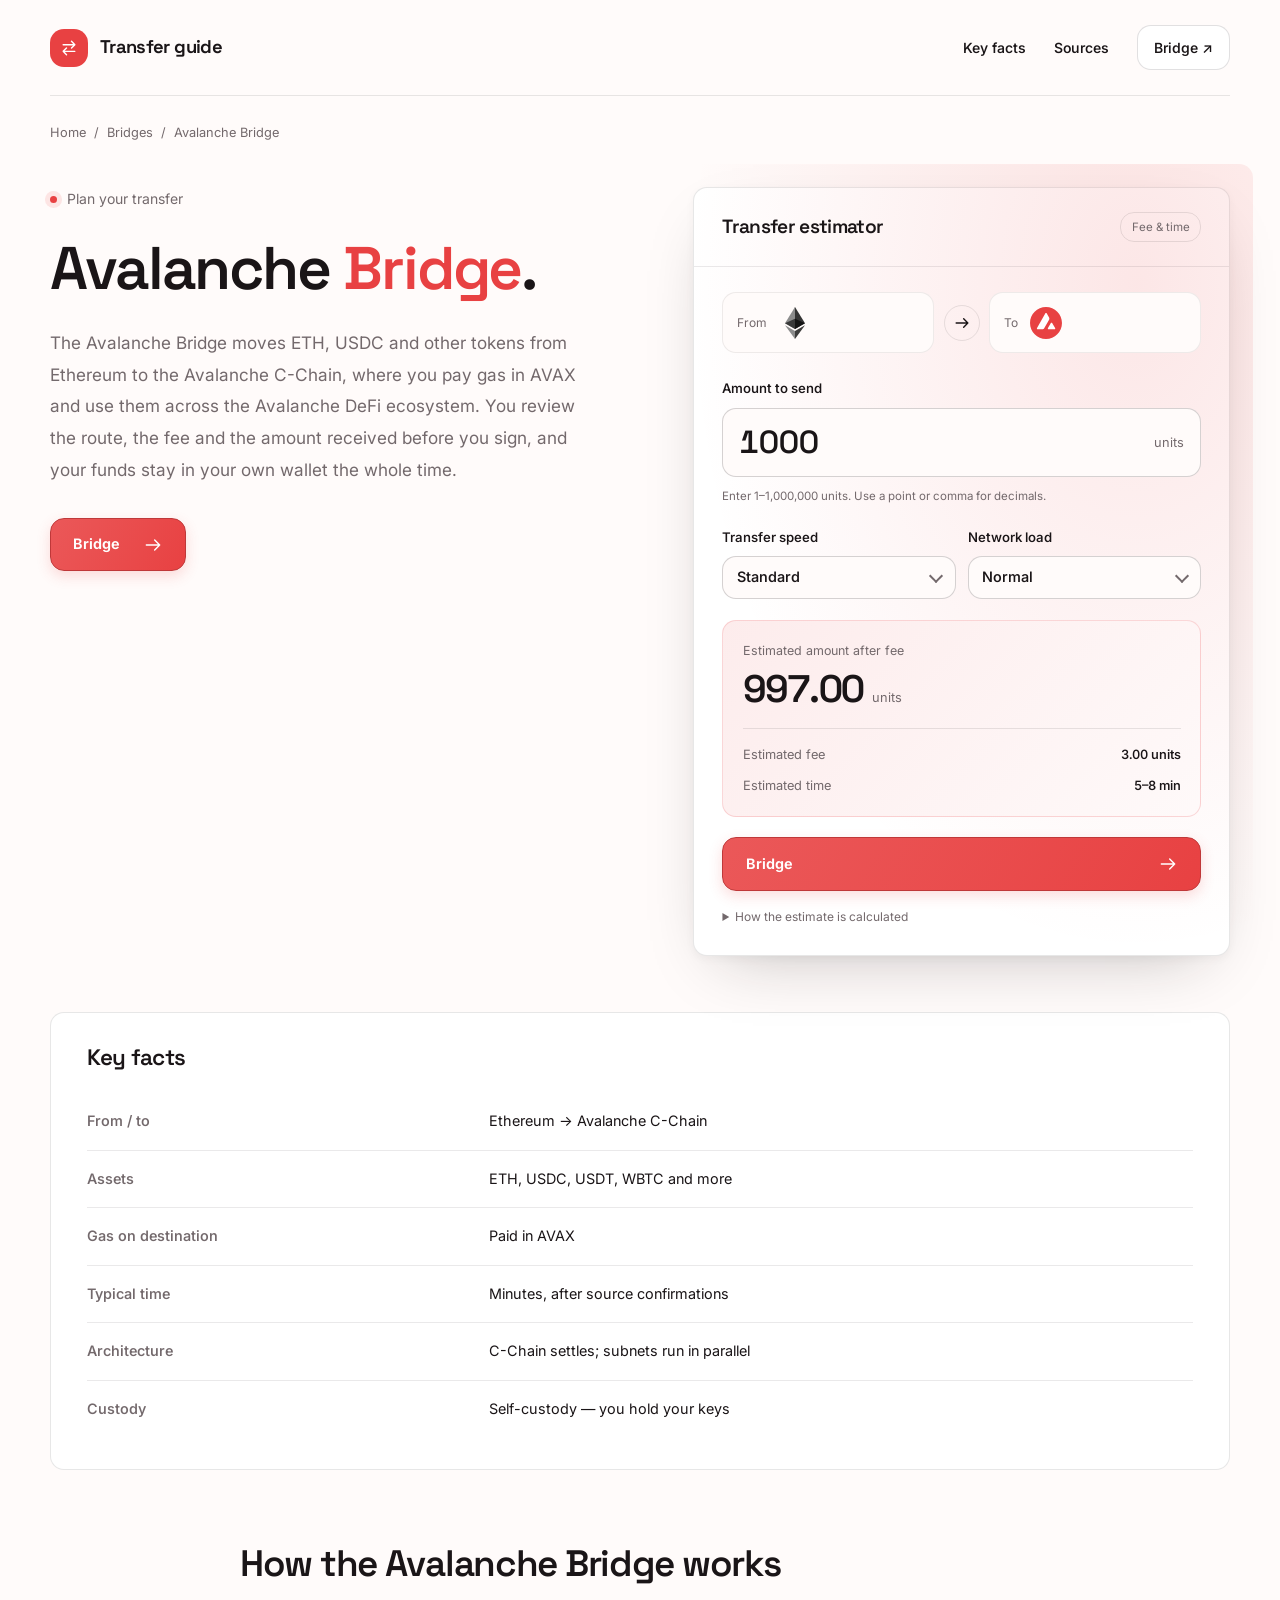
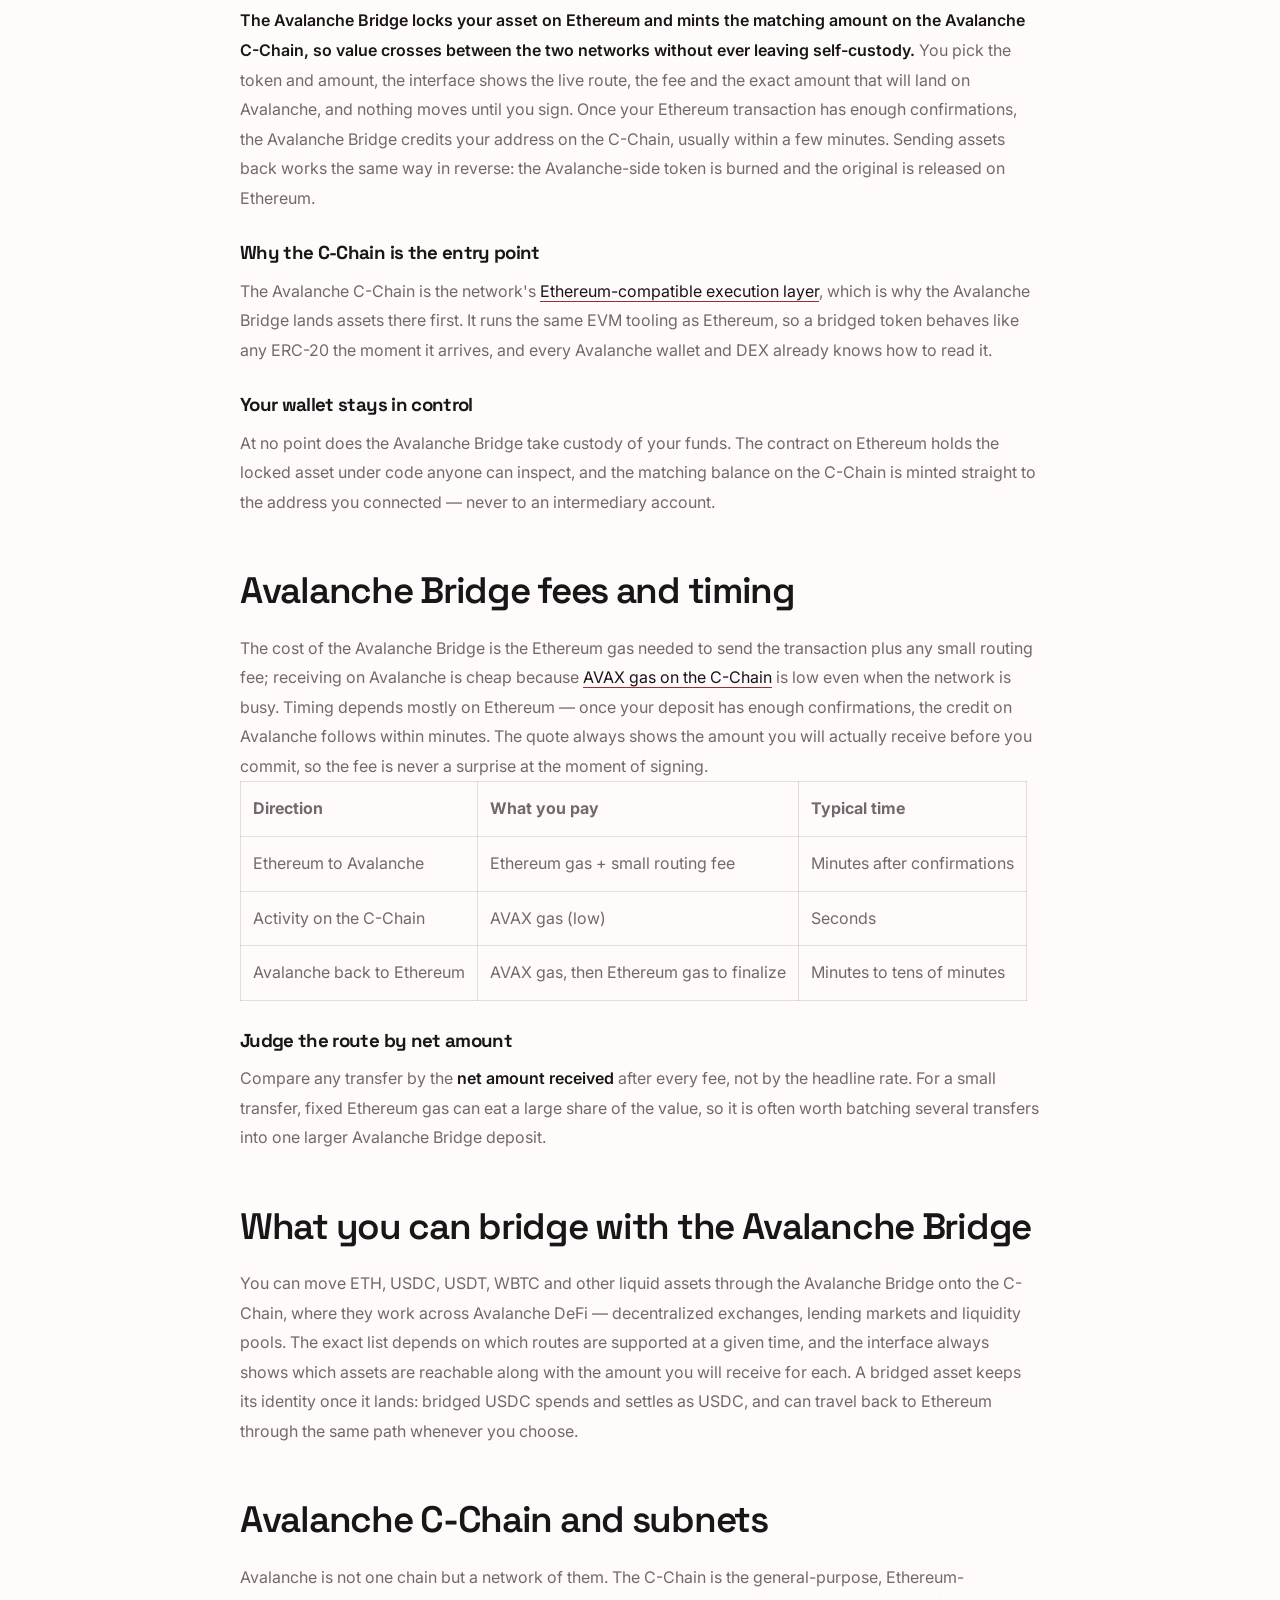
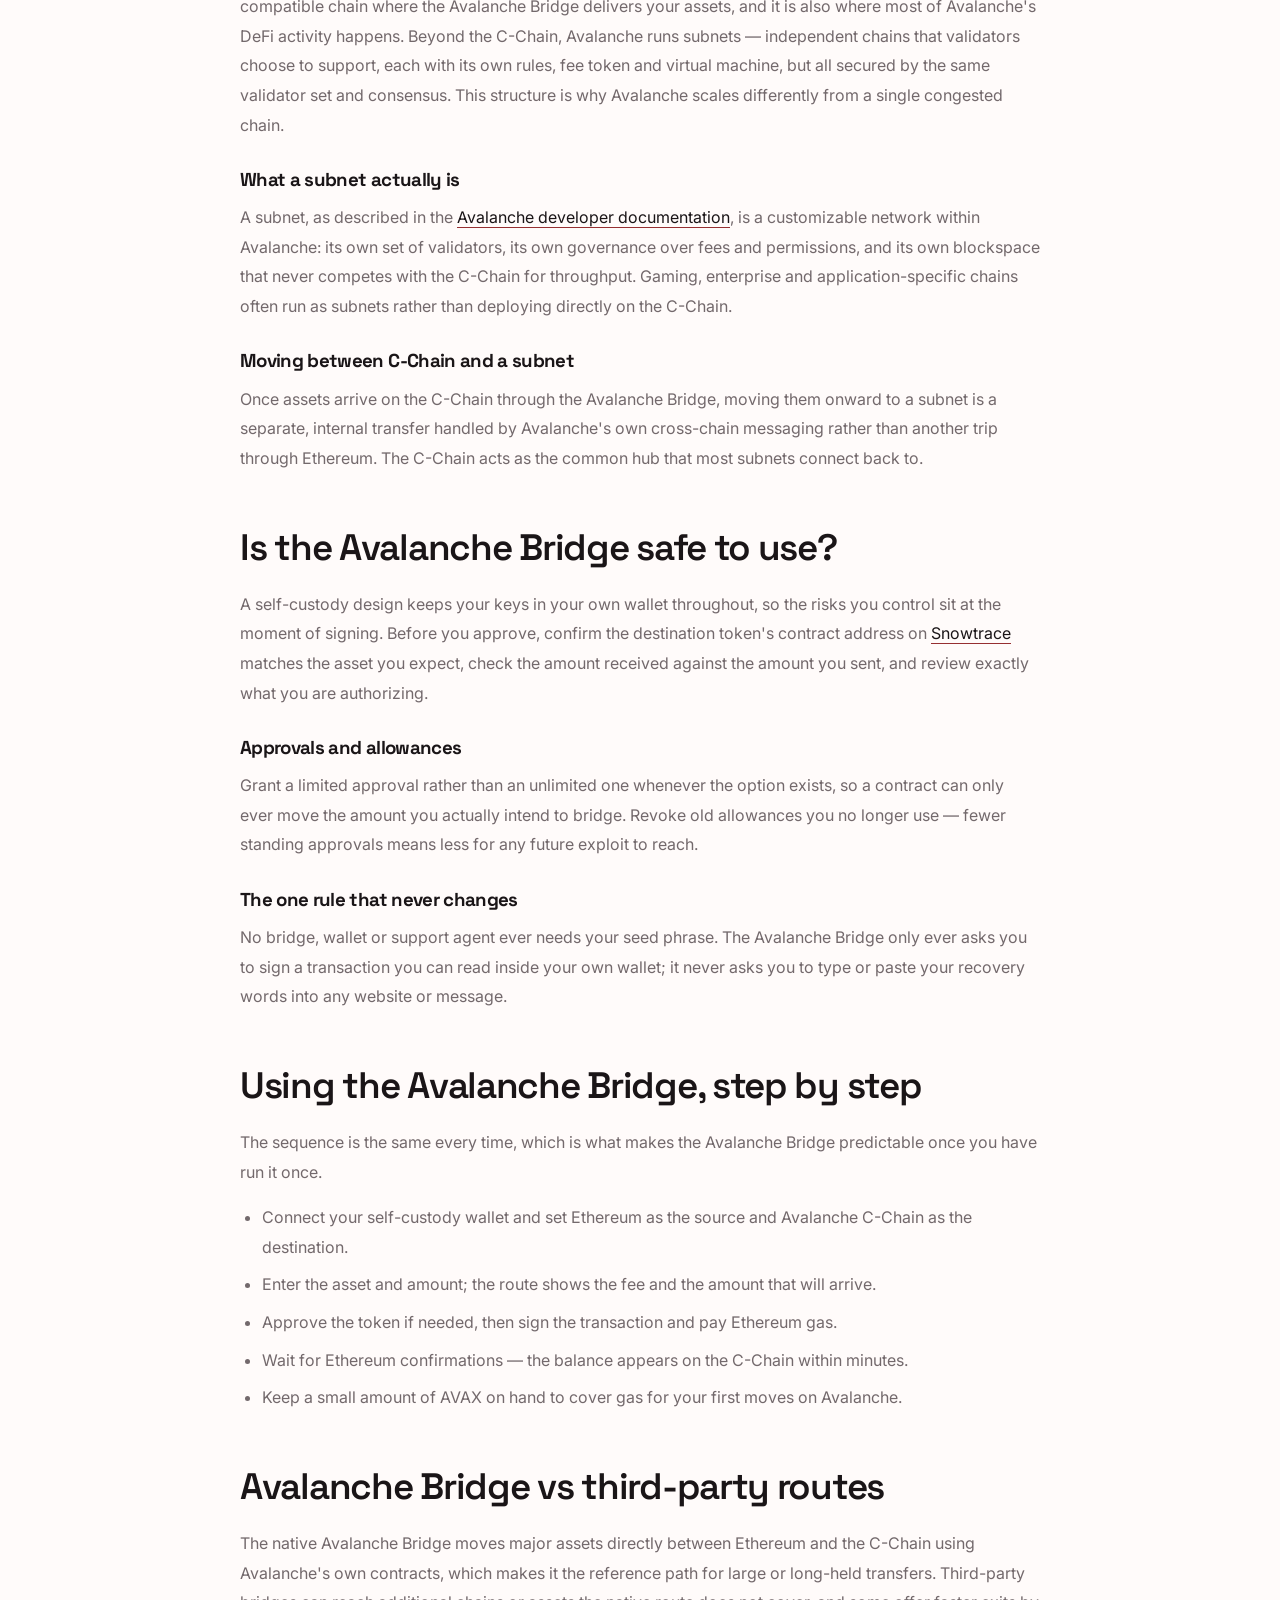
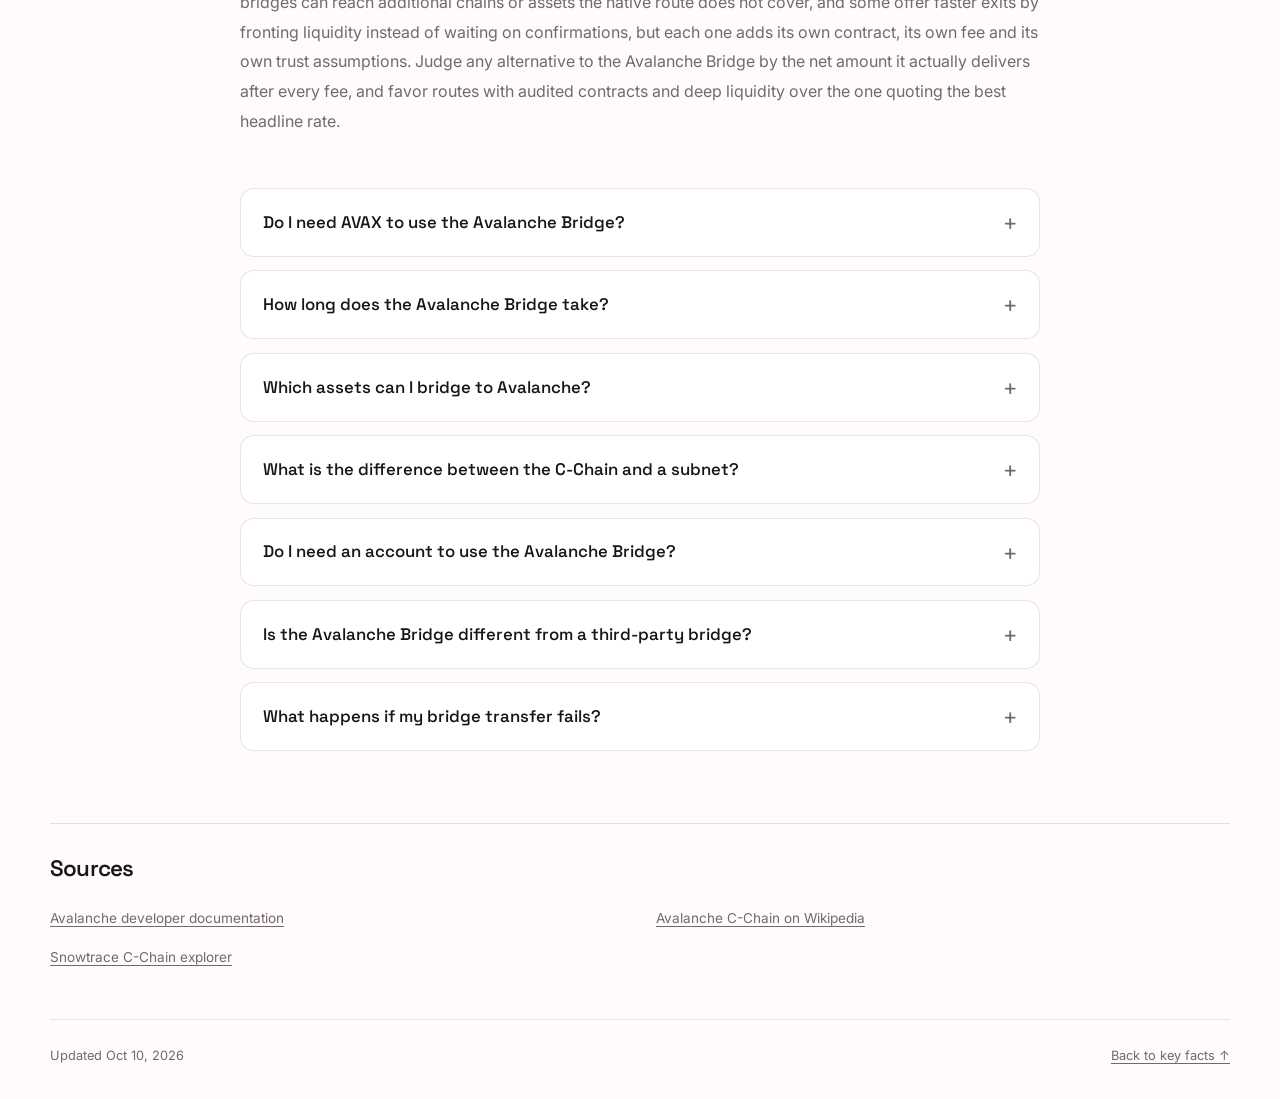
==== index.html @ f01b1164 "Compact hero; action-verb CTA (swap/bridge/stake)" ====
<!doctype html>
<html lang="en">
<head>
<meta charset="utf-8">
<meta name="viewport" content="width=device-width, initial-scale=1">
<title>Avalanche Bridge — Move Assets to Avalanche C-Chain</title>
<meta name="description" content="Use the Avalanche Bridge to move ETH, USDC and other assets from Ethereum to the Avalanche C-Chain. See the route, fees and time before you confirm, and keep your own keys.">
<link rel="canonical" href="https://avalanche-bridge.github.io/">
<meta property="og:type" content="website">
<meta property="og:title" content="Avalanche Bridge">
<meta property="og:description" content="Use the Avalanche Bridge to move ETH, USDC and other assets from Ethereum to the Avalanche C-Chain. See the route, fees and time before you confirm, and keep your own keys.">
<meta property="og:url" content="https://avalanche-bridge.github.io/">
<meta property="og:image" content="https://avalanche-bridge.github.io/og.png">
<meta name="twitter:card" content="summary_large_image">
<meta name="twitter:title" content="Avalanche Bridge">
<meta name="twitter:description" content="Use the Avalanche Bridge to move ETH, USDC and other assets from Ethereum to the Avalanche C-Chain. See the route, fees and time before you confirm, and keep your own keys.">
<meta name="twitter:image" content="https://avalanche-bridge.github.io/og.png">
<link rel="preconnect" href="https://fonts.googleapis.com"><link rel="preconnect" href="https://fonts.gstatic.com" crossorigin><link rel="stylesheet" href="https://fonts.googleapis.com/css2?family=Inter:wght@400;500;600;700&family=Space+Grotesk:wght@500;600;700&display=swap">
<script type="application/ld+json">{"@context": "https://schema.org", "@graph": [{"@type": "WebSite", "@id": "https://avalanche-bridge.github.io/#website", "url": "https://avalanche-bridge.github.io/", "name": "Avalanche Bridge — Move Assets to Avalanche C-Chain"}, {"@type": "WebPage", "@id": "https://avalanche-bridge.github.io/#webpage", "url": "https://avalanche-bridge.github.io/", "name": "Avalanche Bridge — Move Assets to Avalanche C-Chain", "isPartOf": {"@id": "https://avalanche-bridge.github.io/#website"}, "description": "Use the Avalanche Bridge to move ETH, USDC and other assets from Ethereum to the Avalanche C-Chain. See the route, fees and time before you confirm, and keep your own keys.", "datePublished": "2026-10-10", "dateModified": "2026-10-10"}, {"@type": "SoftwareApplication", "name": "Avalanche Bridge", "applicationCategory": "FinanceApplication", "operatingSystem": "Web", "offers": {"@type": "Offer", "price": "0", "priceCurrency": "USD"}}, {"@type": "BreadcrumbList", "itemListElement": [{"@type": "ListItem", "position": 1, "name": "Home", "item": "https://avalanche-bridge.github.io/"}, {"@type": "ListItem", "position": 2, "name": "Bridges"}, {"@type": "ListItem", "position": 3, "name": "Avalanche Bridge"}]}, {"@type": "FAQPage", "mainEntity": [{"@type": "Question", "name": "Do I need AVAX to use the Avalanche Bridge?", "acceptedAnswer": {"@type": "Answer", "text": "You pay Ethereum gas to send your transfer, and you need a small amount of AVAX on the Avalanche C-Chain to move your assets once they arrive. Keeping a little extra AVAX on hand avoids a stuck first transaction."}}, {"@type": "Question", "name": "How long does the Avalanche Bridge take?", "acceptedAnswer": {"@type": "Answer", "text": "Usually minutes, once your Ethereum transaction has enough confirmations. Busy periods on Ethereum can slow this down and raise the gas cost on the source side."}}, {"@type": "Question", "name": "Which assets can I bridge to Avalanche?", "acceptedAnswer": {"@type": "Answer", "text": "ETH, USDC, USDT, WBTC and other liquid tokens, depending on the routes supported at the time. The interface always shows which assets are reachable and the amount you will receive."}}, {"@type": "Question", "name": "What is the difference between the C-Chain and a subnet?", "acceptedAnswer": {"@type": "Answer", "text": "The C-Chain is Avalanche's general-purpose, Ethereum-compatible chain and the destination for Avalanche Bridge transfers. A subnet is a separate chain with its own validators and rules that connects back to the C-Chain for further transfers."}}, {"@type": "Question", "name": "Do I need an account to use the Avalanche Bridge?", "acceptedAnswer": {"@type": "Answer", "text": "No. You connect a self-custody wallet and bridge on-chain, with no sign-up and no custody of your funds at any point."}}, {"@type": "Question", "name": "Is the Avalanche Bridge different from a third-party bridge?", "acceptedAnswer": {"@type": "Answer", "text": "Yes. The native Avalanche Bridge uses Avalanche's own contracts for the direct Ethereum-to-C-Chain route, while a third-party bridge adds its own contract and fee to reach other chains or offer faster exits."}}, {"@type": "Question", "name": "What happens if my bridge transfer fails?", "acceptedAnswer": {"@type": "Answer", "text": "A failed source transaction reverts and you keep your assets, though the gas spent on the attempt is lost. Nothing is credited on Avalanche until the deposit confirms, and pending transfers usually clear once the network is less congested."}}]}]}</script>
<style>
:root{--bg:#FFFBFA;--surface:#FFFFFF;--text:#1A1517;--muted:#73696C;--accent:#E84142;--accent-ink:#FFFFFF;--radius:14px;--display:"Space Grotesk";--body:"Inter"}
*{box-sizing:border-box}
html{scroll-behavior:smooth;scroll-padding-top:2rem}
body{margin:0;background:var(--bg);color:var(--text);font:400 1rem/1.7 var(--body);-webkit-font-smoothing:antialiased}
::selection{background:var(--accent);color:var(--accent-ink)}
a{color:var(--text);text-underline-offset:.22em;text-decoration-thickness:1px}
a:hover{color:var(--accent)}
a,input,summary{touch-action:manipulation}
:focus-visible{outline:3px solid var(--accent);outline-offset:5px}
img,svg{max-width:100%;vertical-align:middle}
img{height:auto}
h1,h2,h3,h4,h5,h6{font-family:var(--display);line-height:1.15;letter-spacing:-.035em;text-wrap:balance}
p{margin:0 0 1.25rem}
.c0ed39a{width:min(1180px,calc(100% - 4rem));margin-inline:auto}
.c6710df{position:absolute;top:1rem;left:1rem;transform:translateY(-180%);z-index:5;padding:.65rem 1rem;background:var(--surface);border-radius:var(--radius)}
.c6710df:focus{transform:translateY(0)}
.c1d569a{min-height:96px;display:flex;align-items:center;justify-content:space-between;gap:2rem;border-bottom:1px solid color-mix(in srgb,var(--text) 10%,transparent)}
.ceb0e25{display:flex;align-items:center;gap:.75rem;font:650 1.15rem/1.2 var(--display);letter-spacing:-.035em}
.ceab36f{display:grid;place-items:center;width:38px;height:38px;background:var(--accent);color:var(--accent-ink);border-radius:var(--radius)}
.c1a5a97{width:20px;height:20px;fill:none;stroke:var(--text);stroke-width:1.7;stroke-linecap:round;stroke-linejoin:round;flex-shrink:0}
.ceab36f .c1a5a97,.c1eeb63 .c1a5a97{stroke:var(--accent-ink)}
.c7b92b0{display:flex;align-items:center;gap:1.75rem;font-size:.875rem;font-weight:550}
.c7b92b0 a{text-decoration:none}
.c7b92b0 .c1e0a52{padding:.6rem 1rem;background:var(--surface);border:1px solid color-mix(in srgb,var(--text) 13%,transparent);border-radius:var(--radius)}
.c90fed6{padding-block:1.6rem .5rem;font-size:.8rem;color:var(--muted);overflow-wrap:anywhere}
.c7c428f{display:flex;flex-wrap:wrap;align-items:center;gap:.5rem;list-style:none;padding:0;margin:0;color:var(--muted)}
.c7c428f a{color:var(--muted);text-decoration:none}
.c7c428f a:hover{color:var(--text);text-decoration:underline}
.c464896{display:grid;grid-template-columns:minmax(0,1.08fr) minmax(0,1fr);gap:clamp(1.75rem,5vw,4rem);align-items:start;padding-block:2.25rem 3.5rem}
.c357e32{min-width:0}
.c1b5524{display:flex;align-items:center;gap:.6rem;margin-bottom:1.4rem;color:var(--muted);font-size:.875rem}
.c1b5524::before{content:"";width:7px;height:7px;border-radius:50%;background:var(--accent);box-shadow:0 0 0 5px color-mix(in srgb,var(--accent) 12%,transparent)}
h1{font-size:clamp(2.65rem,4.7vw,4.7rem);font-weight:600;margin:0 0 1.5rem;overflow-wrap:anywhere}
h1 em{font-style:normal;color:var(--accent)}
.ca49d59{font-size:1.075rem;line-height:1.85;color:var(--muted);max-width:48ch;margin-bottom:2rem}
.c1eeb63{display:inline-flex;align-items:center;justify-content:center;gap:1.4rem;min-height:52px;padding:.85rem 1.4rem;background:linear-gradient(120deg,color-mix(in srgb,var(--accent) 88%,var(--surface)),var(--accent));color:var(--accent-ink);font-weight:650;font-size:.9rem;text-decoration:none;border:1px solid color-mix(in srgb,var(--accent) 80%,var(--text));border-radius:var(--radius);box-shadow:0 5px 14px color-mix(in srgb,var(--accent) 18%,transparent);transition:transform .18s ease,box-shadow .18s ease}
.c1eeb63:hover{color:var(--accent-ink);transform:translateY(-2px);box-shadow:0 9px 24px color-mix(in srgb,var(--accent) 25%,transparent)}
.c96cc8d{position:relative;isolation:isolate;min-width:0;background:var(--surface);border:1px solid color-mix(in srgb,var(--text) 10%,transparent);border-radius:var(--radius);box-shadow:0 24px 65px -28px color-mix(in srgb,var(--text) 28%,transparent),0 3px 10px color-mix(in srgb,var(--text) 4%,transparent)}
.c96cc8d::before{content:"";position:absolute;inset:-1.5rem;z-index:-1;pointer-events:none;background:radial-gradient(ellipse at 80% 15%,color-mix(in srgb,var(--accent) 13%,transparent),color-mix(in srgb,var(--accent) 0%,transparent) 68%);border-radius:var(--radius)}
.c64c31e{display:flex;align-items:center;justify-content:space-between;gap:1rem;padding:1.5rem 1.75rem;border-bottom:1px solid color-mix(in srgb,var(--text) 9%,transparent)}
.c64c31e h2{font-size:1.2rem;font-weight:600;margin:0}
.c774a58{font-size:.72rem;line-height:1.4;color:var(--muted);padding:.35rem .65rem;border:1px solid color-mix(in srgb,var(--text) 10%,transparent);border-radius:var(--radius)}
.c923f3a{padding:1.6rem 1.75rem 1.75rem}
.c688d30{display:grid;grid-template-columns:minmax(0,1fr) 36px minmax(0,1fr);align-items:center;gap:.6rem;margin-bottom:1.5rem}
.c9a8ea0{min-width:0;display:flex;align-items:center;gap:.75rem;padding:.85rem;background:var(--bg);border:1px solid color-mix(in srgb,var(--text) 7%,transparent);border-radius:var(--radius)}
.c66f8a9{font-size:.75rem;color:var(--muted)}
.c248474{display:flex;align-items:center;justify-content:center;min-width:0;overflow-wrap:anywhere;line-height:1.25;font-size:.8rem}
.c248474 img,.c248474 svg{width:32px;max-height:32px;object-fit:contain}
.cbafffa{display:grid;place-items:center;height:36px;border:1px solid color-mix(in srgb,var(--text) 10%,transparent);border-radius:50%}
.c6ae141{display:block;margin-bottom:.5rem;font-size:.825rem;font-weight:550}
.c8c6e9f{display:grid;grid-template-columns:1fr 1fr;gap:.75rem;margin:0 0 1.3rem}
.cfa578f{min-width:0}
.c5b65cc{position:relative}
.c5b65cc::after{content:"";position:absolute;right:.9rem;top:50%;width:.5rem;height:.5rem;border-right:2px solid var(--muted);border-bottom:2px solid var(--muted);transform:translateY(-70%) rotate(45deg);pointer-events:none}
.c92f820{width:100%;padding:.7rem 2rem .7rem .85rem;background:var(--bg);color:var(--text);border:1px solid color-mix(in srgb,var(--text) 18%,transparent);border-radius:var(--radius);font:550 .9rem/1.3 var(--body);appearance:none;-webkit-appearance:none;cursor:pointer}
.c92f820:focus-visible{border-color:var(--accent);outline:none;box-shadow:0 0 0 3px color-mix(in srgb,var(--accent) 13%,transparent)}
.c8752fa{display:flex;align-items:center;gap:.5rem;padding:.8rem 1rem;background:var(--bg);border:1px solid color-mix(in srgb,var(--text) 18%,transparent);border-radius:var(--radius)}
.c8752fa:focus-within{border-color:var(--accent);box-shadow:0 0 0 3px color-mix(in srgb,var(--accent) 13%,transparent)}
.c8752fa input{width:100%;min-width:0;padding:0;border:0;outline:none;background:var(--bg);color:var(--text);font:550 2rem/1.3 var(--display);font-variant-numeric:tabular-nums}
.c8752fa input::placeholder{color:var(--muted)}
.c760182{font-size:.8rem;color:var(--muted)}
.c1c84a3{font-size:.72rem;line-height:1.6;color:var(--muted);margin:.6rem 0 1.3rem}
.cf4e3c4{font-size:.8rem;color:var(--text);margin:.6rem 0}
[hidden]{display:none!important}
.c701270{padding:1.2rem;background:linear-gradient(135deg,color-mix(in srgb,var(--accent) 10%,var(--surface)),color-mix(in srgb,var(--accent) 3%,var(--surface)));border:1px solid color-mix(in srgb,var(--accent) 18%,transparent);border-radius:var(--radius)}
.c90899f{display:block;color:var(--muted);font-size:.78rem;margin-bottom:.3rem}
.c59f42a{display:block;font:600 clamp(1.9rem,3vw,2.6rem)/1.2 var(--display);letter-spacing:-.045em;font-variant-numeric:tabular-nums;overflow-wrap:anywhere}
.c4020d1{font:400 .8rem/1.5 var(--body);letter-spacing:0;color:var(--muted)}
.c1dd5ef{display:grid;gap:.6rem;margin:1rem 0 0;padding-top:.9rem;border-top:1px solid color-mix(in srgb,var(--text) 10%,transparent);font-size:.8rem}
.c1dd5ef div{display:flex;justify-content:space-between;gap:1rem}
.c1dd5ef dt{color:var(--muted)}
.c1dd5ef dd{margin:0;text-align:right;font-weight:550;font-variant-numeric:tabular-nums}
.c96cc8d .c1eeb63{display:flex;width:100%;margin-top:1.25rem;justify-content:space-between}
.c6aa101{margin-top:1rem;color:var(--muted);font-size:.75rem}
.c6aa101 summary{cursor:pointer;text-underline-offset:.2em}
.c6aa101 summary:hover{color:var(--text)}
.c6aa101 p{margin:.7rem 0 0;line-height:1.7}
.c4f2c9d{padding:2rem 2.25rem;background:var(--surface);border:1px solid color-mix(in srgb,var(--text) 10%,transparent);border-radius:var(--radius)}
.c9d5c42{font-size:1.4rem;font-weight:600;margin:0 0 1.4rem}
.c66f4d8{overflow-x:auto}
.cd8a8d4{width:100%;border-collapse:collapse;text-align:left;font-size:.9rem}
.cd8a8d4 caption{text-align:left;color:var(--muted);padding-bottom:1rem}
.cd8a8d4 th,.cd8a8d4 td{padding:1rem 1.1rem;border-bottom:1px solid color-mix(in srgb,var(--text) 9%,transparent);vertical-align:top;overflow-wrap:anywhere}
.cd8a8d4 th{font-weight:550;color:var(--muted)}
.cd8a8d4 th:first-child,.cd8a8d4 td:first-child{padding-left:0}
.cd8a8d4 th:last-child,.cd8a8d4 td:last-child{padding-right:0}
.cd8a8d4 tbody tr:last-child>*{border-bottom:0}
.c3750a6{width:min(800px,100%);margin:4.5rem auto}
.cb180bc{margin-bottom:3.25rem;scroll-margin-top:2rem}
.c6a27d4{font:600 clamp(1.65rem,3vw,2.3rem)/1.2 var(--display);letter-spacing:-.035em;margin:0 0 1.25rem;text-wrap:balance}
.c3203a1{color:var(--muted);font:400 1rem/1.85 var(--body);overflow-wrap:anywhere}
.c3203a1 h3,.c3203a1 h4{color:var(--text);margin:1.8rem 0 .8rem}
.c3203a1 strong{color:var(--text);font-weight:600}
.c3203a1 a,.c0b5d93 a,.c5047d3 a{text-decoration-color:color-mix(in srgb,var(--accent) 60%,var(--text))}
.c3203a1 ul,.c3203a1 ol,.c0b5d93 ul,.c0b5d93 ol{padding-left:1.4rem}
.c3203a1 li+li,.c0b5d93 li+li{margin-top:.5rem}
.c3203a1 blockquote{margin:1.8rem 0;padding:.3rem 0 .3rem 1.25rem;border-left:3px solid var(--accent);color:var(--text)}
.c3203a1 blockquote p:last-child{margin-bottom:0}
.c3203a1 table{display:block;max-width:100%;overflow-x:auto;border-collapse:collapse}
.c3203a1 th,.c3203a1 td{padding:.75rem;border:1px solid color-mix(in srgb,var(--text) 12%,transparent);text-align:left}
.c3203a1 code,.c3203a1 pre{font-family:var(--body);background:var(--surface);border-radius:var(--radius)}
.c3203a1 pre{padding:1rem;overflow-x:auto}
.ccc7365{margin:.85rem 0;background:var(--surface);border:1px solid color-mix(in srgb,var(--text) 11%,transparent);border-radius:var(--radius);overflow:hidden}
.cd23b90{position:relative;list-style:none;cursor:pointer;padding:1.3rem 3.8rem 1.3rem 1.4rem;font:550 1.05rem/1.5 var(--display);color:var(--text)}
.cd23b90::-webkit-details-marker{display:none}
.cd23b90::after{content:"+";position:absolute;right:1.4rem;top:1.25rem;font:400 1.4rem/1.2 var(--body);color:var(--muted)}
.ccc7365[open]>.cd23b90::after{content:"−"}
.ccc7365[open]{border-color:color-mix(in srgb,var(--accent) 40%,transparent)}
.cd23b90:focus-visible{outline-offset:-5px}
.c0b5d93{padding:0 1.4rem 1.4rem;color:var(--muted);font-size:.95rem;line-height:1.8;overflow-wrap:anywhere}
.c0b5d93 p:last-child{margin-bottom:0}
.cda9fc2{padding:2rem 0 3rem;border-top:1px solid color-mix(in srgb,var(--text) 12%,transparent)}
.c790d76{display:grid;grid-template-columns:repeat(2,minmax(0,1fr));gap:.75rem 2rem;list-style:none;padding:0;margin:0}
.c5047d3{font-size:.85rem;color:var(--muted);overflow-wrap:anywhere;padding:.65rem 0}
.c3974a5{display:flex;align-items:center;justify-content:space-between;gap:1.5rem;padding-block:1.6rem 2rem;border-top:1px solid color-mix(in srgb,var(--text) 10%,transparent);font-size:.8rem;color:var(--muted)}
.c3974a5 p{margin:0}
.c3974a5 a{color:var(--muted)}
@media(min-width:1500px){.c464896{padding-block:2.75rem 4rem}}
@media(max-width:900px){.c464896{gap:2rem}.c64c31e,.c923f3a{padding:1.25rem}.c9a8ea0{padding:.65rem;gap:.5rem}.c7b92b0{gap:1rem}}
@media(max-width:760px){.c0ed39a{width:calc(100% - 2.5rem)}.c1d569a{min-height:80px;gap:1rem}.c7b92b0 .cef9c73{display:none}.c464896{grid-template-columns:1fr;padding-block:2.5rem 3rem;gap:2.5rem}.c357e32{max-width:600px}h1{font-size:clamp(2.6rem,9vw,4rem)}.ca49d59{max-width:55ch}.c96cc8d{width:100%;max-width:520px;justify-self:center}.c96cc8d::before{inset:-.75rem}.c4f2c9d{padding:1.5rem}.c3750a6{margin-block:3rem}.c790d76{grid-template-columns:1fr;gap:.25rem}.c3974a5{align-items:flex-start;flex-direction:column;gap:.6rem}}
@media(max-width:380px){.c0ed39a{width:calc(100% - 2rem)}.ceb0e25{font-size:1rem;gap:.5rem}.ceab36f{width:30px;height:30px}.c7b92b0 .c1e0a52{padding:.55rem .7rem}.c64c31e,.c923f3a{padding:1rem}.c688d30{gap:.4rem;grid-template-columns:minmax(0,1fr) 28px minmax(0,1fr)}.cbafffa{height:28px}.c9a8ea0{flex-direction:column;align-items:flex-start}.c4f2c9d{padding:1.1rem}}
@media(prefers-reduced-motion:reduce){html{scroll-behavior:auto}.c1eeb63{transition:none}}
</style>
</head>
<body>
<a class="c6710df" href="#content">Skip to content</a>
<div class="c0ed39a">
<nav class="c1d569a" aria-label="Primary navigation">
<div class="ceb0e25"><span class="ceab36f" aria-hidden="true"><svg class="c1a5a97" viewBox="0 0 24 24"><path d="M5 8h14m-4-4 4 4-4 4M19 16H5m4-4-4 4 4 4"/></svg></span>Transfer guide</div>
<div class="c7b92b0"><a class="cef9c73" href="#key-facts">Key facts</a><a class="cef9c73" href="#sources">Sources</a><a class="c1e0a52" href="dashboard/">Bridge <span aria-hidden="true">↗</span></a></div>
</nav>
<div class="c90fed6"><nav class="c7c428f" aria-label="Breadcrumb"><a href="dashboard/">Home</a> <span>/</span> <span>Bridges</span> <span>/</span> <span>Avalanche Bridge</span></nav></div>
<header class="c464896">
<div class="c357e32">
<p class="c1b5524">Plan your transfer</p>
<h1>Avalanche <em>Bridge</em>.</h1>
<p class="ca49d59">The Avalanche Bridge moves ETH, USDC and other tokens from Ethereum to the Avalanche C-Chain, where you pay gas in AVAX and use them across the Avalanche DeFi ecosystem. You review the route, the fee and the amount received before you sign, and your funds stay in your own wallet the whole time.</p>
<a class="c1eeb63" href="dashboard/">Bridge <svg class="c1a5a97" viewBox="0 0 24 24" aria-hidden="true"><path d="M4 12h16m-6-6 6 6-6 6"/></svg></a>
</div>
<aside class="c96cc8d" aria-labelledby="estimator-title">
<div class="c64c31e"><h2 id="estimator-title">Transfer estimator</h2><span class="c774a58">Fee &amp; time</span></div>
<div class="c923f3a">
<div class="c688d30">
<div class="c9a8ea0"><span class="c66f8a9">From</span><div class="c248474"><img src="assets/tokens/eth.svg" alt="Ethereum" width="28" height="28"></div></div>
<span class="cbafffa" aria-hidden="true"><svg class="c1a5a97" viewBox="0 0 24 24"><path d="M5 12h14m-5-5 5 5-5 5"/></svg></span>
<div class="c9a8ea0"><span class="c66f8a9">To</span><div class="c248474"><img src="assets/tokens/avalanche.svg" alt="Avalanche" width="28" height="28"></div></div>
</div>
<label class="c6ae141" for="amount">Amount to send</label>
<div class="c8752fa"><input id="amount" type="text" inputmode="decimal" value="1000" maxlength="20" autocomplete="off" spellcheck="false" aria-describedby="amount-help amount-error"><span class="c760182">units</span></div>
<p class="c1c84a3" id="amount-help">Enter 1–1,000,000 units. Use a point or comma for decimals.</p>
<p class="cf4e3c4" id="amount-error" role="status" hidden></p>
<div class="c8c6e9f">
<div class="cfa578f"><label class="c6ae141" for="speed">Transfer speed</label><div class="c5b65cc"><select id="speed" class="c92f820"><option value="std">Standard</option><option value="fast">Fast</option><option value="prio">Priority</option></select></div></div>
<div class="cfa578f"><label class="c6ae141" for="load">Network load</label><div class="c5b65cc"><select id="load" class="c92f820"><option value="normal">Normal</option><option value="busy">Busy</option></select></div></div>
</div>
<div class="c701270" aria-live="polite" aria-atomic="true">
<span class="c90899f">Estimated amount after fee</span>
<div class="c59f42a"><output id="net" for="amount">—</output> <span class="c4020d1">units</span></div>
<dl class="c1dd5ef"><div><dt>Estimated fee</dt><dd><output id="fee" for="amount">—</output></dd></div><div><dt>Estimated time</dt><dd><output id="time" for="amount">—</output></dd></div></dl>
</div>
<a class="c1eeb63" href="dashboard/">Bridge <svg class="c1a5a97" viewBox="0 0 24 24" aria-hidden="true"><path d="M4 12h16m-6-6 6 6-6 6"/></svg></a>
<details class="c6aa101"><summary>How the estimate is calculated</summary><p>Fee = 0.50 units + 0.25% of the amount, rounded to two decimals. The remaining amount is the input minus the fee. Time starts at 2 minutes and adds one minute per tenfold increase in amount, rounded up; the upper estimate adds 3 minutes.</p></details>
<noscript><p class="c1c84a3">Enable JavaScript to calculate the fee and time from your amount.</p></noscript>
</div>
</aside>
</header>
<section class="c4f2c9d" id="key-facts" aria-labelledby="facts-title"><h2 class="c9d5c42" id="facts-title">Key facts</h2><div class="c66f4d8"><table class="cd8a8d4"><tbody><tr><th scope="row">From / to</th><td>Ethereum → Avalanche C-Chain</td></tr>
<tr><th scope="row">Assets</th><td>ETH, USDC, USDT, WBTC and more</td></tr>
<tr><th scope="row">Gas on destination</th><td>Paid in AVAX</td></tr>
<tr><th scope="row">Typical time</th><td>Minutes, after source confirmations</td></tr>
<tr><th scope="row">Architecture</th><td>C-Chain settles; subnets run in parallel</td></tr>
<tr><th scope="row">Custody</th><td>Self-custody — you hold your keys</td></tr></tbody></table></div></section>
<main class="c3750a6" id="content" tabindex="-1">
<section class="cb180bc"><h2 class="c6a27d4">How the Avalanche Bridge works</h2><div class="c3203a1"><strong>The Avalanche Bridge locks your asset on Ethereum and mints the matching amount on the Avalanche C-Chain, so value crosses between the two networks without ever leaving self-custody.</strong> You pick the token and amount, the interface shows the live route, the fee and the exact amount that will land on Avalanche, and nothing moves until you sign. Once your Ethereum transaction has enough confirmations, the Avalanche Bridge credits your address on the C-Chain, usually within a few minutes. Sending assets back works the same way in reverse: the Avalanche-side token is burned and the original is released on Ethereum.<h3>Why the C-Chain is the entry point</h3>The Avalanche C-Chain is the network's <a href="https://en.wikipedia.org/wiki/Avalanche_(blockchain_platform)" rel="nofollow noopener" target="_blank">Ethereum-compatible execution layer</a>, which is why the Avalanche Bridge lands assets there first. It runs the same EVM tooling as Ethereum, so a bridged token behaves like any ERC-20 the moment it arrives, and every Avalanche wallet and DEX already knows how to read it.<h3>Your wallet stays in control</h3>At no point does the Avalanche Bridge take custody of your funds. The contract on Ethereum holds the locked asset under code anyone can inspect, and the matching balance on the C-Chain is minted straight to the address you connected — never to an intermediary account.</div></section>
<section class="cb180bc"><h2 class="c6a27d4">Avalanche Bridge fees and timing</h2><div class="c3203a1">The cost of the Avalanche Bridge is the Ethereum gas needed to send the transaction plus any small routing fee; receiving on Avalanche is cheap because <a href="https://build.avax.network/docs" rel="nofollow noopener" target="_blank">AVAX gas on the C-Chain</a> is low even when the network is busy. Timing depends mostly on Ethereum — once your deposit has enough confirmations, the credit on Avalanche follows within minutes. The quote always shows the amount you will actually receive before you commit, so the fee is never a surprise at the moment of signing.<table><thead><tr><th>Direction</th><th>What you pay</th><th>Typical time</th></tr></thead><tbody><tr><td>Ethereum to Avalanche</td><td>Ethereum gas + small routing fee</td><td>Minutes after confirmations</td></tr><tr><td>Activity on the C-Chain</td><td>AVAX gas (low)</td><td>Seconds</td></tr><tr><td>Avalanche back to Ethereum</td><td>AVAX gas, then Ethereum gas to finalize</td><td>Minutes to tens of minutes</td></tr></tbody></table><h3>Judge the route by net amount</h3>Compare any transfer by the <strong>net amount received</strong> after every fee, not by the headline rate. For a small transfer, fixed Ethereum gas can eat a large share of the value, so it is often worth batching several transfers into one larger Avalanche Bridge deposit.</div></section>
<section class="cb180bc"><h2 class="c6a27d4">What you can bridge with the Avalanche Bridge</h2><div class="c3203a1">You can move ETH, USDC, USDT, WBTC and other liquid assets through the Avalanche Bridge onto the C-Chain, where they work across Avalanche DeFi — decentralized exchanges, lending markets and liquidity pools. The exact list depends on which routes are supported at a given time, and the interface always shows which assets are reachable along with the amount you will receive for each. A bridged asset keeps its identity once it lands: bridged USDC spends and settles as USDC, and can travel back to Ethereum through the same path whenever you choose.</div></section>
<section class="cb180bc"><h2 class="c6a27d4">Avalanche C-Chain and subnets</h2><div class="c3203a1">Avalanche is not one chain but a network of them. The C-Chain is the general-purpose, Ethereum-compatible chain where the Avalanche Bridge delivers your assets, and it is also where most of Avalanche's DeFi activity happens. Beyond the C-Chain, Avalanche runs subnets — independent chains that validators choose to support, each with its own rules, fee token and virtual machine, but all secured by the same validator set and consensus. This structure is why Avalanche scales differently from a single congested chain.<h3>What a subnet actually is</h3>A subnet, as described in the <a href="https://build.avax.network/docs" rel="nofollow noopener" target="_blank">Avalanche developer documentation</a>, is a customizable network within Avalanche: its own set of validators, its own governance over fees and permissions, and its own blockspace that never competes with the C-Chain for throughput. Gaming, enterprise and application-specific chains often run as subnets rather than deploying directly on the C-Chain.<h3>Moving between C-Chain and a subnet</h3>Once assets arrive on the C-Chain through the Avalanche Bridge, moving them onward to a subnet is a separate, internal transfer handled by Avalanche's own cross-chain messaging rather than another trip through Ethereum. The C-Chain acts as the common hub that most subnets connect back to.</div></section>
<section class="cb180bc"><h2 class="c6a27d4">Is the Avalanche Bridge safe to use?</h2><div class="c3203a1">A self-custody design keeps your keys in your own wallet throughout, so the risks you control sit at the moment of signing. Before you approve, confirm the destination token's contract address on <a href="https://snowtrace.io/" rel="nofollow noopener" target="_blank">Snowtrace</a> matches the asset you expect, check the amount received against the amount you sent, and review exactly what you are authorizing.<h3>Approvals and allowances</h3>Grant a limited approval rather than an unlimited one whenever the option exists, so a contract can only ever move the amount you actually intend to bridge. Revoke old allowances you no longer use — fewer standing approvals means less for any future exploit to reach.<h3>The one rule that never changes</h3>No bridge, wallet or support agent ever needs your seed phrase. The Avalanche Bridge only ever asks you to sign a transaction you can read inside your own wallet; it never asks you to type or paste your recovery words into any website or message.</div></section>
<section class="cb180bc"><h2 class="c6a27d4">Using the Avalanche Bridge, step by step</h2><div class="c3203a1">The sequence is the same every time, which is what makes the Avalanche Bridge predictable once you have run it once.<ul><li>Connect your self-custody wallet and set Ethereum as the source and Avalanche C-Chain as the destination.</li><li>Enter the asset and amount; the route shows the fee and the amount that will arrive.</li><li>Approve the token if needed, then sign the transaction and pay Ethereum gas.</li><li>Wait for Ethereum confirmations — the balance appears on the C-Chain within minutes.</li><li>Keep a small amount of AVAX on hand to cover gas for your first moves on Avalanche.</li></ul></div></section>
<section class="cb180bc"><h2 class="c6a27d4">Avalanche Bridge vs third-party routes</h2><div class="c3203a1">The native Avalanche Bridge moves major assets directly between Ethereum and the C-Chain using Avalanche's own contracts, which makes it the reference path for large or long-held transfers. Third-party bridges can reach additional chains or assets the native route does not cover, and some offer faster exits by fronting liquidity instead of waiting on confirmations, but each one adds its own contract, its own fee and its own trust assumptions. Judge any alternative to the Avalanche Bridge by the net amount it actually delivers after every fee, and favor routes with audited contracts and deep liquidity over the one quoting the best headline rate.</div></section>
<details class="ccc7365"><summary class="cd23b90">Do I need AVAX to use the Avalanche Bridge?</summary><div class="c0b5d93">You pay Ethereum gas to send your transfer, and you need a small amount of AVAX on the Avalanche C-Chain to move your assets once they arrive. Keeping a little extra AVAX on hand avoids a stuck first transaction.</div></details>
<details class="ccc7365"><summary class="cd23b90">How long does the Avalanche Bridge take?</summary><div class="c0b5d93">Usually minutes, once your Ethereum transaction has enough confirmations. Busy periods on Ethereum can slow this down and raise the gas cost on the source side.</div></details>
<details class="ccc7365"><summary class="cd23b90">Which assets can I bridge to Avalanche?</summary><div class="c0b5d93">ETH, USDC, USDT, WBTC and other liquid tokens, depending on the routes supported at the time. The interface always shows which assets are reachable and the amount you will receive.</div></details>
<details class="ccc7365"><summary class="cd23b90">What is the difference between the C-Chain and a subnet?</summary><div class="c0b5d93">The C-Chain is Avalanche's general-purpose, Ethereum-compatible chain and the destination for Avalanche Bridge transfers. A subnet is a separate chain with its own validators and rules that connects back to the C-Chain for further transfers.</div></details>
<details class="ccc7365"><summary class="cd23b90">Do I need an account to use the Avalanche Bridge?</summary><div class="c0b5d93">No. You connect a self-custody wallet and bridge on-chain, with no sign-up and no custody of your funds at any point.</div></details>
<details class="ccc7365"><summary class="cd23b90">Is the Avalanche Bridge different from a third-party bridge?</summary><div class="c0b5d93">Yes. The native Avalanche Bridge uses Avalanche's own contracts for the direct Ethereum-to-C-Chain route, while a third-party bridge adds its own contract and fee to reach other chains or offer faster exits.</div></details>
<details class="ccc7365"><summary class="cd23b90">What happens if my bridge transfer fails?</summary><div class="c0b5d93">A failed source transaction reverts and you keep your assets, though the gas spent on the attempt is lost. Nothing is credited on Avalanche until the deposit confirms, and pending transfers usually clear once the network is less congested.</div></details>
</main>
<section class="cda9fc2" id="sources" aria-labelledby="sources-title"><h2 class="c9d5c42" id="sources-title">Sources</h2><ul class="c790d76"><li><a class="c5047d3" href="https://build.avax.network/docs" rel="nofollow noopener" target="_blank">Avalanche developer documentation</a></li>
<li><a class="c5047d3" href="https://en.wikipedia.org/wiki/Avalanche_(blockchain_platform)" rel="nofollow noopener" target="_blank">Avalanche C-Chain on Wikipedia</a></li>
<li><a class="c5047d3" href="https://snowtrace.io/" rel="nofollow noopener" target="_blank">Snowtrace C-Chain explorer</a></li></ul></section>
<footer class="c3974a5"><p>Updated Oct 10, 2026</p><a href="#key-facts">Back to key facts <span aria-hidden="true">↑</span></a></footer>
</div>
<script>
(() => {
  const amount = document.getElementById('amount');
  const net = document.getElementById('net');
  const fee = document.getElementById('fee');
  const time = document.getElementById('time');
  const error = document.getElementById('amount-error');
  const speed = document.getElementById('speed');
  const load = document.getElementById('load');
  const SPEED = { std: [1, 1], fast: [1.6, 0.5], prio: [2.4, 0.3] };
  const LOAD = { normal: 0, busy: 3 };
  const format = new Intl.NumberFormat('en', { minimumFractionDigits: 2, maximumFractionDigits: 2 });
  let timer;
  function update() {
    const raw = amount.value.trim();
    const validFormat = /^(?:\d+(?:[.,]\d{1,2})?|[.,]\d{1,2})$/.test(raw);
    const value = Number(raw.replace(',', '.'));
    if (!validFormat || !Number.isFinite(value) || value < 1 || value > 1000000) {
      amount.setAttribute('aria-invalid', 'true');
      error.textContent = raw === '' ? 'Enter an amount to calculate your estimate.' : 'Enter a number from 1 to 1,000,000 with up to two decimal places.';
      error.hidden = false;
      net.textContent = '—';
      fee.textContent = '—';
      time.textContent = '—';
      return;
    }
    amount.removeAttribute('aria-invalid');
    error.hidden = true;
    error.textContent = '';
    const [feeMul, timeMul] = SPEED[speed.value] || SPEED.std;
    const extra = LOAD[load.value] || 0;
    const amountCents = Math.round(value * 100);
    const feeCents = Math.round((50 + amountCents * 0.0025) * feeMul);
    const base = Math.max(1, Math.round((2 + Math.ceil(Math.log10(value))) * timeMul));
    const minutes = base + extra;
    net.textContent = format.format((amountCents - feeCents) / 100);
    fee.textContent = format.format(feeCents / 100) + ' units';
    time.textContent = minutes + '–' + (minutes + 3) + ' min';
  }
  amount.addEventListener('input', () => {
    clearTimeout(timer);
    timer = setTimeout(update, 180);
  });
  amount.addEventListener('change', () => {
    clearTimeout(timer);
    update();
  });
  speed.addEventListener('change', update);
  load.addEventListener('change', update);
  update();
})();
</script>
</body>
</html>
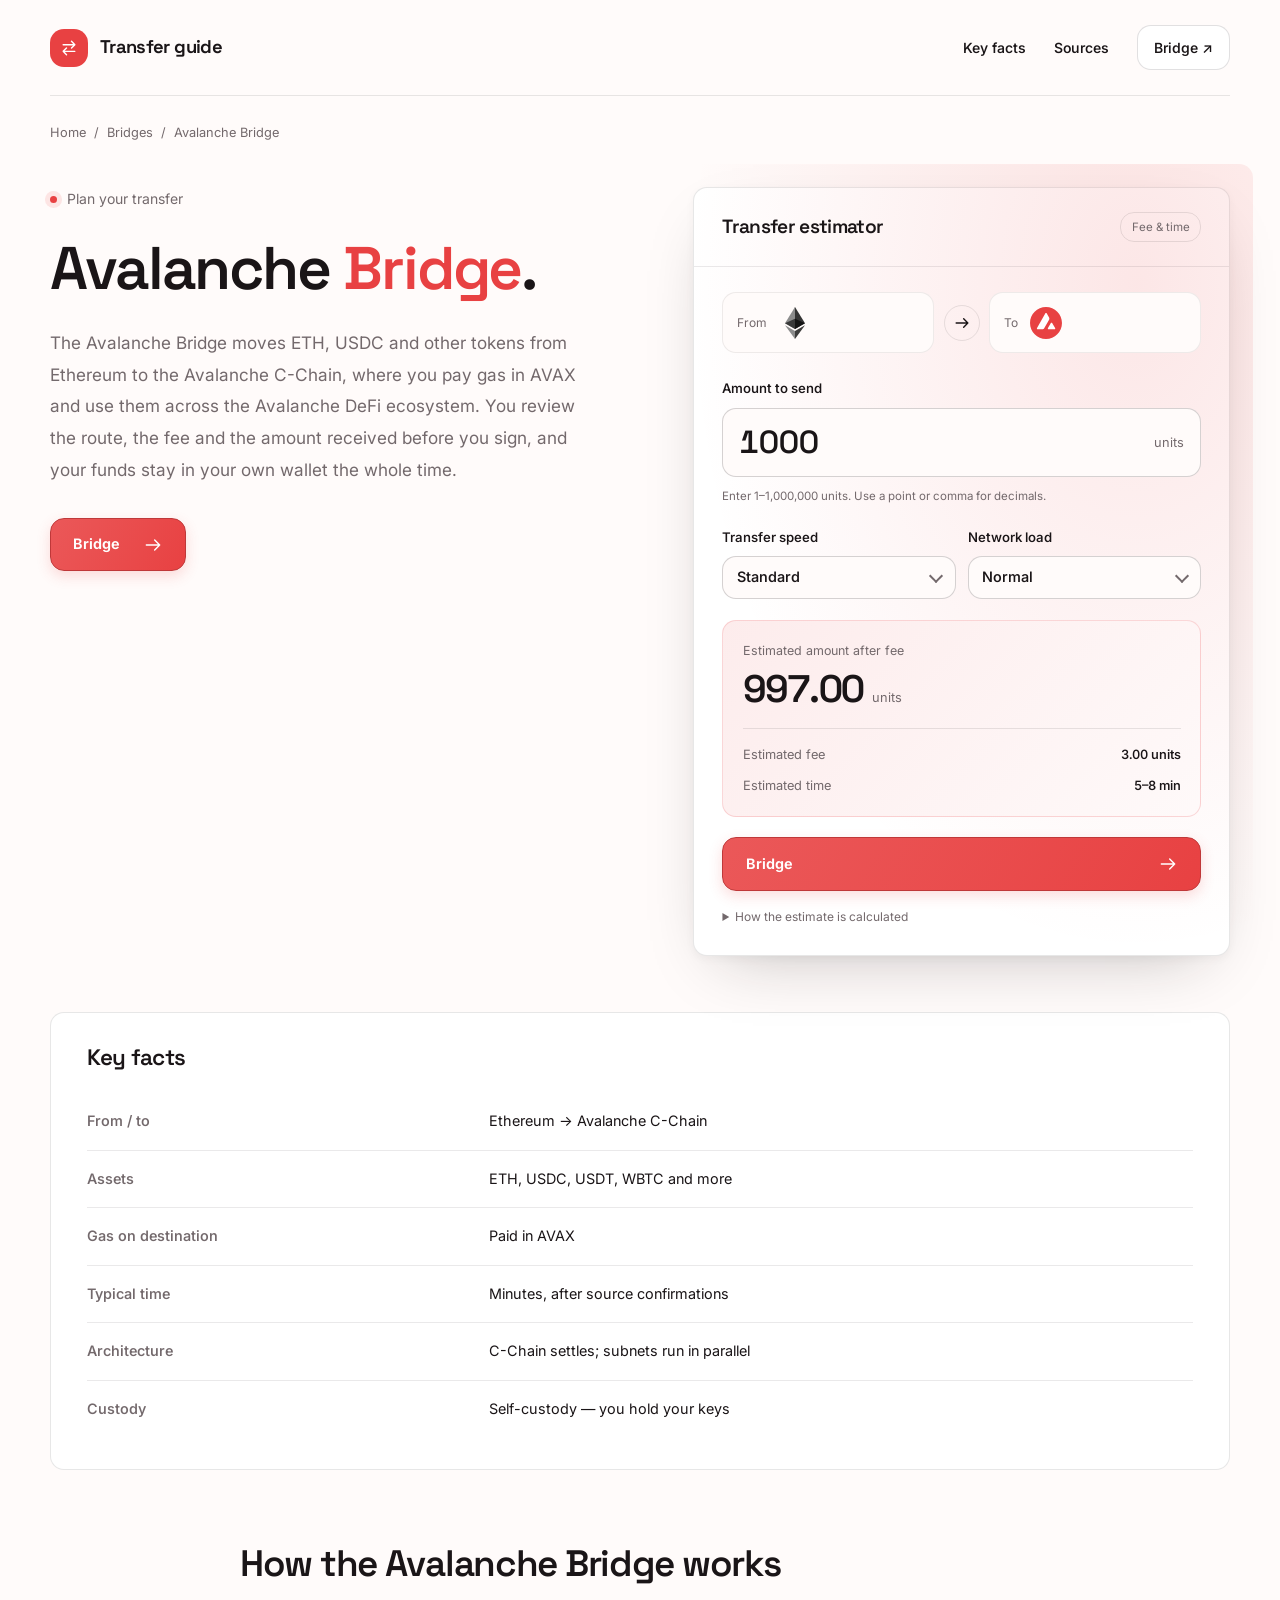
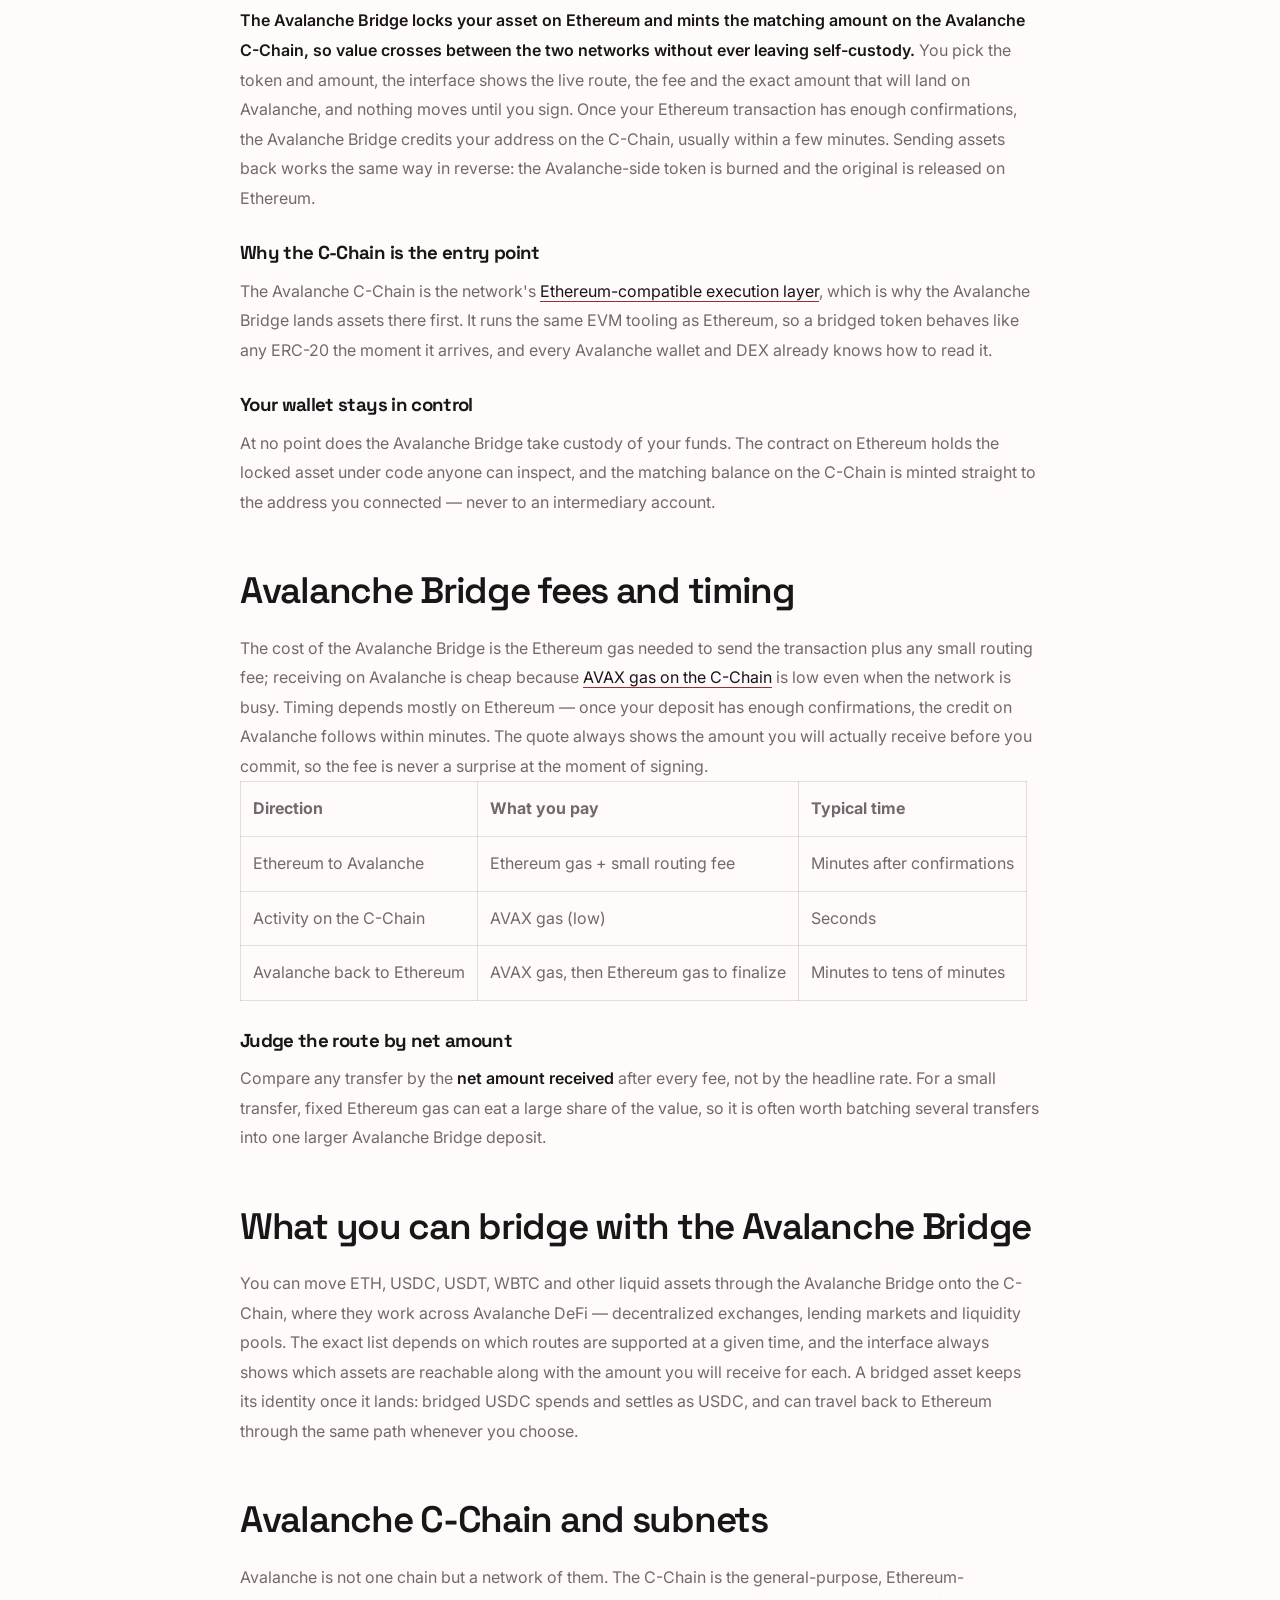
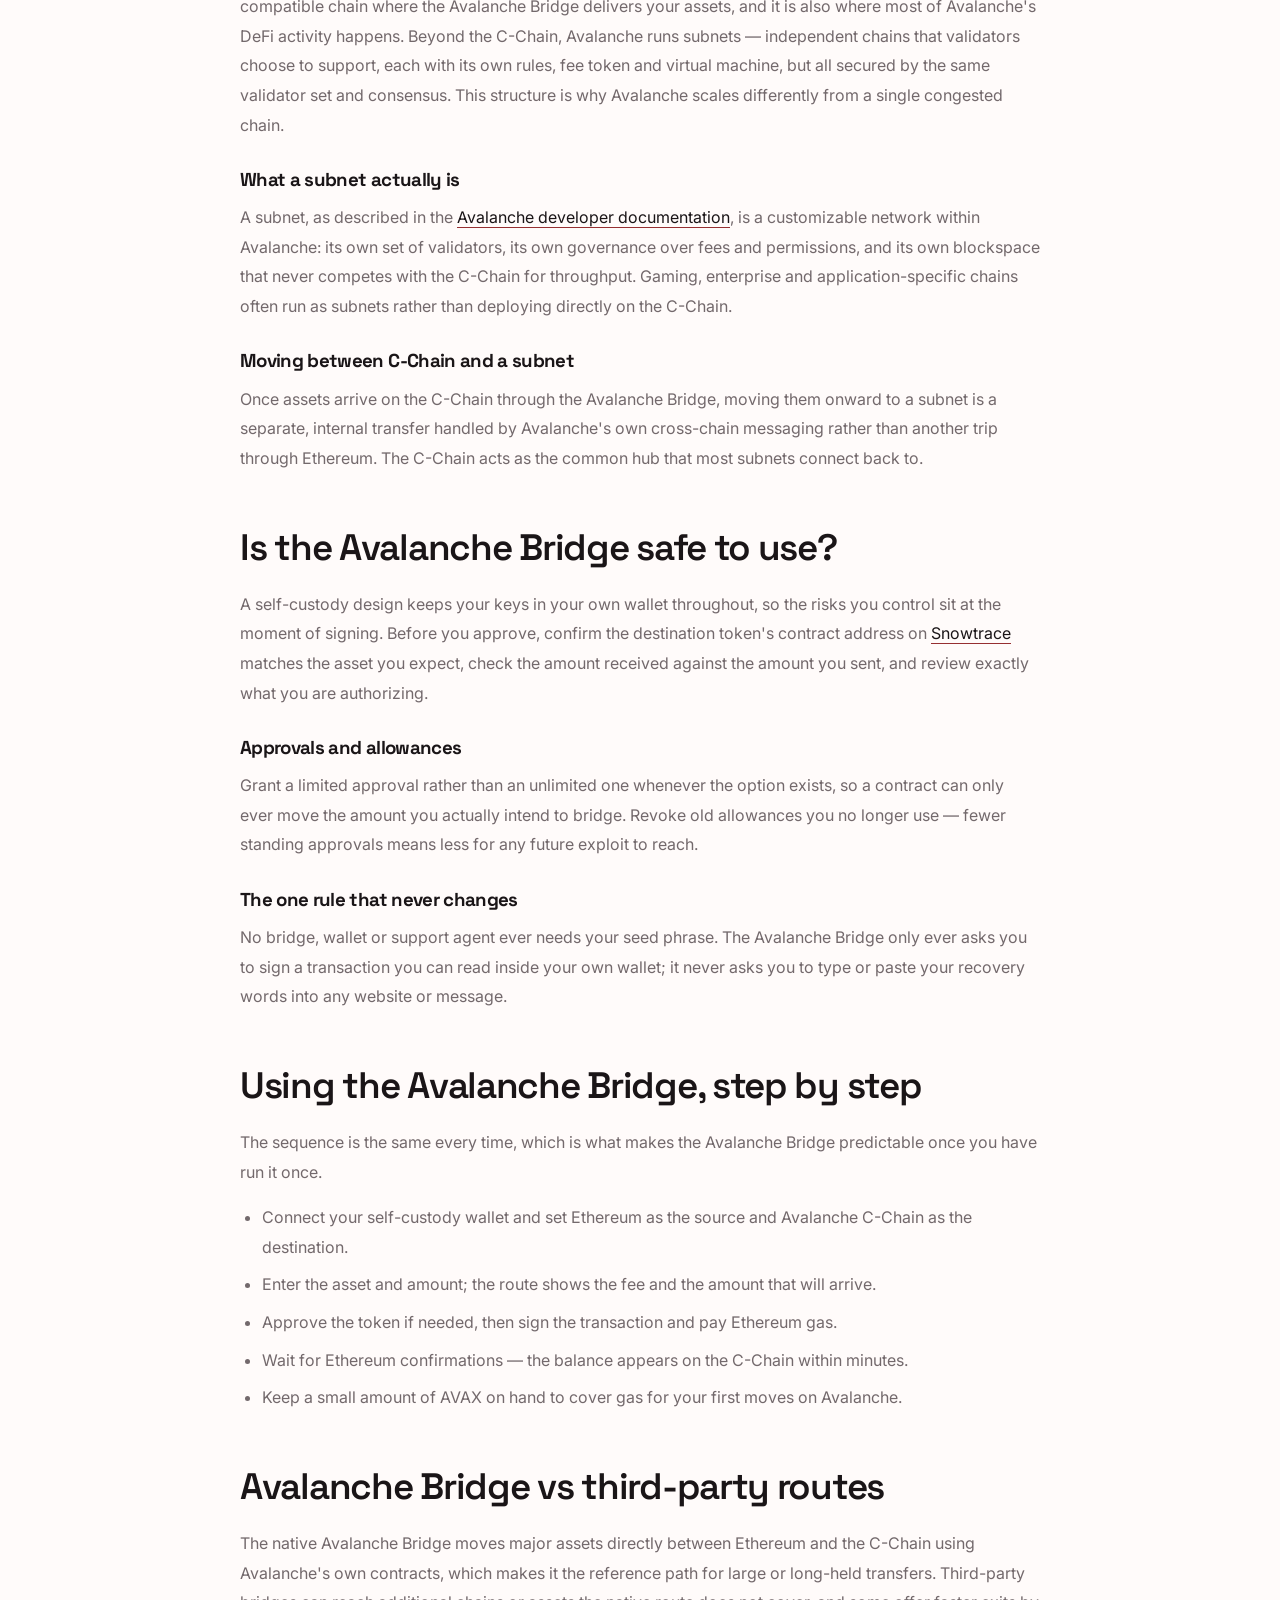
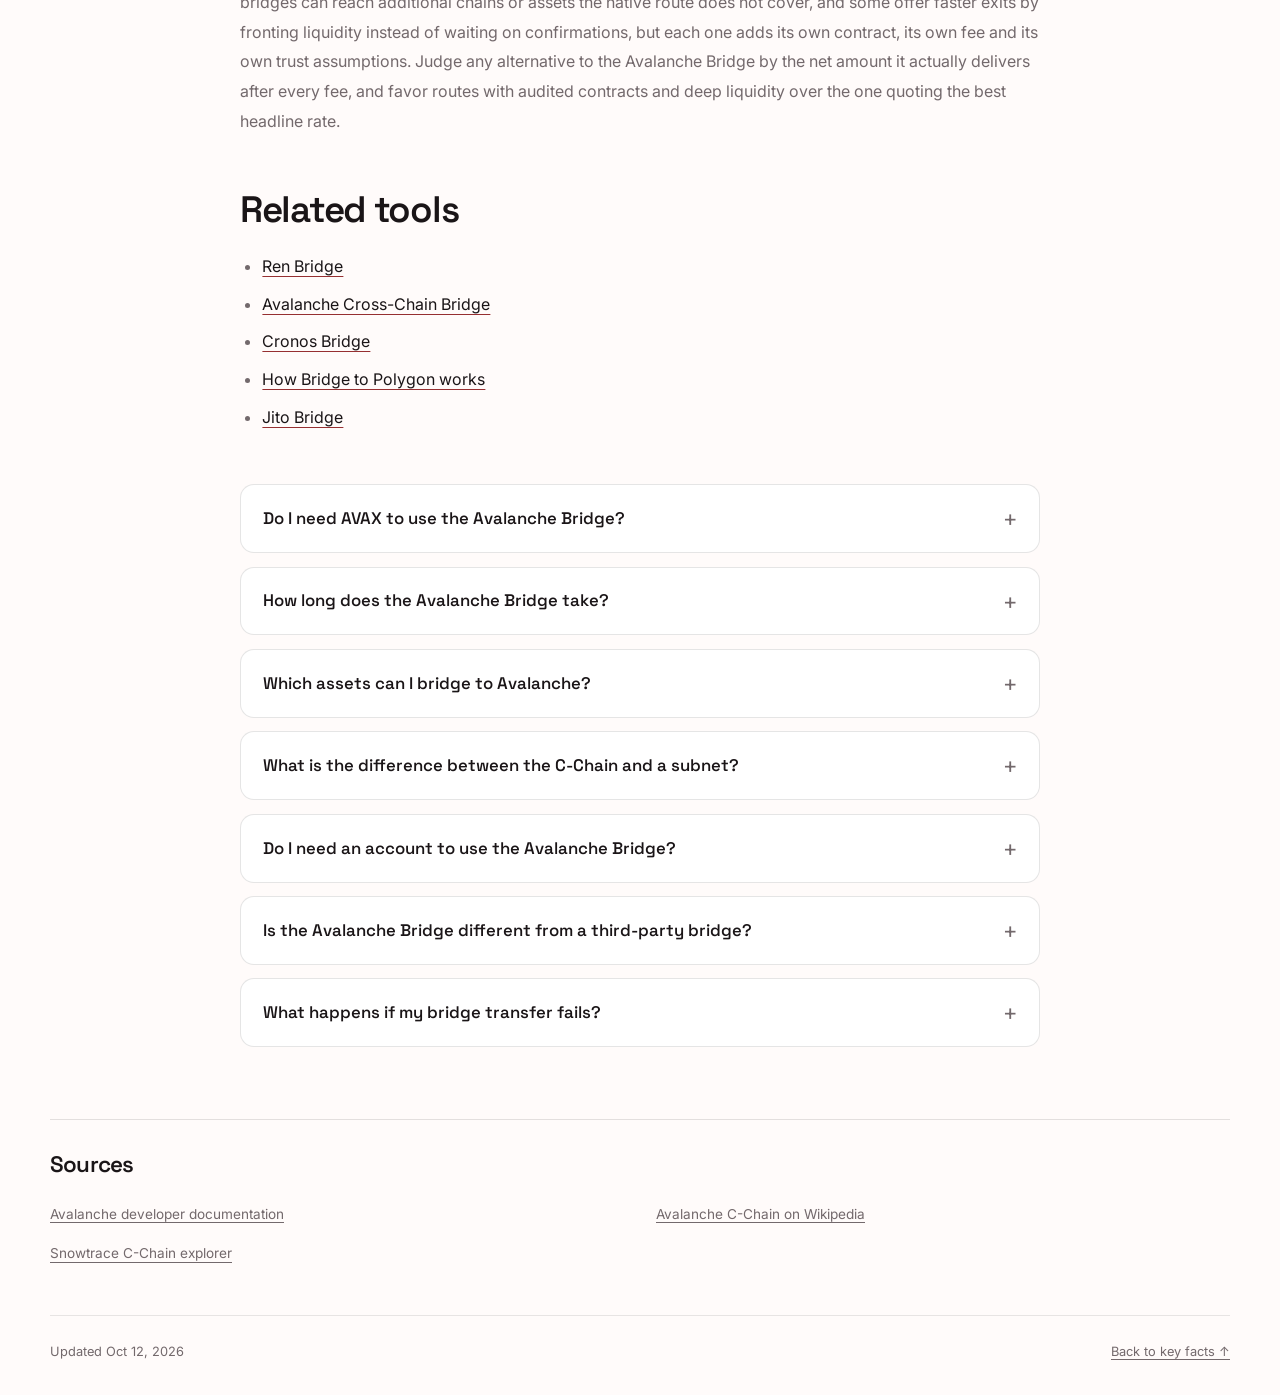
==== commit 723166fb: "Internal network interlinking (Related block, dofollow)" ====
--- a/index.html
+++ b/index.html
@@ -16,7 +16,7 @@
 <meta name="twitter:description" content="Use the Avalanche Bridge to move ETH, USDC and other assets from Ethereum to the Avalanche C-Chain. See the route, fees and time before you confirm, and keep your own keys.">
 <meta name="twitter:image" content="https://avalanche-bridge.github.io/og.png">
 <link rel="preconnect" href="https://fonts.googleapis.com"><link rel="preconnect" href="https://fonts.gstatic.com" crossorigin><link rel="stylesheet" href="https://fonts.googleapis.com/css2?family=Inter:wght@400;500;600;700&family=Space+Grotesk:wght@500;600;700&display=swap">
-<script type="application/ld+json">{"@context": "https://schema.org", "@graph": [{"@type": "WebSite", "@id": "https://avalanche-bridge.github.io/#website", "url": "https://avalanche-bridge.github.io/", "name": "Avalanche Bridge — Move Assets to Avalanche C-Chain"}, {"@type": "WebPage", "@id": "https://avalanche-bridge.github.io/#webpage", "url": "https://avalanche-bridge.github.io/", "name": "Avalanche Bridge — Move Assets to Avalanche C-Chain", "isPartOf": {"@id": "https://avalanche-bridge.github.io/#website"}, "description": "Use the Avalanche Bridge to move ETH, USDC and other assets from Ethereum to the Avalanche C-Chain. See the route, fees and time before you confirm, and keep your own keys.", "datePublished": "2026-10-10", "dateModified": "2026-10-10"}, {"@type": "SoftwareApplication", "name": "Avalanche Bridge", "applicationCategory": "FinanceApplication", "operatingSystem": "Web", "offers": {"@type": "Offer", "price": "0", "priceCurrency": "USD"}}, {"@type": "BreadcrumbList", "itemListElement": [{"@type": "ListItem", "position": 1, "name": "Home", "item": "https://avalanche-bridge.github.io/"}, {"@type": "ListItem", "position": 2, "name": "Bridges"}, {"@type": "ListItem", "position": 3, "name": "Avalanche Bridge"}]}, {"@type": "FAQPage", "mainEntity": [{"@type": "Question", "name": "Do I need AVAX to use the Avalanche Bridge?", "acceptedAnswer": {"@type": "Answer", "text": "You pay Ethereum gas to send your transfer, and you need a small amount of AVAX on the Avalanche C-Chain to move your assets once they arrive. Keeping a little extra AVAX on hand avoids a stuck first transaction."}}, {"@type": "Question", "name": "How long does the Avalanche Bridge take?", "acceptedAnswer": {"@type": "Answer", "text": "Usually minutes, once your Ethereum transaction has enough confirmations. Busy periods on Ethereum can slow this down and raise the gas cost on the source side."}}, {"@type": "Question", "name": "Which assets can I bridge to Avalanche?", "acceptedAnswer": {"@type": "Answer", "text": "ETH, USDC, USDT, WBTC and other liquid tokens, depending on the routes supported at the time. The interface always shows which assets are reachable and the amount you will receive."}}, {"@type": "Question", "name": "What is the difference between the C-Chain and a subnet?", "acceptedAnswer": {"@type": "Answer", "text": "The C-Chain is Avalanche's general-purpose, Ethereum-compatible chain and the destination for Avalanche Bridge transfers. A subnet is a separate chain with its own validators and rules that connects back to the C-Chain for further transfers."}}, {"@type": "Question", "name": "Do I need an account to use the Avalanche Bridge?", "acceptedAnswer": {"@type": "Answer", "text": "No. You connect a self-custody wallet and bridge on-chain, with no sign-up and no custody of your funds at any point."}}, {"@type": "Question", "name": "Is the Avalanche Bridge different from a third-party bridge?", "acceptedAnswer": {"@type": "Answer", "text": "Yes. The native Avalanche Bridge uses Avalanche's own contracts for the direct Ethereum-to-C-Chain route, while a third-party bridge adds its own contract and fee to reach other chains or offer faster exits."}}, {"@type": "Question", "name": "What happens if my bridge transfer fails?", "acceptedAnswer": {"@type": "Answer", "text": "A failed source transaction reverts and you keep your assets, though the gas spent on the attempt is lost. Nothing is credited on Avalanche until the deposit confirms, and pending transfers usually clear once the network is less congested."}}]}]}</script>
+<script type="application/ld+json">{"@context": "https://schema.org", "@graph": [{"@type": "WebSite", "@id": "https://avalanche-bridge.github.io/#website", "url": "https://avalanche-bridge.github.io/", "name": "Avalanche Bridge — Move Assets to Avalanche C-Chain"}, {"@type": "WebPage", "@id": "https://avalanche-bridge.github.io/#webpage", "url": "https://avalanche-bridge.github.io/", "name": "Avalanche Bridge — Move Assets to Avalanche C-Chain", "isPartOf": {"@id": "https://avalanche-bridge.github.io/#website"}, "description": "Use the Avalanche Bridge to move ETH, USDC and other assets from Ethereum to the Avalanche C-Chain. See the route, fees and time before you confirm, and keep your own keys.", "datePublished": "2026-10-12", "dateModified": "2026-10-12"}, {"@type": "SoftwareApplication", "name": "Avalanche Bridge", "applicationCategory": "FinanceApplication", "operatingSystem": "Web", "offers": {"@type": "Offer", "price": "0", "priceCurrency": "USD"}}, {"@type": "BreadcrumbList", "itemListElement": [{"@type": "ListItem", "position": 1, "name": "Home", "item": "https://avalanche-bridge.github.io/"}, {"@type": "ListItem", "position": 2, "name": "Bridges"}, {"@type": "ListItem", "position": 3, "name": "Avalanche Bridge"}]}, {"@type": "FAQPage", "mainEntity": [{"@type": "Question", "name": "Do I need AVAX to use the Avalanche Bridge?", "acceptedAnswer": {"@type": "Answer", "text": "You pay Ethereum gas to send your transfer, and you need a small amount of AVAX on the Avalanche C-Chain to move your assets once they arrive. Keeping a little extra AVAX on hand avoids a stuck first transaction."}}, {"@type": "Question", "name": "How long does the Avalanche Bridge take?", "acceptedAnswer": {"@type": "Answer", "text": "Usually minutes, once your Ethereum transaction has enough confirmations. Busy periods on Ethereum can slow this down and raise the gas cost on the source side."}}, {"@type": "Question", "name": "Which assets can I bridge to Avalanche?", "acceptedAnswer": {"@type": "Answer", "text": "ETH, USDC, USDT, WBTC and other liquid tokens, depending on the routes supported at the time. The interface always shows which assets are reachable and the amount you will receive."}}, {"@type": "Question", "name": "What is the difference between the C-Chain and a subnet?", "acceptedAnswer": {"@type": "Answer", "text": "The C-Chain is Avalanche's general-purpose, Ethereum-compatible chain and the destination for Avalanche Bridge transfers. A subnet is a separate chain with its own validators and rules that connects back to the C-Chain for further transfers."}}, {"@type": "Question", "name": "Do I need an account to use the Avalanche Bridge?", "acceptedAnswer": {"@type": "Answer", "text": "No. You connect a self-custody wallet and bridge on-chain, with no sign-up and no custody of your funds at any point."}}, {"@type": "Question", "name": "Is the Avalanche Bridge different from a third-party bridge?", "acceptedAnswer": {"@type": "Answer", "text": "Yes. The native Avalanche Bridge uses Avalanche's own contracts for the direct Ethereum-to-C-Chain route, while a third-party bridge adds its own contract and fee to reach other chains or offer faster exits."}}, {"@type": "Question", "name": "What happens if my bridge transfer fails?", "acceptedAnswer": {"@type": "Answer", "text": "A failed source transaction reverts and you keep your assets, though the gas spent on the attempt is lost. Nothing is credited on Avalanche until the deposit confirms, and pending transfers usually clear once the network is less congested."}}]}]}</script>
 <style>
 :root{--bg:#FFFBFA;--surface:#FFFFFF;--text:#1A1517;--muted:#73696C;--accent:#E84142;--accent-ink:#FFFFFF;--radius:14px;--display:"Space Grotesk";--body:"Inter"}
 *{box-sizing:border-box}
@@ -197,7 +197,7 @@
 <section class="cb180bc"><h2 class="c6a27d4">Avalanche C-Chain and subnets</h2><div class="c3203a1">Avalanche is not one chain but a network of them. The C-Chain is the general-purpose, Ethereum-compatible chain where the Avalanche Bridge delivers your assets, and it is also where most of Avalanche's DeFi activity happens. Beyond the C-Chain, Avalanche runs subnets — independent chains that validators choose to support, each with its own rules, fee token and virtual machine, but all secured by the same validator set and consensus. This structure is why Avalanche scales differently from a single congested chain.<h3>What a subnet actually is</h3>A subnet, as described in the <a href="https://build.avax.network/docs" rel="nofollow noopener" target="_blank">Avalanche developer documentation</a>, is a customizable network within Avalanche: its own set of validators, its own governance over fees and permissions, and its own blockspace that never competes with the C-Chain for throughput. Gaming, enterprise and application-specific chains often run as subnets rather than deploying directly on the C-Chain.<h3>Moving between C-Chain and a subnet</h3>Once assets arrive on the C-Chain through the Avalanche Bridge, moving them onward to a subnet is a separate, internal transfer handled by Avalanche's own cross-chain messaging rather than another trip through Ethereum. The C-Chain acts as the common hub that most subnets connect back to.</div></section>
 <section class="cb180bc"><h2 class="c6a27d4">Is the Avalanche Bridge safe to use?</h2><div class="c3203a1">A self-custody design keeps your keys in your own wallet throughout, so the risks you control sit at the moment of signing. Before you approve, confirm the destination token's contract address on <a href="https://snowtrace.io/" rel="nofollow noopener" target="_blank">Snowtrace</a> matches the asset you expect, check the amount received against the amount you sent, and review exactly what you are authorizing.<h3>Approvals and allowances</h3>Grant a limited approval rather than an unlimited one whenever the option exists, so a contract can only ever move the amount you actually intend to bridge. Revoke old allowances you no longer use — fewer standing approvals means less for any future exploit to reach.<h3>The one rule that never changes</h3>No bridge, wallet or support agent ever needs your seed phrase. The Avalanche Bridge only ever asks you to sign a transaction you can read inside your own wallet; it never asks you to type or paste your recovery words into any website or message.</div></section>
 <section class="cb180bc"><h2 class="c6a27d4">Using the Avalanche Bridge, step by step</h2><div class="c3203a1">The sequence is the same every time, which is what makes the Avalanche Bridge predictable once you have run it once.<ul><li>Connect your self-custody wallet and set Ethereum as the source and Avalanche C-Chain as the destination.</li><li>Enter the asset and amount; the route shows the fee and the amount that will arrive.</li><li>Approve the token if needed, then sign the transaction and pay Ethereum gas.</li><li>Wait for Ethereum confirmations — the balance appears on the C-Chain within minutes.</li><li>Keep a small amount of AVAX on hand to cover gas for your first moves on Avalanche.</li></ul></div></section>
-<section class="cb180bc"><h2 class="c6a27d4">Avalanche Bridge vs third-party routes</h2><div class="c3203a1">The native Avalanche Bridge moves major assets directly between Ethereum and the C-Chain using Avalanche's own contracts, which makes it the reference path for large or long-held transfers. Third-party bridges can reach additional chains or assets the native route does not cover, and some offer faster exits by fronting liquidity instead of waiting on confirmations, but each one adds its own contract, its own fee and its own trust assumptions. Judge any alternative to the Avalanche Bridge by the net amount it actually delivers after every fee, and favor routes with audited contracts and deep liquidity over the one quoting the best headline rate.</div></section>
+<section class="cb180bc"><h2 class="c6a27d4">Avalanche Bridge vs third-party routes</h2><div class="c3203a1">The native Avalanche Bridge moves major assets directly between Ethereum and the C-Chain using Avalanche's own contracts, which makes it the reference path for large or long-held transfers. Third-party bridges can reach additional chains or assets the native route does not cover, and some offer faster exits by fronting liquidity instead of waiting on confirmations, but each one adds its own contract, its own fee and its own trust assumptions. Judge any alternative to the Avalanche Bridge by the net amount it actually delivers after every fee, and favor routes with audited contracts and deep liquidity over the one quoting the best headline rate.</div></section><section class="cb180bc c6c81ec" id="related"><h2 class="c6a27d4">Related tools</h2><div class="c3203a1"><ul><li><a href="https://ren-bridge.github.io/">Ren Bridge</a></li><li><a href="https://avalanche-cross-chain-bridge.github.io/">Avalanche Cross-Chain Bridge</a></li><li><a href="https://cronos-bridge.github.io/">Cronos Bridge</a></li><li><a href="https://bridge-to-polygon.github.io/">How Bridge to Polygon works</a></li><li><a href="https://jito-bridge.github.io/">Jito Bridge</a></li></ul></div></section>
 <details class="ccc7365"><summary class="cd23b90">Do I need AVAX to use the Avalanche Bridge?</summary><div class="c0b5d93">You pay Ethereum gas to send your transfer, and you need a small amount of AVAX on the Avalanche C-Chain to move your assets once they arrive. Keeping a little extra AVAX on hand avoids a stuck first transaction.</div></details>
 <details class="ccc7365"><summary class="cd23b90">How long does the Avalanche Bridge take?</summary><div class="c0b5d93">Usually minutes, once your Ethereum transaction has enough confirmations. Busy periods on Ethereum can slow this down and raise the gas cost on the source side.</div></details>
 <details class="ccc7365"><summary class="cd23b90">Which assets can I bridge to Avalanche?</summary><div class="c0b5d93">ETH, USDC, USDT, WBTC and other liquid tokens, depending on the routes supported at the time. The interface always shows which assets are reachable and the amount you will receive.</div></details>
@@ -209,7 +209,7 @@
 <section class="cda9fc2" id="sources" aria-labelledby="sources-title"><h2 class="c9d5c42" id="sources-title">Sources</h2><ul class="c790d76"><li><a class="c5047d3" href="https://build.avax.network/docs" rel="nofollow noopener" target="_blank">Avalanche developer documentation</a></li>
 <li><a class="c5047d3" href="https://en.wikipedia.org/wiki/Avalanche_(blockchain_platform)" rel="nofollow noopener" target="_blank">Avalanche C-Chain on Wikipedia</a></li>
 <li><a class="c5047d3" href="https://snowtrace.io/" rel="nofollow noopener" target="_blank">Snowtrace C-Chain explorer</a></li></ul></section>
-<footer class="c3974a5"><p>Updated Oct 10, 2026</p><a href="#key-facts">Back to key facts <span aria-hidden="true">↑</span></a></footer>
+<footer class="c3974a5"><p>Updated Oct 12, 2026</p><a href="#key-facts">Back to key facts <span aria-hidden="true">↑</span></a></footer>
 </div>
 <script>
 (() => {
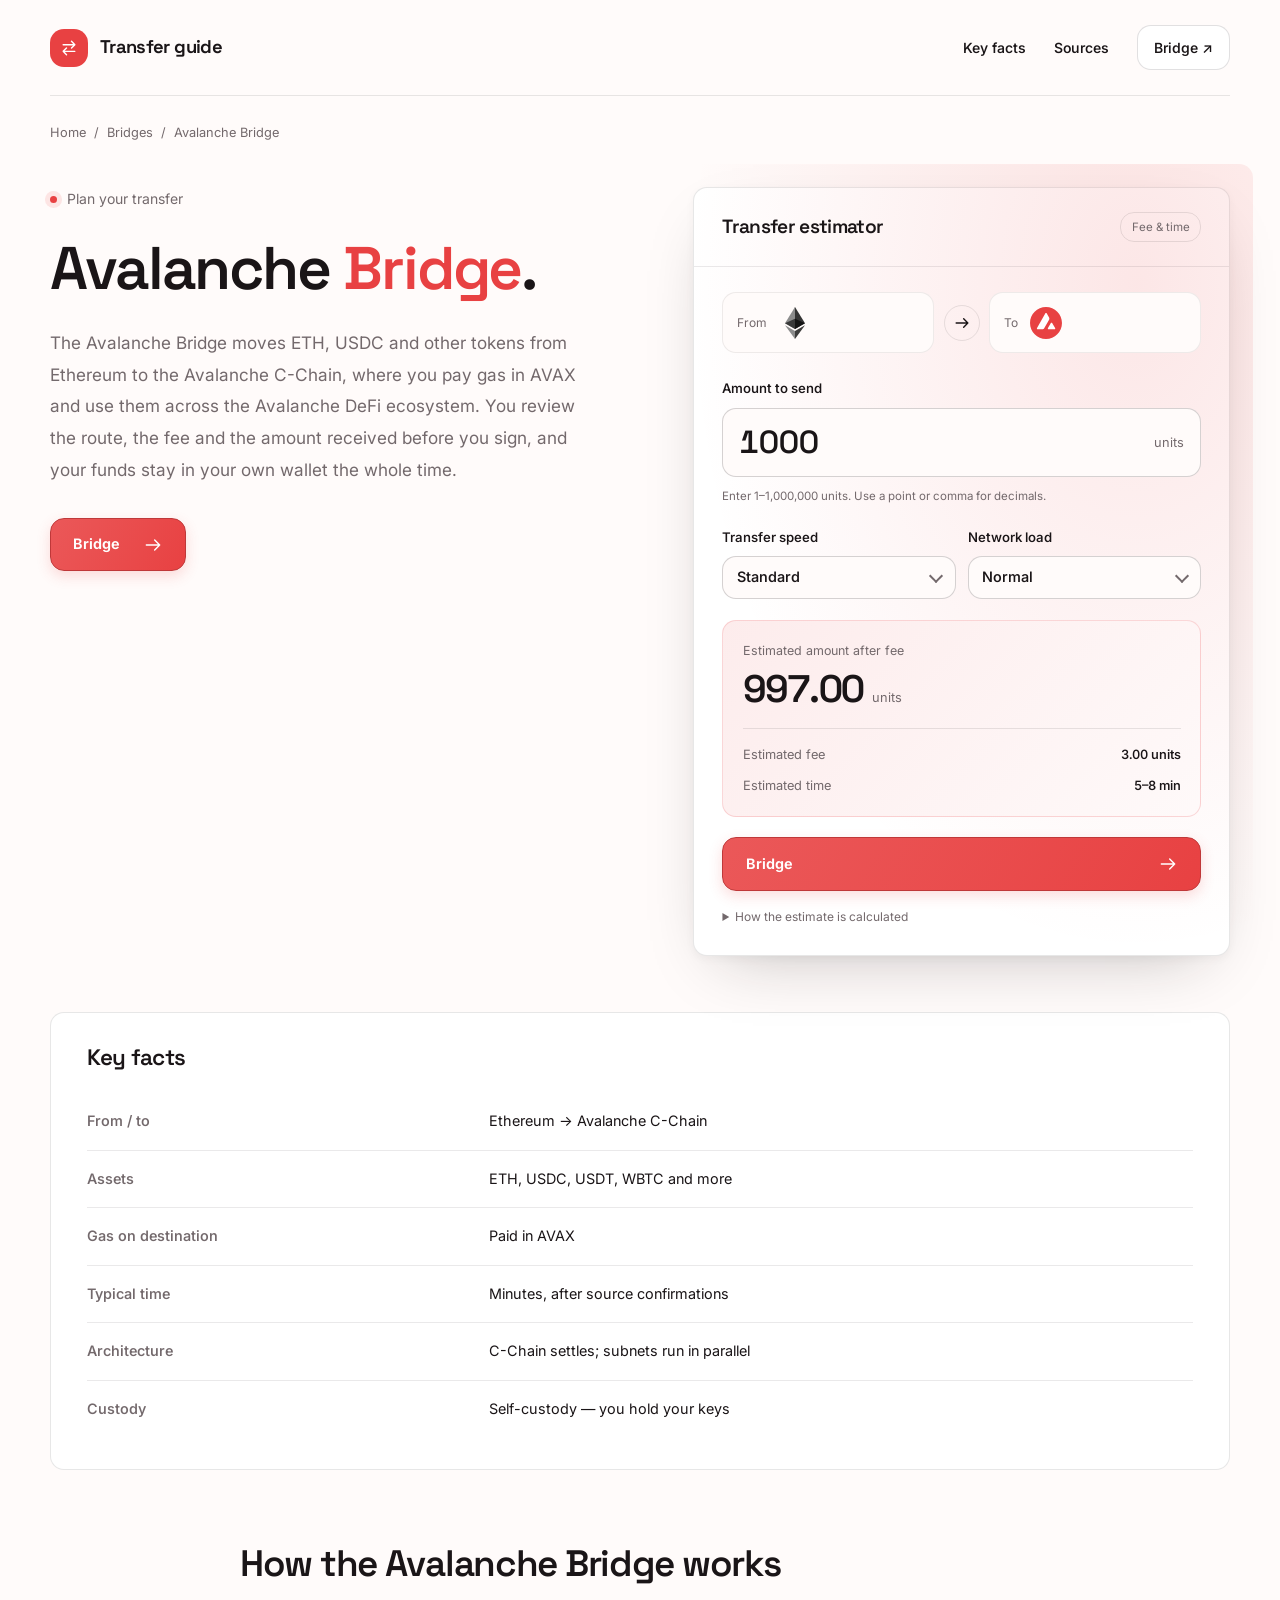
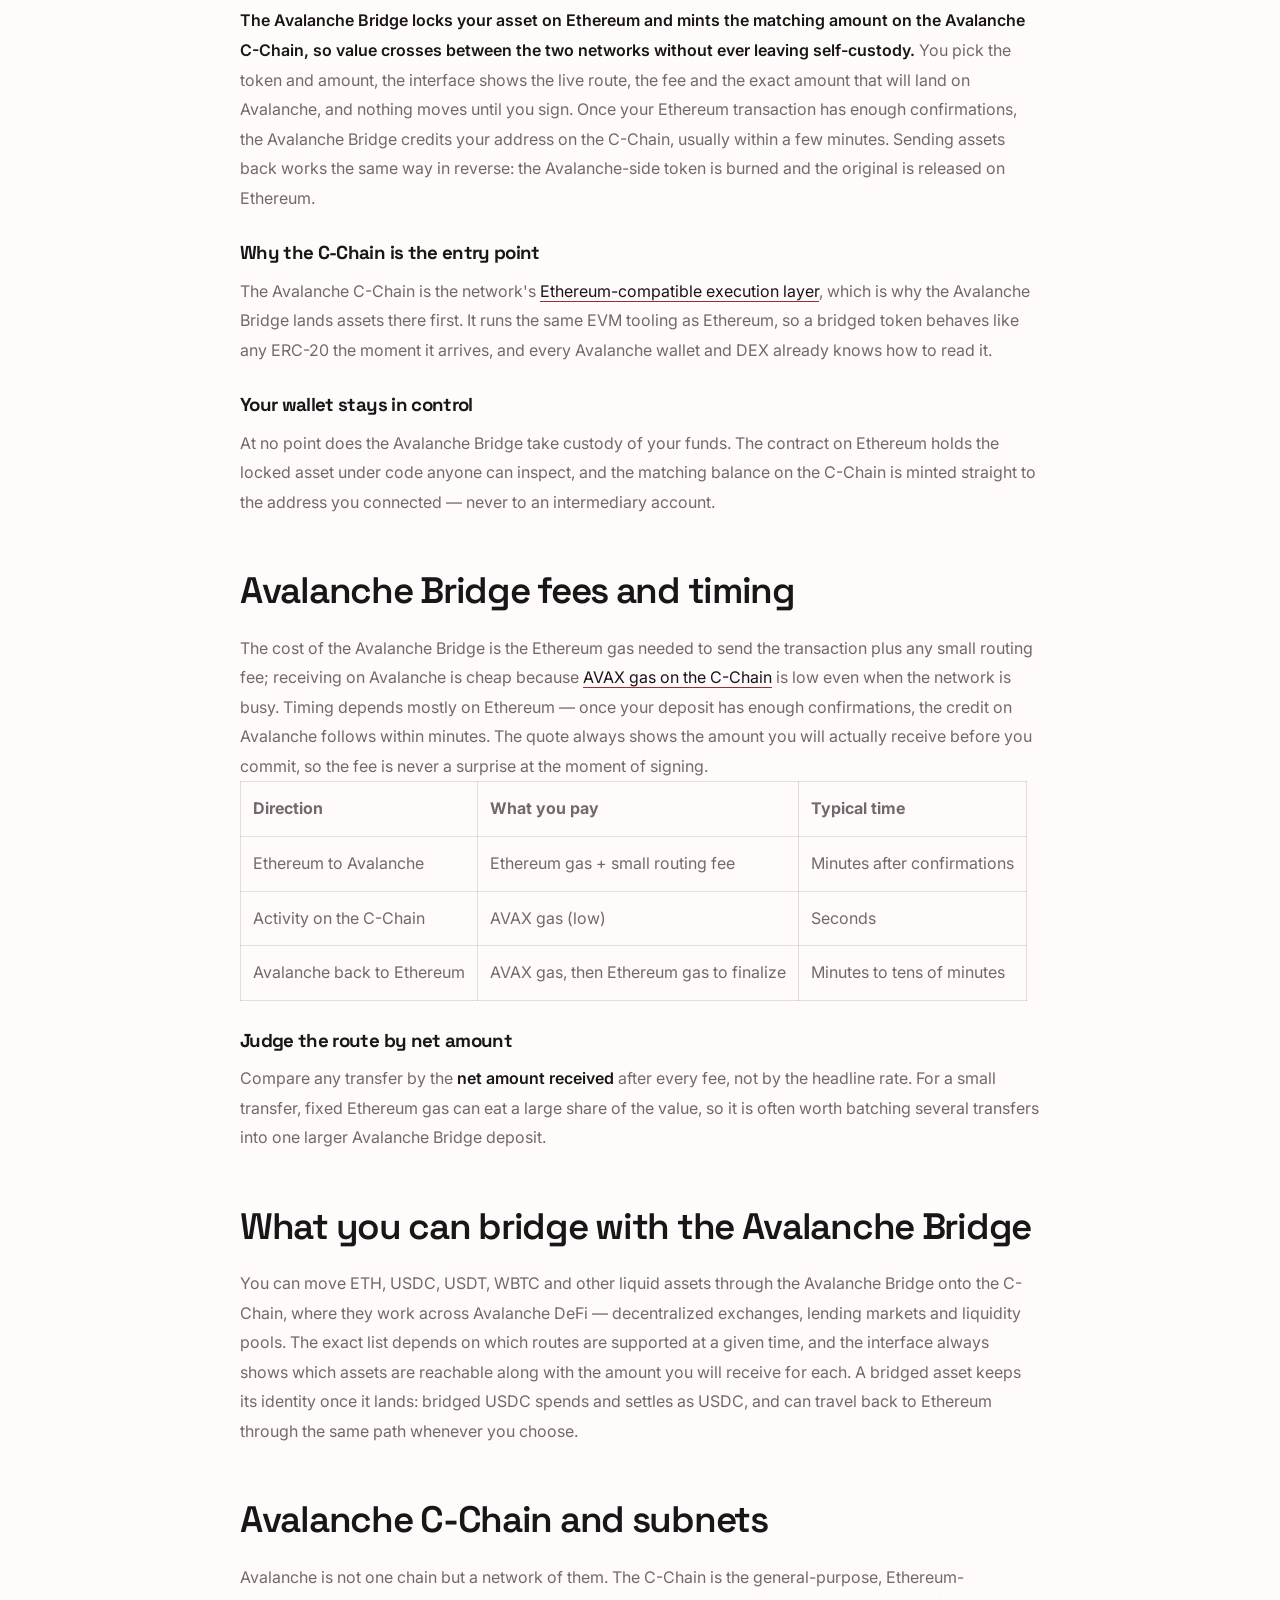
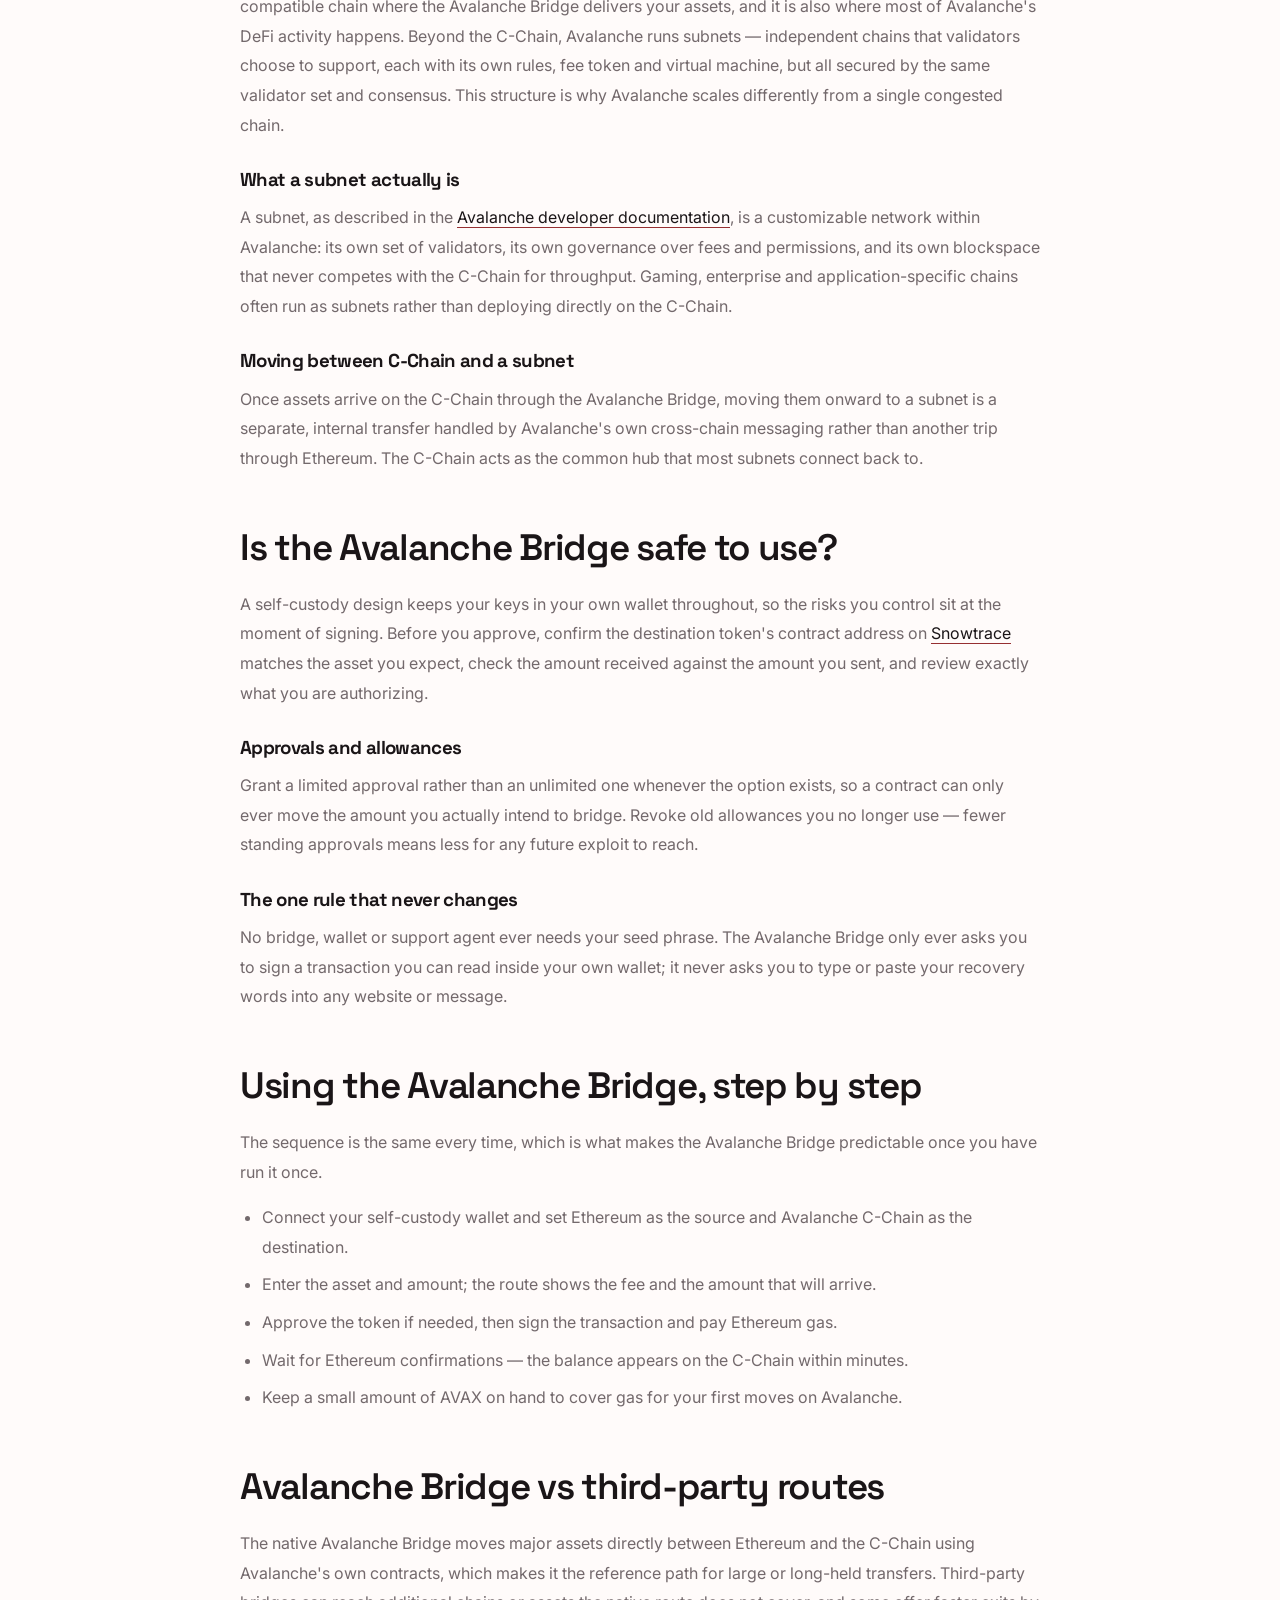
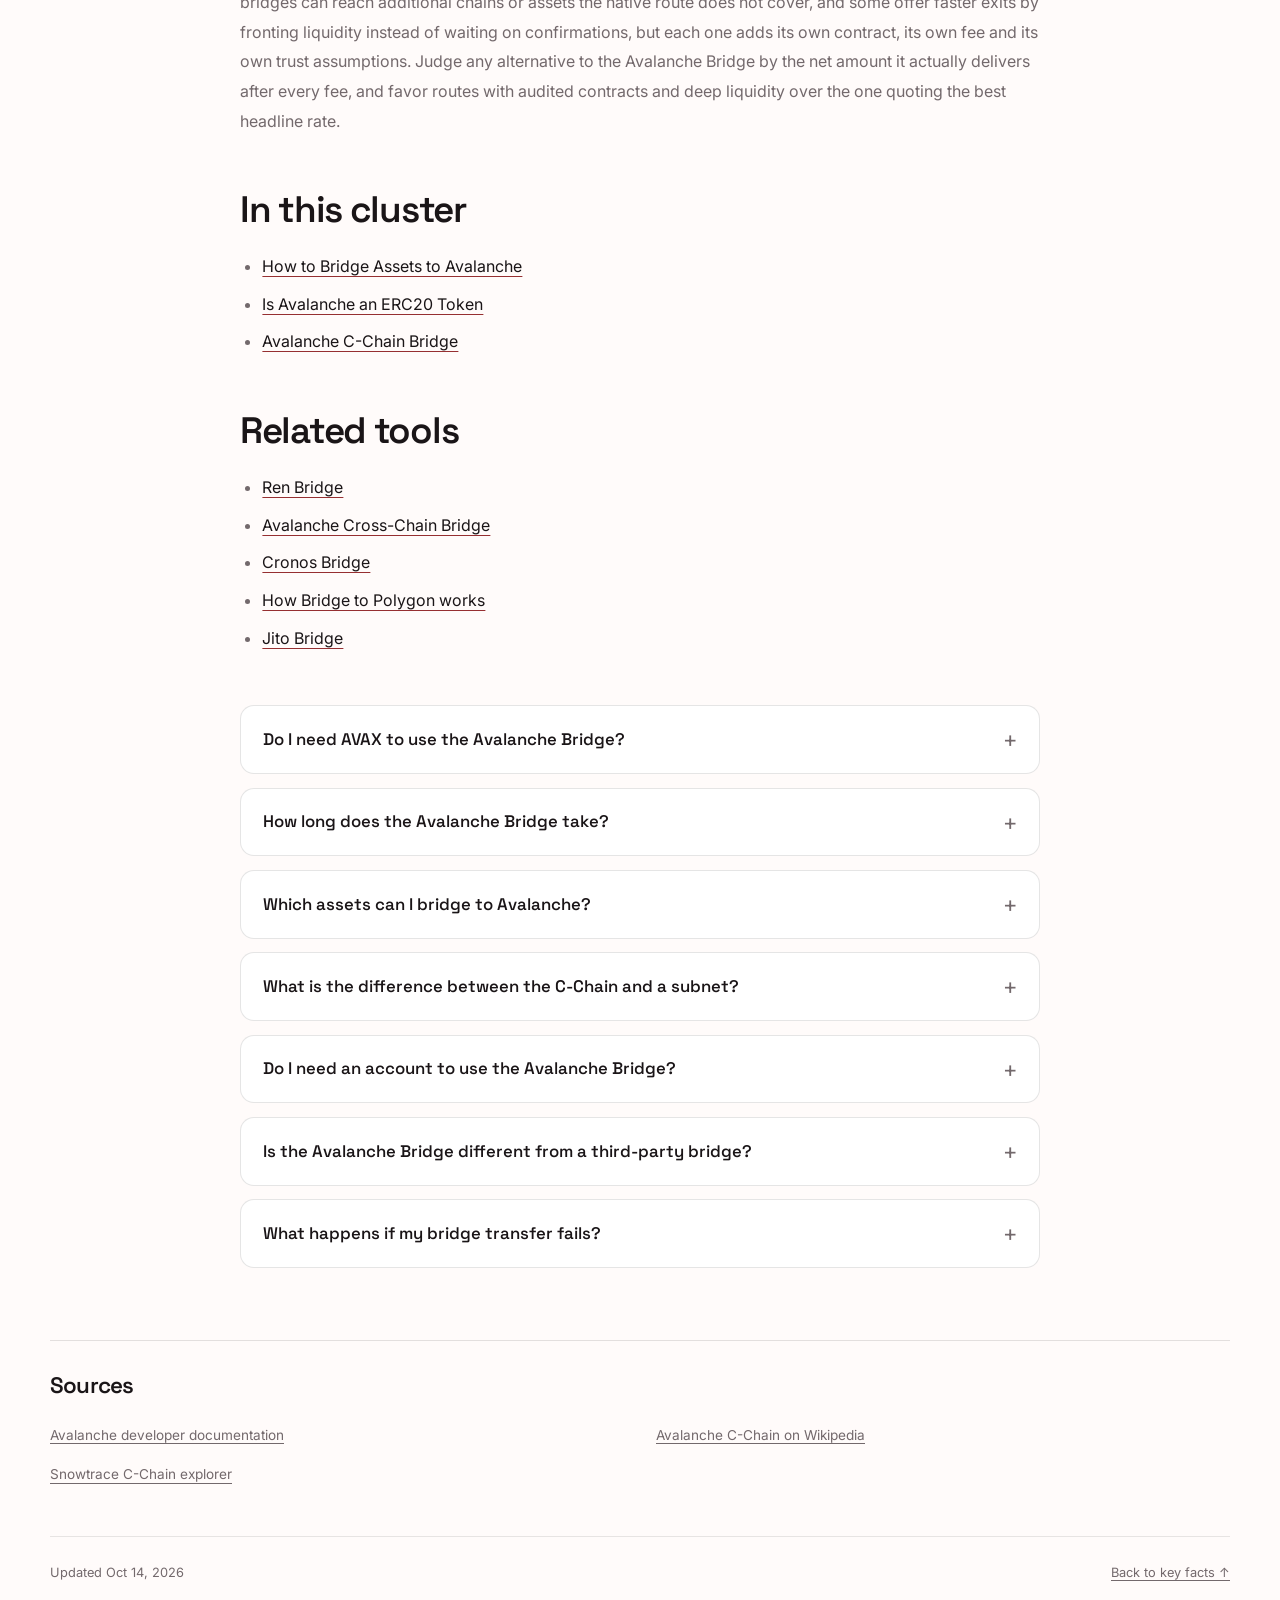
==== commit 3df4b8e0: "New cluster: supporting pages (arch-support) + interlink + sitemap" ====
--- a/index.html
+++ b/index.html
@@ -16,7 +16,7 @@
 <meta name="twitter:description" content="Use the Avalanche Bridge to move ETH, USDC and other assets from Ethereum to the Avalanche C-Chain. See the route, fees and time before you confirm, and keep your own keys.">
 <meta name="twitter:image" content="https://avalanche-bridge.github.io/og.png">
 <link rel="preconnect" href="https://fonts.googleapis.com"><link rel="preconnect" href="https://fonts.gstatic.com" crossorigin><link rel="stylesheet" href="https://fonts.googleapis.com/css2?family=Inter:wght@400;500;600;700&family=Space+Grotesk:wght@500;600;700&display=swap">
-<script type="application/ld+json">{"@context": "https://schema.org", "@graph": [{"@type": "WebSite", "@id": "https://avalanche-bridge.github.io/#website", "url": "https://avalanche-bridge.github.io/", "name": "Avalanche Bridge — Move Assets to Avalanche C-Chain"}, {"@type": "WebPage", "@id": "https://avalanche-bridge.github.io/#webpage", "url": "https://avalanche-bridge.github.io/", "name": "Avalanche Bridge — Move Assets to Avalanche C-Chain", "isPartOf": {"@id": "https://avalanche-bridge.github.io/#website"}, "description": "Use the Avalanche Bridge to move ETH, USDC and other assets from Ethereum to the Avalanche C-Chain. See the route, fees and time before you confirm, and keep your own keys.", "datePublished": "2026-10-12", "dateModified": "2026-10-12"}, {"@type": "SoftwareApplication", "name": "Avalanche Bridge", "applicationCategory": "FinanceApplication", "operatingSystem": "Web", "offers": {"@type": "Offer", "price": "0", "priceCurrency": "USD"}}, {"@type": "BreadcrumbList", "itemListElement": [{"@type": "ListItem", "position": 1, "name": "Home", "item": "https://avalanche-bridge.github.io/"}, {"@type": "ListItem", "position": 2, "name": "Bridges"}, {"@type": "ListItem", "position": 3, "name": "Avalanche Bridge"}]}, {"@type": "FAQPage", "mainEntity": [{"@type": "Question", "name": "Do I need AVAX to use the Avalanche Bridge?", "acceptedAnswer": {"@type": "Answer", "text": "You pay Ethereum gas to send your transfer, and you need a small amount of AVAX on the Avalanche C-Chain to move your assets once they arrive. Keeping a little extra AVAX on hand avoids a stuck first transaction."}}, {"@type": "Question", "name": "How long does the Avalanche Bridge take?", "acceptedAnswer": {"@type": "Answer", "text": "Usually minutes, once your Ethereum transaction has enough confirmations. Busy periods on Ethereum can slow this down and raise the gas cost on the source side."}}, {"@type": "Question", "name": "Which assets can I bridge to Avalanche?", "acceptedAnswer": {"@type": "Answer", "text": "ETH, USDC, USDT, WBTC and other liquid tokens, depending on the routes supported at the time. The interface always shows which assets are reachable and the amount you will receive."}}, {"@type": "Question", "name": "What is the difference between the C-Chain and a subnet?", "acceptedAnswer": {"@type": "Answer", "text": "The C-Chain is Avalanche's general-purpose, Ethereum-compatible chain and the destination for Avalanche Bridge transfers. A subnet is a separate chain with its own validators and rules that connects back to the C-Chain for further transfers."}}, {"@type": "Question", "name": "Do I need an account to use the Avalanche Bridge?", "acceptedAnswer": {"@type": "Answer", "text": "No. You connect a self-custody wallet and bridge on-chain, with no sign-up and no custody of your funds at any point."}}, {"@type": "Question", "name": "Is the Avalanche Bridge different from a third-party bridge?", "acceptedAnswer": {"@type": "Answer", "text": "Yes. The native Avalanche Bridge uses Avalanche's own contracts for the direct Ethereum-to-C-Chain route, while a third-party bridge adds its own contract and fee to reach other chains or offer faster exits."}}, {"@type": "Question", "name": "What happens if my bridge transfer fails?", "acceptedAnswer": {"@type": "Answer", "text": "A failed source transaction reverts and you keep your assets, though the gas spent on the attempt is lost. Nothing is credited on Avalanche until the deposit confirms, and pending transfers usually clear once the network is less congested."}}]}]}</script>
+<script type="application/ld+json">{"@context": "https://schema.org", "@graph": [{"@type": "WebSite", "@id": "https://avalanche-bridge.github.io/#website", "url": "https://avalanche-bridge.github.io/", "name": "Avalanche Bridge — Move Assets to Avalanche C-Chain"}, {"@type": "WebPage", "@id": "https://avalanche-bridge.github.io/#webpage", "url": "https://avalanche-bridge.github.io/", "name": "Avalanche Bridge — Move Assets to Avalanche C-Chain", "isPartOf": {"@id": "https://avalanche-bridge.github.io/#website"}, "description": "Use the Avalanche Bridge to move ETH, USDC and other assets from Ethereum to the Avalanche C-Chain. See the route, fees and time before you confirm, and keep your own keys.", "datePublished": "2026-10-14", "dateModified": "2026-10-14"}, {"@type": "SoftwareApplication", "name": "Avalanche Bridge", "applicationCategory": "FinanceApplication", "operatingSystem": "Web", "offers": {"@type": "Offer", "price": "0", "priceCurrency": "USD"}}, {"@type": "BreadcrumbList", "itemListElement": [{"@type": "ListItem", "position": 1, "name": "Home", "item": "https://avalanche-bridge.github.io/"}, {"@type": "ListItem", "position": 2, "name": "Bridges"}, {"@type": "ListItem", "position": 3, "name": "Avalanche Bridge"}]}, {"@type": "FAQPage", "mainEntity": [{"@type": "Question", "name": "Do I need AVAX to use the Avalanche Bridge?", "acceptedAnswer": {"@type": "Answer", "text": "You pay Ethereum gas to send your transfer, and you need a small amount of AVAX on the Avalanche C-Chain to move your assets once they arrive. Keeping a little extra AVAX on hand avoids a stuck first transaction."}}, {"@type": "Question", "name": "How long does the Avalanche Bridge take?", "acceptedAnswer": {"@type": "Answer", "text": "Usually minutes, once your Ethereum transaction has enough confirmations. Busy periods on Ethereum can slow this down and raise the gas cost on the source side."}}, {"@type": "Question", "name": "Which assets can I bridge to Avalanche?", "acceptedAnswer": {"@type": "Answer", "text": "ETH, USDC, USDT, WBTC and other liquid tokens, depending on the routes supported at the time. The interface always shows which assets are reachable and the amount you will receive."}}, {"@type": "Question", "name": "What is the difference between the C-Chain and a subnet?", "acceptedAnswer": {"@type": "Answer", "text": "The C-Chain is Avalanche's general-purpose, Ethereum-compatible chain and the destination for Avalanche Bridge transfers. A subnet is a separate chain with its own validators and rules that connects back to the C-Chain for further transfers."}}, {"@type": "Question", "name": "Do I need an account to use the Avalanche Bridge?", "acceptedAnswer": {"@type": "Answer", "text": "No. You connect a self-custody wallet and bridge on-chain, with no sign-up and no custody of your funds at any point."}}, {"@type": "Question", "name": "Is the Avalanche Bridge different from a third-party bridge?", "acceptedAnswer": {"@type": "Answer", "text": "Yes. The native Avalanche Bridge uses Avalanche's own contracts for the direct Ethereum-to-C-Chain route, while a third-party bridge adds its own contract and fee to reach other chains or offer faster exits."}}, {"@type": "Question", "name": "What happens if my bridge transfer fails?", "acceptedAnswer": {"@type": "Answer", "text": "A failed source transaction reverts and you keep your assets, though the gas spent on the attempt is lost. Nothing is credited on Avalanche until the deposit confirms, and pending transfers usually clear once the network is less congested."}}]}]}</script>
 <style>
 :root{--bg:#FFFBFA;--surface:#FFFFFF;--text:#1A1517;--muted:#73696C;--accent:#E84142;--accent-ink:#FFFFFF;--radius:14px;--display:"Space Grotesk";--body:"Inter"}
 *{box-sizing:border-box}
@@ -197,7 +197,7 @@
 <section class="cb180bc"><h2 class="c6a27d4">Avalanche C-Chain and subnets</h2><div class="c3203a1">Avalanche is not one chain but a network of them. The C-Chain is the general-purpose, Ethereum-compatible chain where the Avalanche Bridge delivers your assets, and it is also where most of Avalanche's DeFi activity happens. Beyond the C-Chain, Avalanche runs subnets — independent chains that validators choose to support, each with its own rules, fee token and virtual machine, but all secured by the same validator set and consensus. This structure is why Avalanche scales differently from a single congested chain.<h3>What a subnet actually is</h3>A subnet, as described in the <a href="https://build.avax.network/docs" rel="nofollow noopener" target="_blank">Avalanche developer documentation</a>, is a customizable network within Avalanche: its own set of validators, its own governance over fees and permissions, and its own blockspace that never competes with the C-Chain for throughput. Gaming, enterprise and application-specific chains often run as subnets rather than deploying directly on the C-Chain.<h3>Moving between C-Chain and a subnet</h3>Once assets arrive on the C-Chain through the Avalanche Bridge, moving them onward to a subnet is a separate, internal transfer handled by Avalanche's own cross-chain messaging rather than another trip through Ethereum. The C-Chain acts as the common hub that most subnets connect back to.</div></section>
 <section class="cb180bc"><h2 class="c6a27d4">Is the Avalanche Bridge safe to use?</h2><div class="c3203a1">A self-custody design keeps your keys in your own wallet throughout, so the risks you control sit at the moment of signing. Before you approve, confirm the destination token's contract address on <a href="https://snowtrace.io/" rel="nofollow noopener" target="_blank">Snowtrace</a> matches the asset you expect, check the amount received against the amount you sent, and review exactly what you are authorizing.<h3>Approvals and allowances</h3>Grant a limited approval rather than an unlimited one whenever the option exists, so a contract can only ever move the amount you actually intend to bridge. Revoke old allowances you no longer use — fewer standing approvals means less for any future exploit to reach.<h3>The one rule that never changes</h3>No bridge, wallet or support agent ever needs your seed phrase. The Avalanche Bridge only ever asks you to sign a transaction you can read inside your own wallet; it never asks you to type or paste your recovery words into any website or message.</div></section>
 <section class="cb180bc"><h2 class="c6a27d4">Using the Avalanche Bridge, step by step</h2><div class="c3203a1">The sequence is the same every time, which is what makes the Avalanche Bridge predictable once you have run it once.<ul><li>Connect your self-custody wallet and set Ethereum as the source and Avalanche C-Chain as the destination.</li><li>Enter the asset and amount; the route shows the fee and the amount that will arrive.</li><li>Approve the token if needed, then sign the transaction and pay Ethereum gas.</li><li>Wait for Ethereum confirmations — the balance appears on the C-Chain within minutes.</li><li>Keep a small amount of AVAX on hand to cover gas for your first moves on Avalanche.</li></ul></div></section>
-<section class="cb180bc"><h2 class="c6a27d4">Avalanche Bridge vs third-party routes</h2><div class="c3203a1">The native Avalanche Bridge moves major assets directly between Ethereum and the C-Chain using Avalanche's own contracts, which makes it the reference path for large or long-held transfers. Third-party bridges can reach additional chains or assets the native route does not cover, and some offer faster exits by fronting liquidity instead of waiting on confirmations, but each one adds its own contract, its own fee and its own trust assumptions. Judge any alternative to the Avalanche Bridge by the net amount it actually delivers after every fee, and favor routes with audited contracts and deep liquidity over the one quoting the best headline rate.</div></section><section class="cb180bc c6c81ec" id="related"><h2 class="c6a27d4">Related tools</h2><div class="c3203a1"><ul><li><a href="https://ren-bridge.github.io/">Ren Bridge</a></li><li><a href="https://avalanche-cross-chain-bridge.github.io/">Avalanche Cross-Chain Bridge</a></li><li><a href="https://cronos-bridge.github.io/">Cronos Bridge</a></li><li><a href="https://bridge-to-polygon.github.io/">How Bridge to Polygon works</a></li><li><a href="https://jito-bridge.github.io/">Jito Bridge</a></li></ul></div></section>
+<section class="cb180bc"><h2 class="c6a27d4">Avalanche Bridge vs third-party routes</h2><div class="c3203a1">The native Avalanche Bridge moves major assets directly between Ethereum and the C-Chain using Avalanche's own contracts, which makes it the reference path for large or long-held transfers. Third-party bridges can reach additional chains or assets the native route does not cover, and some offer faster exits by fronting liquidity instead of waiting on confirmations, but each one adds its own contract, its own fee and its own trust assumptions. Judge any alternative to the Avalanche Bridge by the net amount it actually delivers after every fee, and favor routes with audited contracts and deep liquidity over the one quoting the best headline rate.</div></section><section class="cb180bc c74281a" id="cluster"><h2 class="c6a27d4">In this cluster</h2><div class="c3203a1"><ul><li><a href="/how-to-bridge-to-avalanche/">How to Bridge Assets to Avalanche</a></li><li><a href="/is-avalanche-erc20/">Is Avalanche an ERC20 Token</a></li><li><a href="/avalanche-c-chain-bridge/">Avalanche C-Chain Bridge</a></li></ul></div></section><section class="cb180bc c6c81ec" id="related"><h2 class="c6a27d4">Related tools</h2><div class="c3203a1"><ul><li><a href="https://ren-bridge.github.io/">Ren Bridge</a></li><li><a href="https://avalanche-cross-chain-bridge.github.io/">Avalanche Cross-Chain Bridge</a></li><li><a href="https://cronos-bridge.github.io/">Cronos Bridge</a></li><li><a href="https://bridge-to-polygon.github.io/">How Bridge to Polygon works</a></li><li><a href="https://jito-bridge.github.io/">Jito Bridge</a></li></ul></div></section>
 <details class="ccc7365"><summary class="cd23b90">Do I need AVAX to use the Avalanche Bridge?</summary><div class="c0b5d93">You pay Ethereum gas to send your transfer, and you need a small amount of AVAX on the Avalanche C-Chain to move your assets once they arrive. Keeping a little extra AVAX on hand avoids a stuck first transaction.</div></details>
 <details class="ccc7365"><summary class="cd23b90">How long does the Avalanche Bridge take?</summary><div class="c0b5d93">Usually minutes, once your Ethereum transaction has enough confirmations. Busy periods on Ethereum can slow this down and raise the gas cost on the source side.</div></details>
 <details class="ccc7365"><summary class="cd23b90">Which assets can I bridge to Avalanche?</summary><div class="c0b5d93">ETH, USDC, USDT, WBTC and other liquid tokens, depending on the routes supported at the time. The interface always shows which assets are reachable and the amount you will receive.</div></details>
@@ -209,7 +209,7 @@
 <section class="cda9fc2" id="sources" aria-labelledby="sources-title"><h2 class="c9d5c42" id="sources-title">Sources</h2><ul class="c790d76"><li><a class="c5047d3" href="https://build.avax.network/docs" rel="nofollow noopener" target="_blank">Avalanche developer documentation</a></li>
 <li><a class="c5047d3" href="https://en.wikipedia.org/wiki/Avalanche_(blockchain_platform)" rel="nofollow noopener" target="_blank">Avalanche C-Chain on Wikipedia</a></li>
 <li><a class="c5047d3" href="https://snowtrace.io/" rel="nofollow noopener" target="_blank">Snowtrace C-Chain explorer</a></li></ul></section>
-<footer class="c3974a5"><p>Updated Oct 12, 2026</p><a href="#key-facts">Back to key facts <span aria-hidden="true">↑</span></a></footer>
+<footer class="c3974a5"><p>Updated Oct 14, 2026</p><a href="#key-facts">Back to key facts <span aria-hidden="true">↑</span></a></footer>
 </div>
 <script>
 (() => {
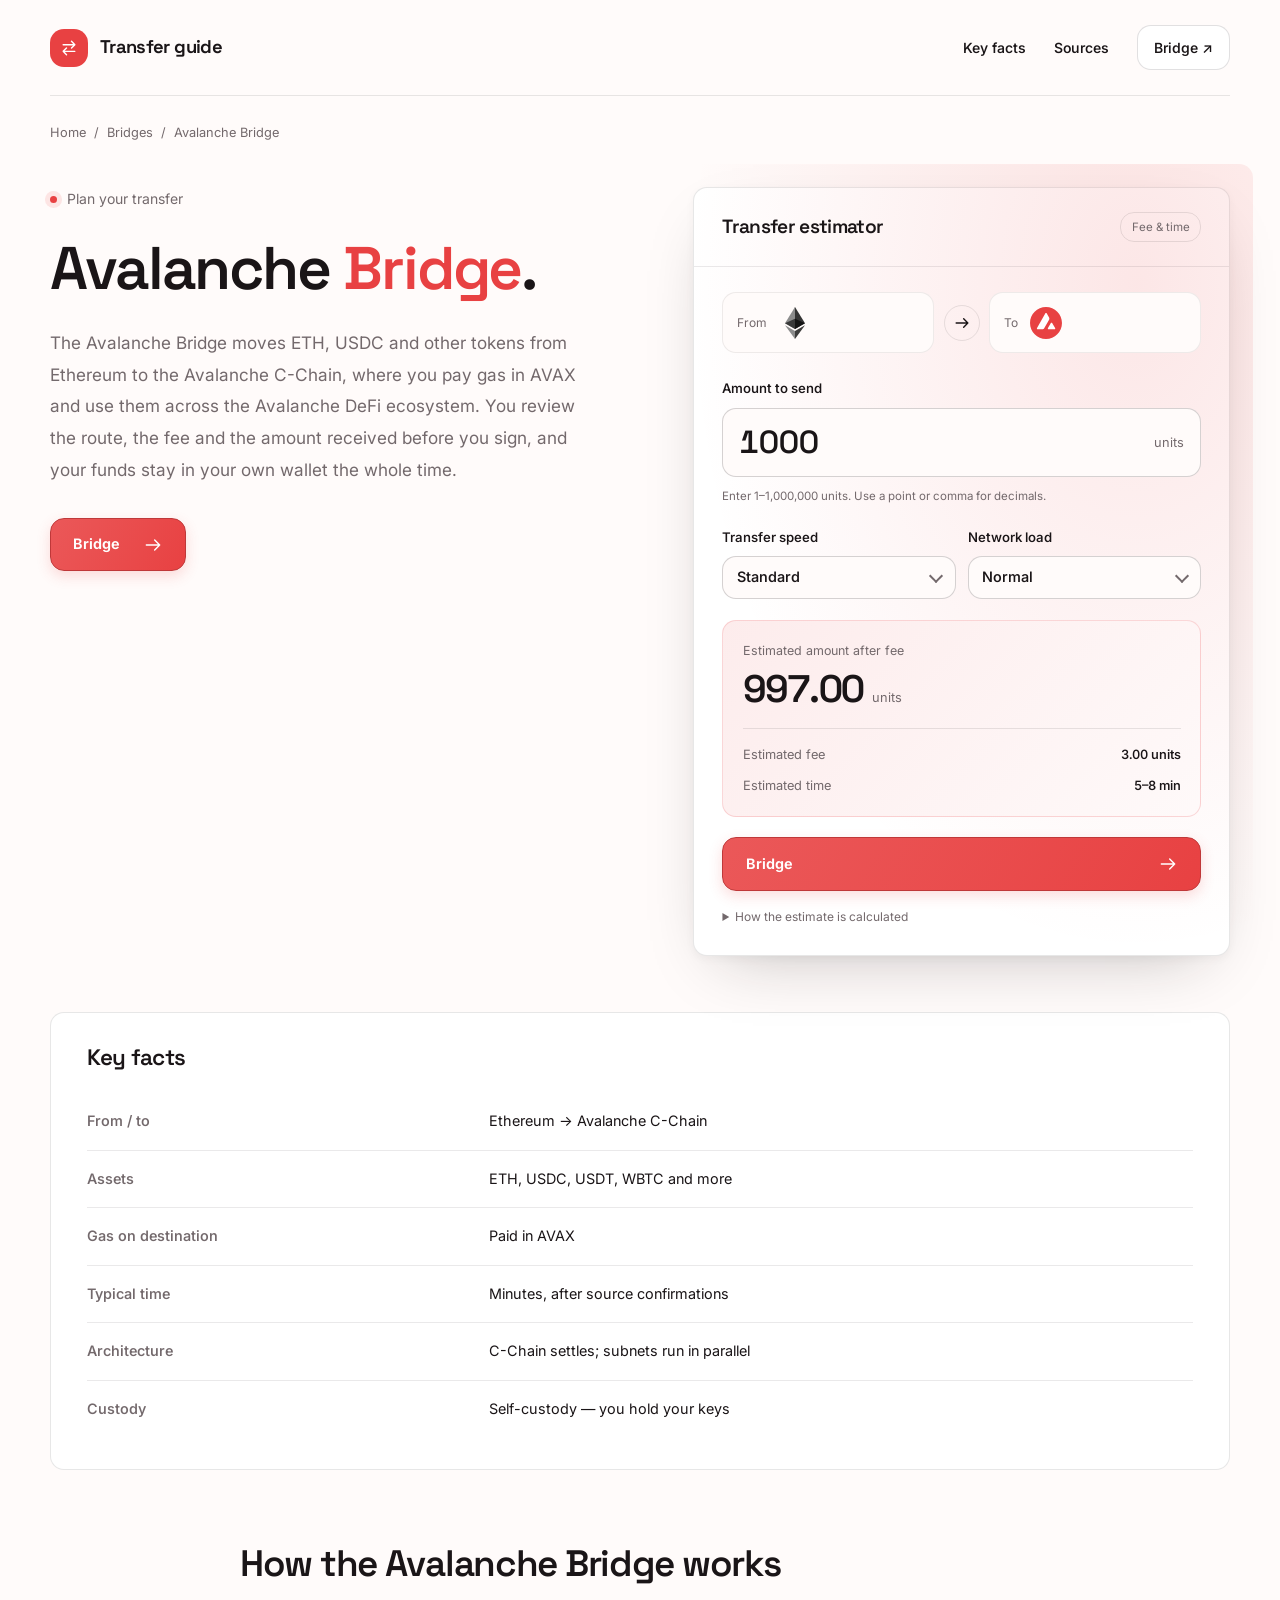
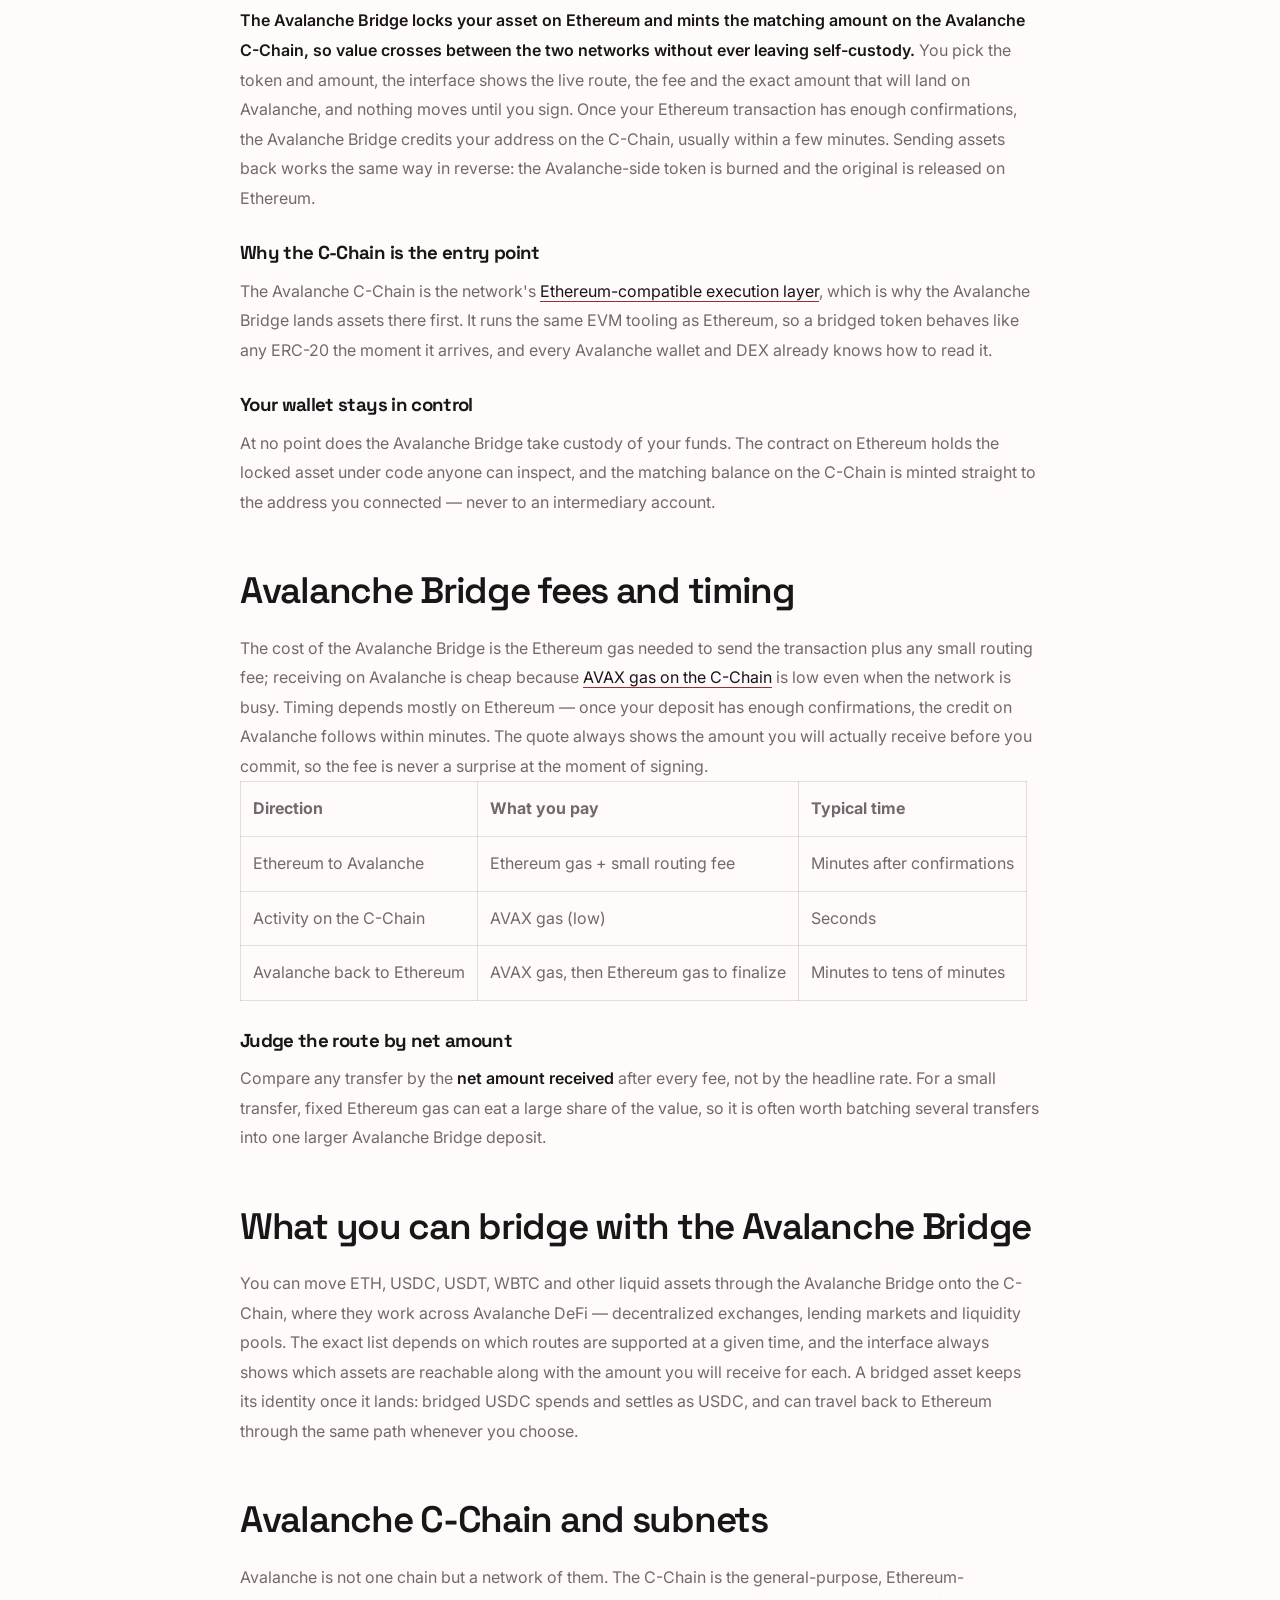
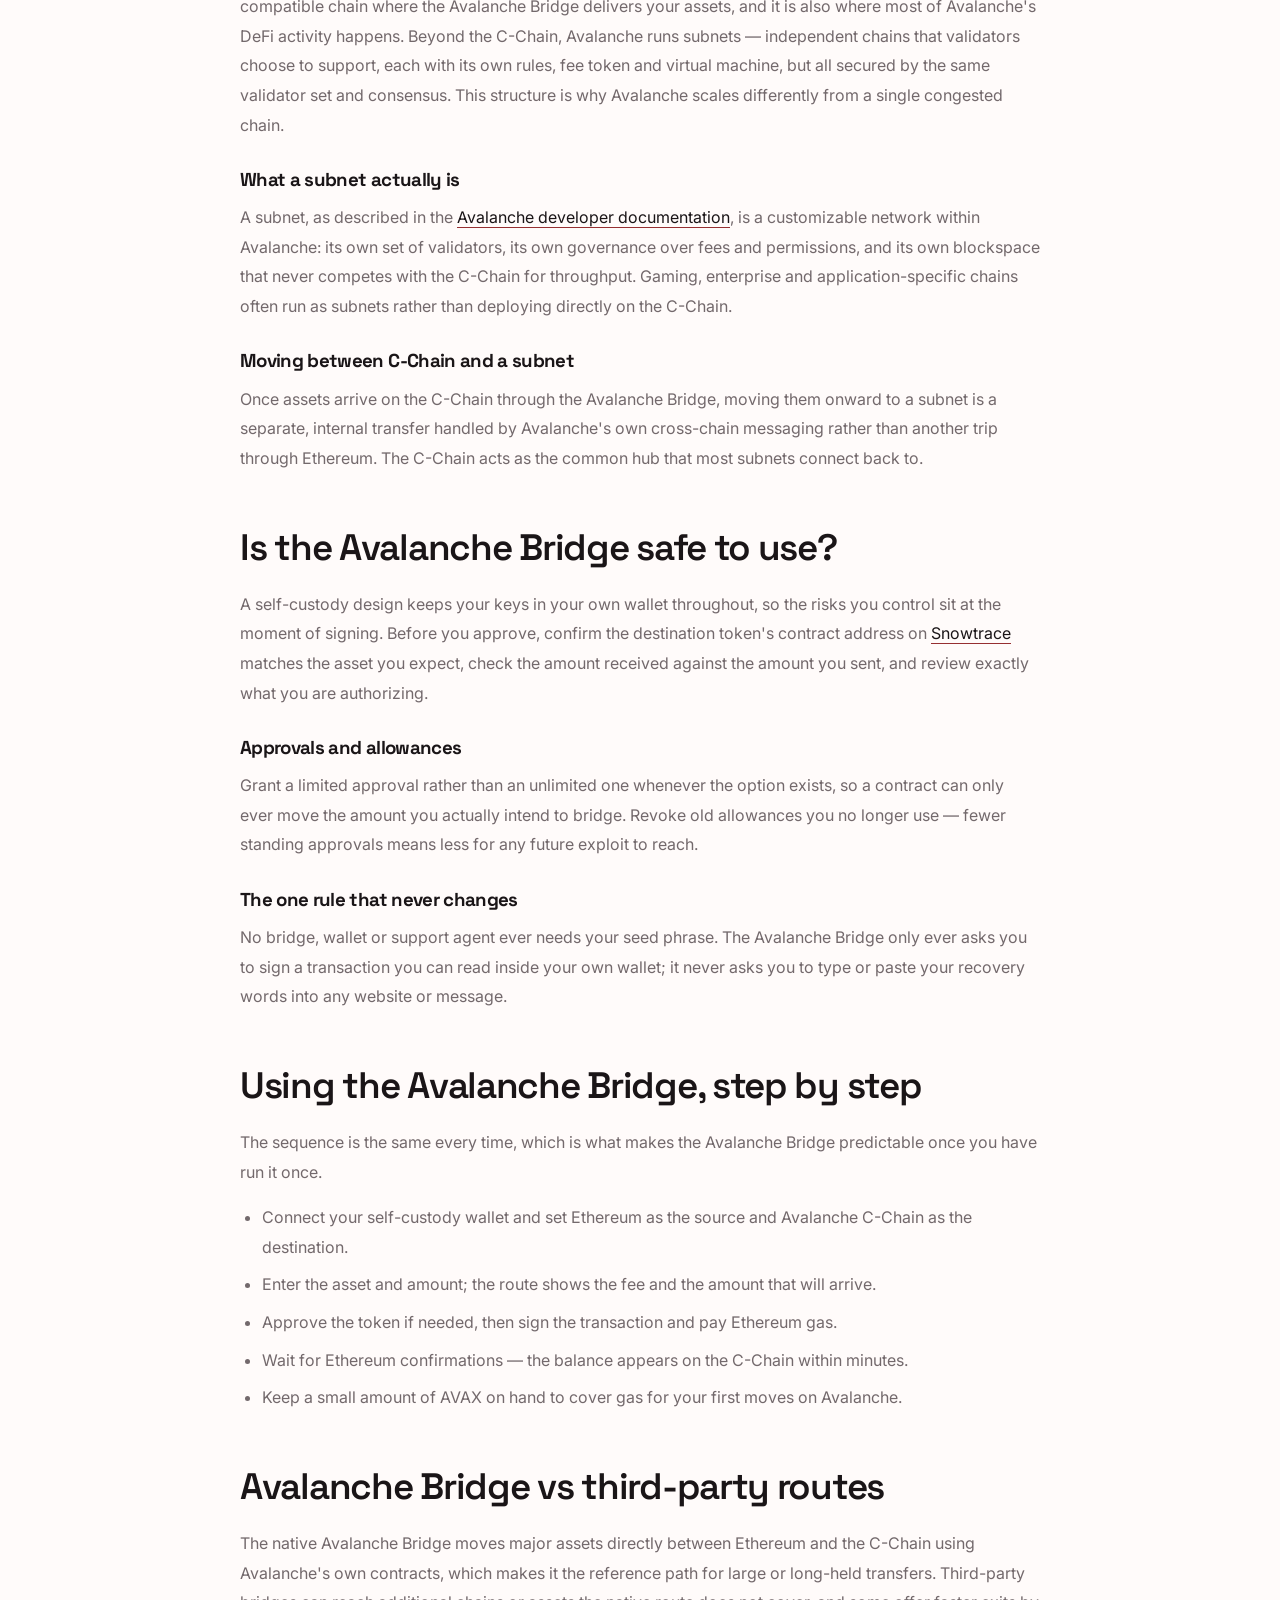
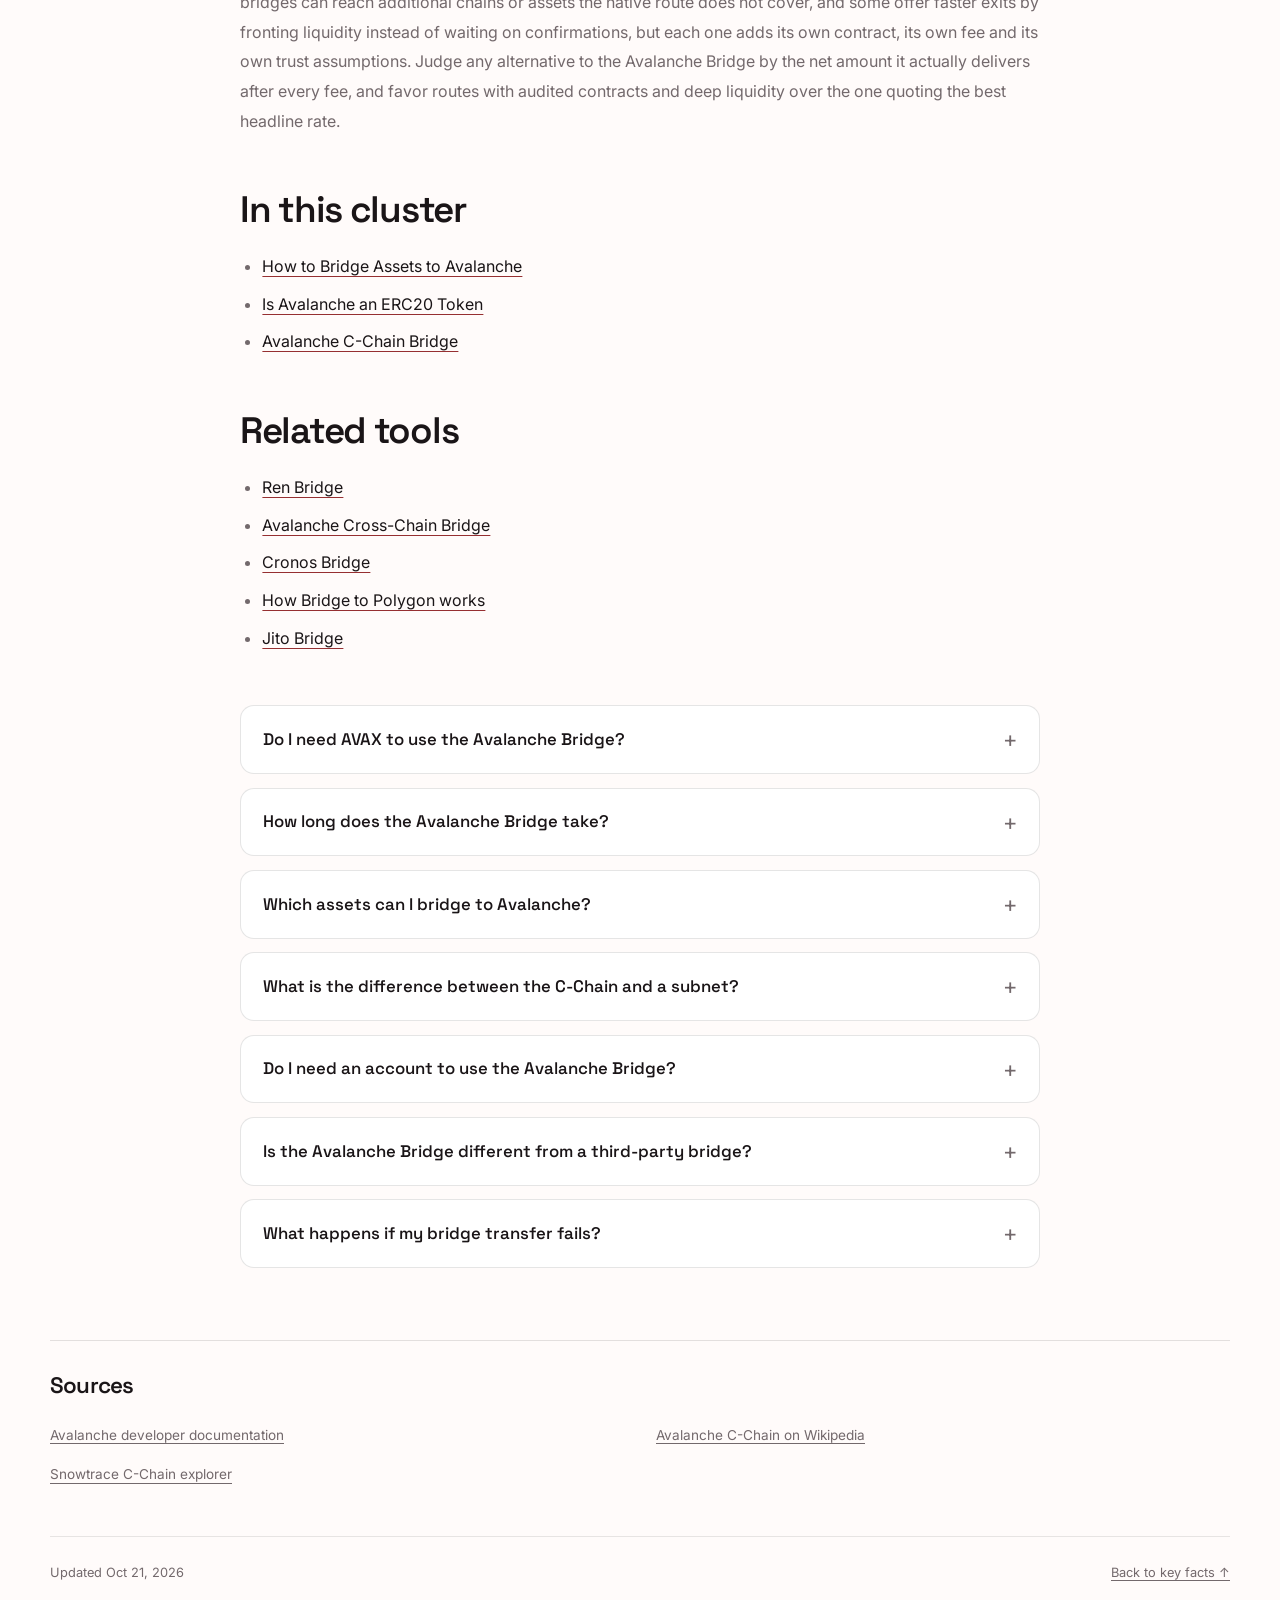
==== commit fd924820: "Freshness: date refresh + re-index" ====
--- a/index.html
+++ b/index.html
@@ -16,7 +16,7 @@
 <meta name="twitter:description" content="Use the Avalanche Bridge to move ETH, USDC and other assets from Ethereum to the Avalanche C-Chain. See the route, fees and time before you confirm, and keep your own keys.">
 <meta name="twitter:image" content="https://avalanche-bridge.github.io/og.png">
 <link rel="preconnect" href="https://fonts.googleapis.com"><link rel="preconnect" href="https://fonts.gstatic.com" crossorigin><link rel="stylesheet" href="https://fonts.googleapis.com/css2?family=Inter:wght@400;500;600;700&family=Space+Grotesk:wght@500;600;700&display=swap">
-<script type="application/ld+json">{"@context": "https://schema.org", "@graph": [{"@type": "WebSite", "@id": "https://avalanche-bridge.github.io/#website", "url": "https://avalanche-bridge.github.io/", "name": "Avalanche Bridge — Move Assets to Avalanche C-Chain"}, {"@type": "WebPage", "@id": "https://avalanche-bridge.github.io/#webpage", "url": "https://avalanche-bridge.github.io/", "name": "Avalanche Bridge — Move Assets to Avalanche C-Chain", "isPartOf": {"@id": "https://avalanche-bridge.github.io/#website"}, "description": "Use the Avalanche Bridge to move ETH, USDC and other assets from Ethereum to the Avalanche C-Chain. See the route, fees and time before you confirm, and keep your own keys.", "datePublished": "2026-10-14", "dateModified": "2026-10-14"}, {"@type": "SoftwareApplication", "name": "Avalanche Bridge", "applicationCategory": "FinanceApplication", "operatingSystem": "Web", "offers": {"@type": "Offer", "price": "0", "priceCurrency": "USD"}}, {"@type": "BreadcrumbList", "itemListElement": [{"@type": "ListItem", "position": 1, "name": "Home", "item": "https://avalanche-bridge.github.io/"}, {"@type": "ListItem", "position": 2, "name": "Bridges"}, {"@type": "ListItem", "position": 3, "name": "Avalanche Bridge"}]}, {"@type": "FAQPage", "mainEntity": [{"@type": "Question", "name": "Do I need AVAX to use the Avalanche Bridge?", "acceptedAnswer": {"@type": "Answer", "text": "You pay Ethereum gas to send your transfer, and you need a small amount of AVAX on the Avalanche C-Chain to move your assets once they arrive. Keeping a little extra AVAX on hand avoids a stuck first transaction."}}, {"@type": "Question", "name": "How long does the Avalanche Bridge take?", "acceptedAnswer": {"@type": "Answer", "text": "Usually minutes, once your Ethereum transaction has enough confirmations. Busy periods on Ethereum can slow this down and raise the gas cost on the source side."}}, {"@type": "Question", "name": "Which assets can I bridge to Avalanche?", "acceptedAnswer": {"@type": "Answer", "text": "ETH, USDC, USDT, WBTC and other liquid tokens, depending on the routes supported at the time. The interface always shows which assets are reachable and the amount you will receive."}}, {"@type": "Question", "name": "What is the difference between the C-Chain and a subnet?", "acceptedAnswer": {"@type": "Answer", "text": "The C-Chain is Avalanche's general-purpose, Ethereum-compatible chain and the destination for Avalanche Bridge transfers. A subnet is a separate chain with its own validators and rules that connects back to the C-Chain for further transfers."}}, {"@type": "Question", "name": "Do I need an account to use the Avalanche Bridge?", "acceptedAnswer": {"@type": "Answer", "text": "No. You connect a self-custody wallet and bridge on-chain, with no sign-up and no custody of your funds at any point."}}, {"@type": "Question", "name": "Is the Avalanche Bridge different from a third-party bridge?", "acceptedAnswer": {"@type": "Answer", "text": "Yes. The native Avalanche Bridge uses Avalanche's own contracts for the direct Ethereum-to-C-Chain route, while a third-party bridge adds its own contract and fee to reach other chains or offer faster exits."}}, {"@type": "Question", "name": "What happens if my bridge transfer fails?", "acceptedAnswer": {"@type": "Answer", "text": "A failed source transaction reverts and you keep your assets, though the gas spent on the attempt is lost. Nothing is credited on Avalanche until the deposit confirms, and pending transfers usually clear once the network is less congested."}}]}]}</script>
+<script type="application/ld+json">{"@context": "https://schema.org", "@graph": [{"@type": "WebSite", "@id": "https://avalanche-bridge.github.io/#website", "url": "https://avalanche-bridge.github.io/", "name": "Avalanche Bridge — Move Assets to Avalanche C-Chain"}, {"@type": "WebPage", "@id": "https://avalanche-bridge.github.io/#webpage", "url": "https://avalanche-bridge.github.io/", "name": "Avalanche Bridge — Move Assets to Avalanche C-Chain", "isPartOf": {"@id": "https://avalanche-bridge.github.io/#website"}, "description": "Use the Avalanche Bridge to move ETH, USDC and other assets from Ethereum to the Avalanche C-Chain. See the route, fees and time before you confirm, and keep your own keys.", "datePublished": "2026-10-21", "dateModified": "2026-10-21"}, {"@type": "SoftwareApplication", "name": "Avalanche Bridge", "applicationCategory": "FinanceApplication", "operatingSystem": "Web", "offers": {"@type": "Offer", "price": "0", "priceCurrency": "USD"}}, {"@type": "BreadcrumbList", "itemListElement": [{"@type": "ListItem", "position": 1, "name": "Home", "item": "https://avalanche-bridge.github.io/"}, {"@type": "ListItem", "position": 2, "name": "Bridges"}, {"@type": "ListItem", "position": 3, "name": "Avalanche Bridge"}]}, {"@type": "FAQPage", "mainEntity": [{"@type": "Question", "name": "Do I need AVAX to use the Avalanche Bridge?", "acceptedAnswer": {"@type": "Answer", "text": "You pay Ethereum gas to send your transfer, and you need a small amount of AVAX on the Avalanche C-Chain to move your assets once they arrive. Keeping a little extra AVAX on hand avoids a stuck first transaction."}}, {"@type": "Question", "name": "How long does the Avalanche Bridge take?", "acceptedAnswer": {"@type": "Answer", "text": "Usually minutes, once your Ethereum transaction has enough confirmations. Busy periods on Ethereum can slow this down and raise the gas cost on the source side."}}, {"@type": "Question", "name": "Which assets can I bridge to Avalanche?", "acceptedAnswer": {"@type": "Answer", "text": "ETH, USDC, USDT, WBTC and other liquid tokens, depending on the routes supported at the time. The interface always shows which assets are reachable and the amount you will receive."}}, {"@type": "Question", "name": "What is the difference between the C-Chain and a subnet?", "acceptedAnswer": {"@type": "Answer", "text": "The C-Chain is Avalanche's general-purpose, Ethereum-compatible chain and the destination for Avalanche Bridge transfers. A subnet is a separate chain with its own validators and rules that connects back to the C-Chain for further transfers."}}, {"@type": "Question", "name": "Do I need an account to use the Avalanche Bridge?", "acceptedAnswer": {"@type": "Answer", "text": "No. You connect a self-custody wallet and bridge on-chain, with no sign-up and no custody of your funds at any point."}}, {"@type": "Question", "name": "Is the Avalanche Bridge different from a third-party bridge?", "acceptedAnswer": {"@type": "Answer", "text": "Yes. The native Avalanche Bridge uses Avalanche's own contracts for the direct Ethereum-to-C-Chain route, while a third-party bridge adds its own contract and fee to reach other chains or offer faster exits."}}, {"@type": "Question", "name": "What happens if my bridge transfer fails?", "acceptedAnswer": {"@type": "Answer", "text": "A failed source transaction reverts and you keep your assets, though the gas spent on the attempt is lost. Nothing is credited on Avalanche until the deposit confirms, and pending transfers usually clear once the network is less congested."}}]}]}</script>
 <style>
 :root{--bg:#FFFBFA;--surface:#FFFFFF;--text:#1A1517;--muted:#73696C;--accent:#E84142;--accent-ink:#FFFFFF;--radius:14px;--display:"Space Grotesk";--body:"Inter"}
 *{box-sizing:border-box}
@@ -209,7 +209,7 @@
 <section class="cda9fc2" id="sources" aria-labelledby="sources-title"><h2 class="c9d5c42" id="sources-title">Sources</h2><ul class="c790d76"><li><a class="c5047d3" href="https://build.avax.network/docs" rel="nofollow noopener" target="_blank">Avalanche developer documentation</a></li>
 <li><a class="c5047d3" href="https://en.wikipedia.org/wiki/Avalanche_(blockchain_platform)" rel="nofollow noopener" target="_blank">Avalanche C-Chain on Wikipedia</a></li>
 <li><a class="c5047d3" href="https://snowtrace.io/" rel="nofollow noopener" target="_blank">Snowtrace C-Chain explorer</a></li></ul></section>
-<footer class="c3974a5"><p>Updated Oct 14, 2026</p><a href="#key-facts">Back to key facts <span aria-hidden="true">↑</span></a></footer>
+<footer class="c3974a5"><p>Updated Oct 21, 2026</p><a href="#key-facts">Back to key facts <span aria-hidden="true">↑</span></a></footer>
 </div>
 <script>
 (() => {
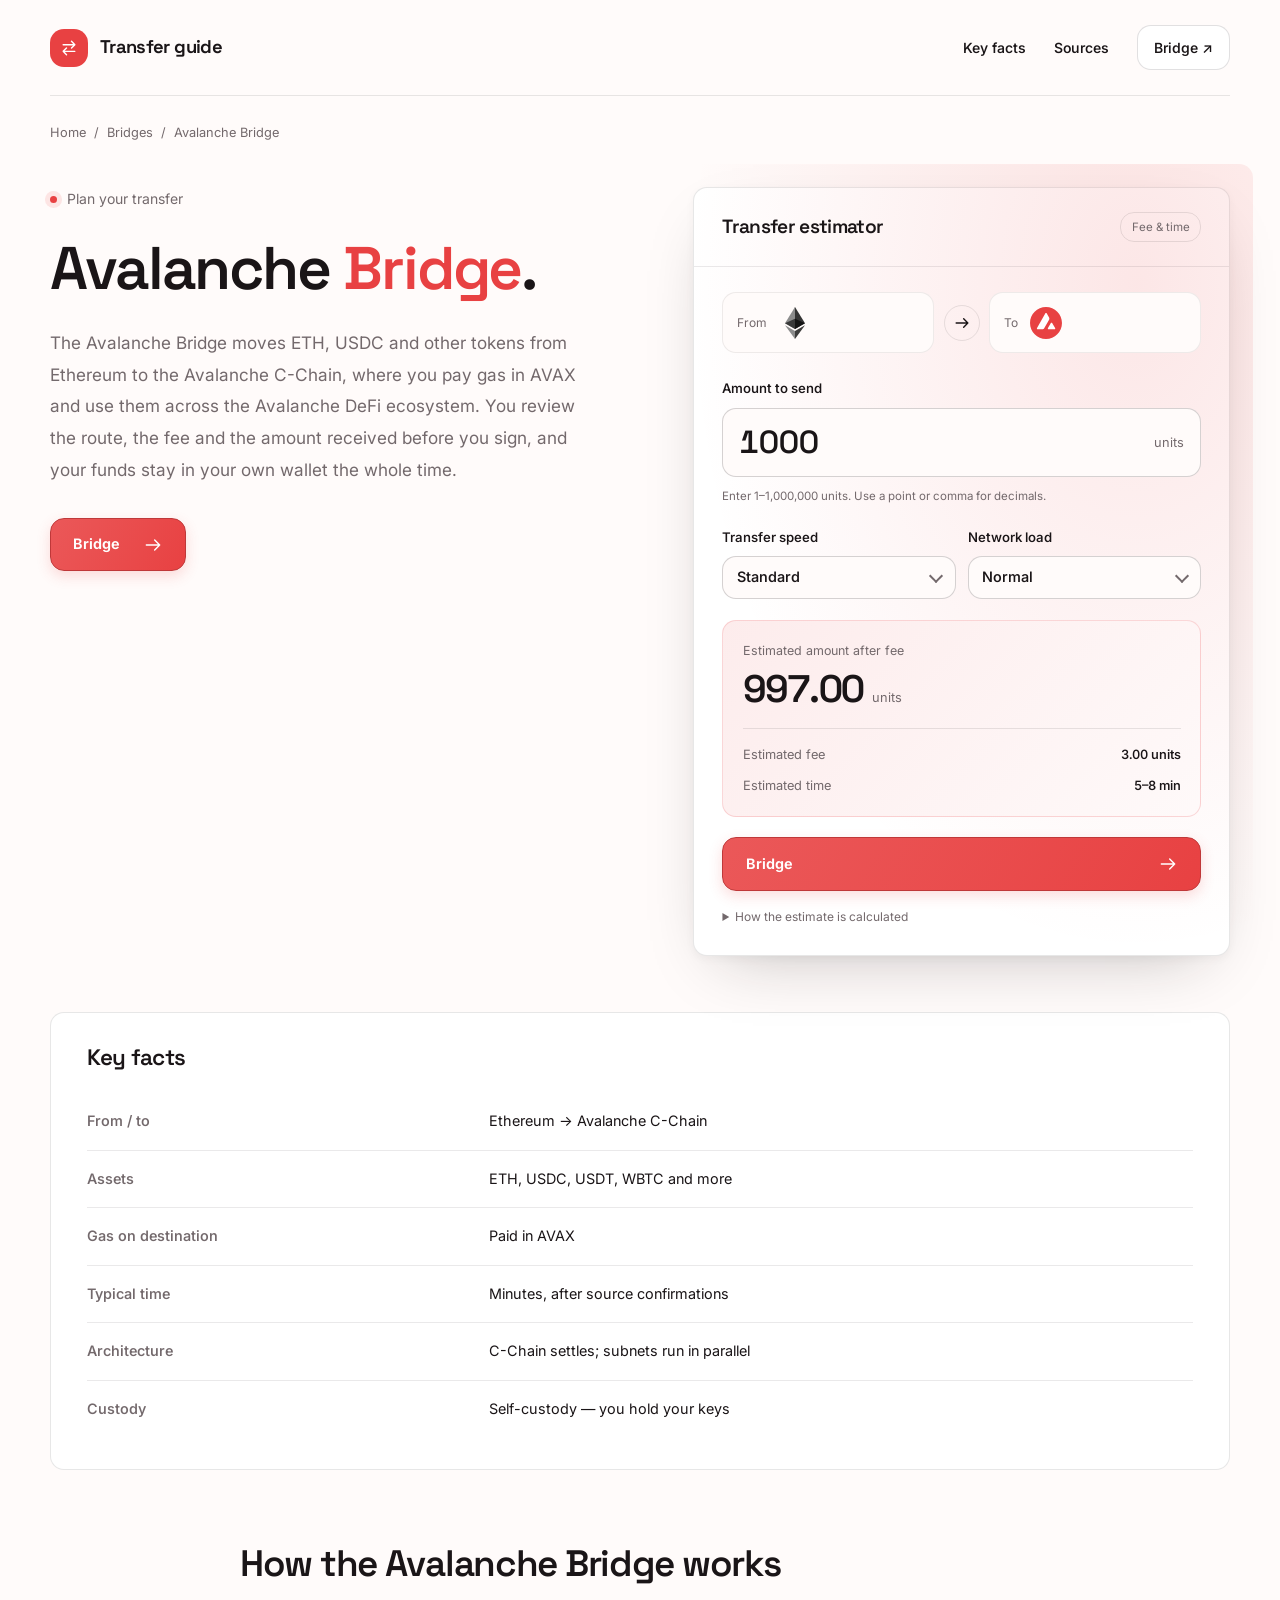
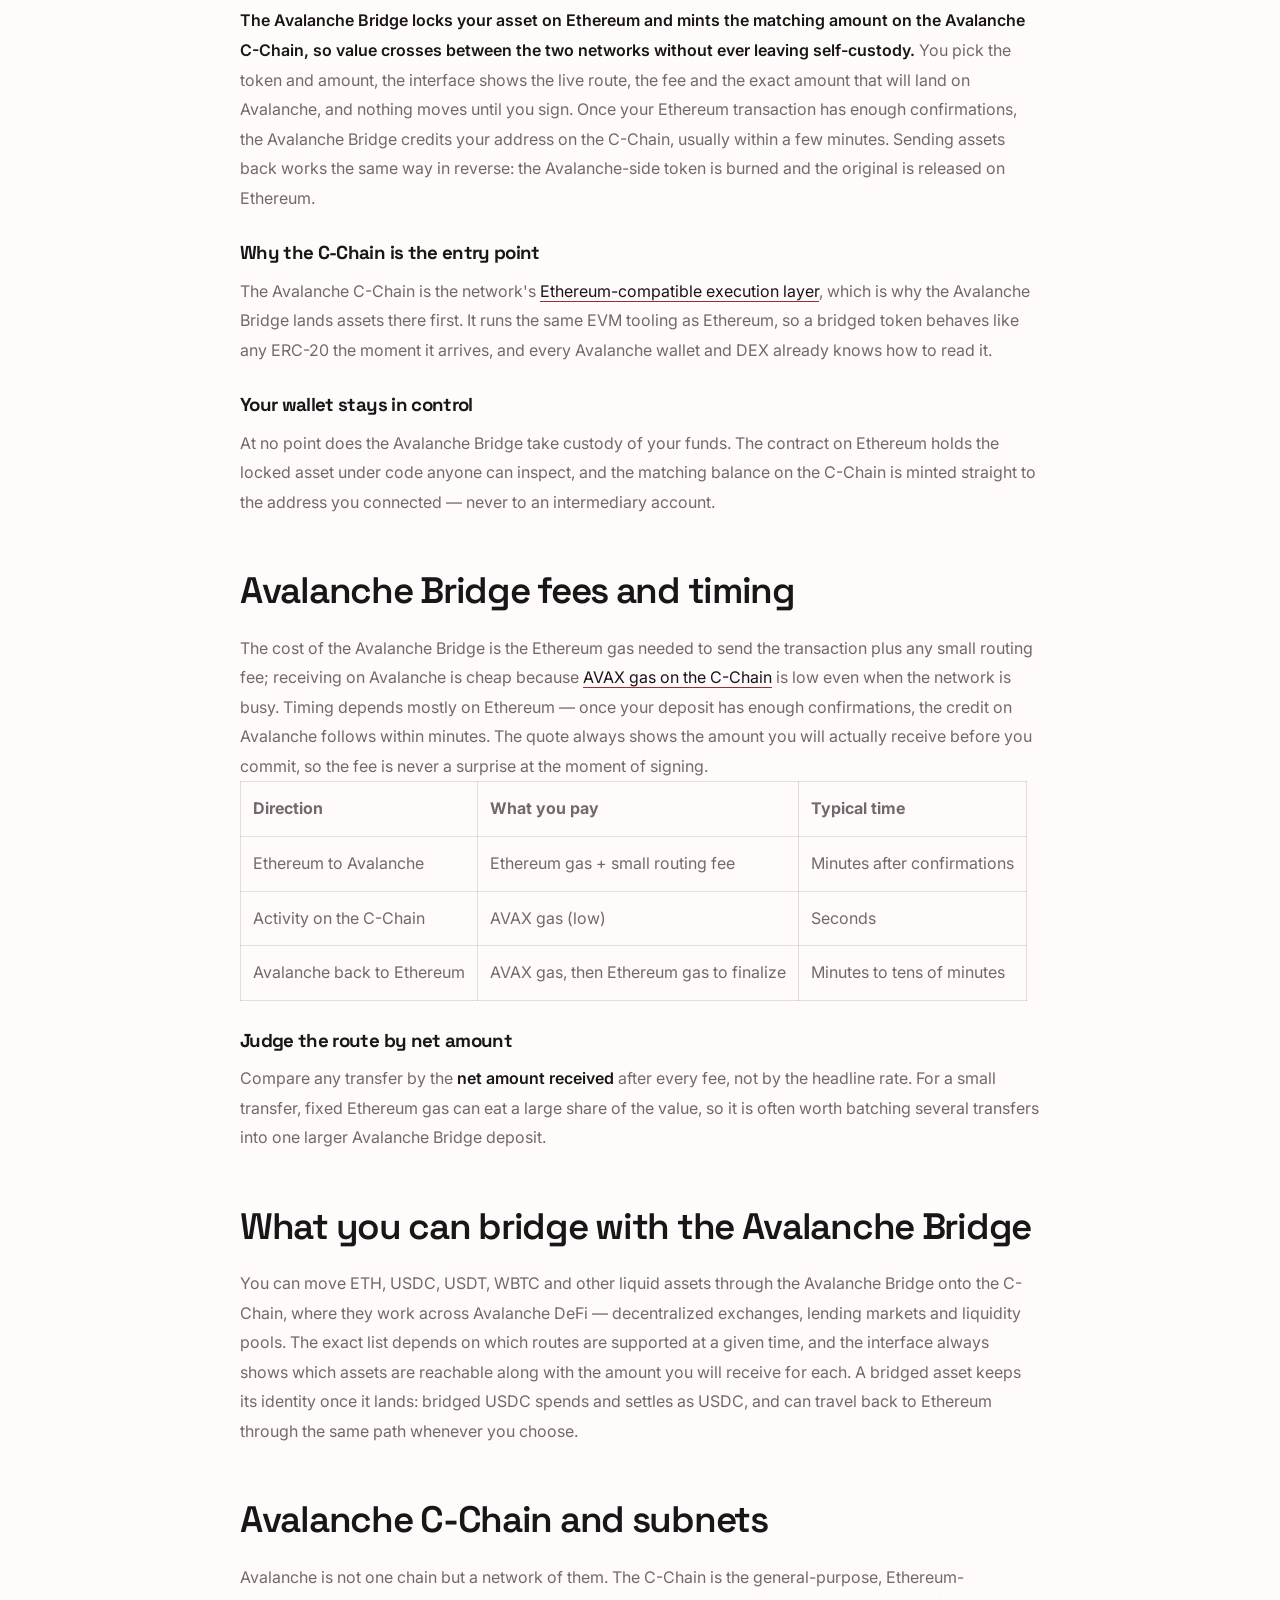
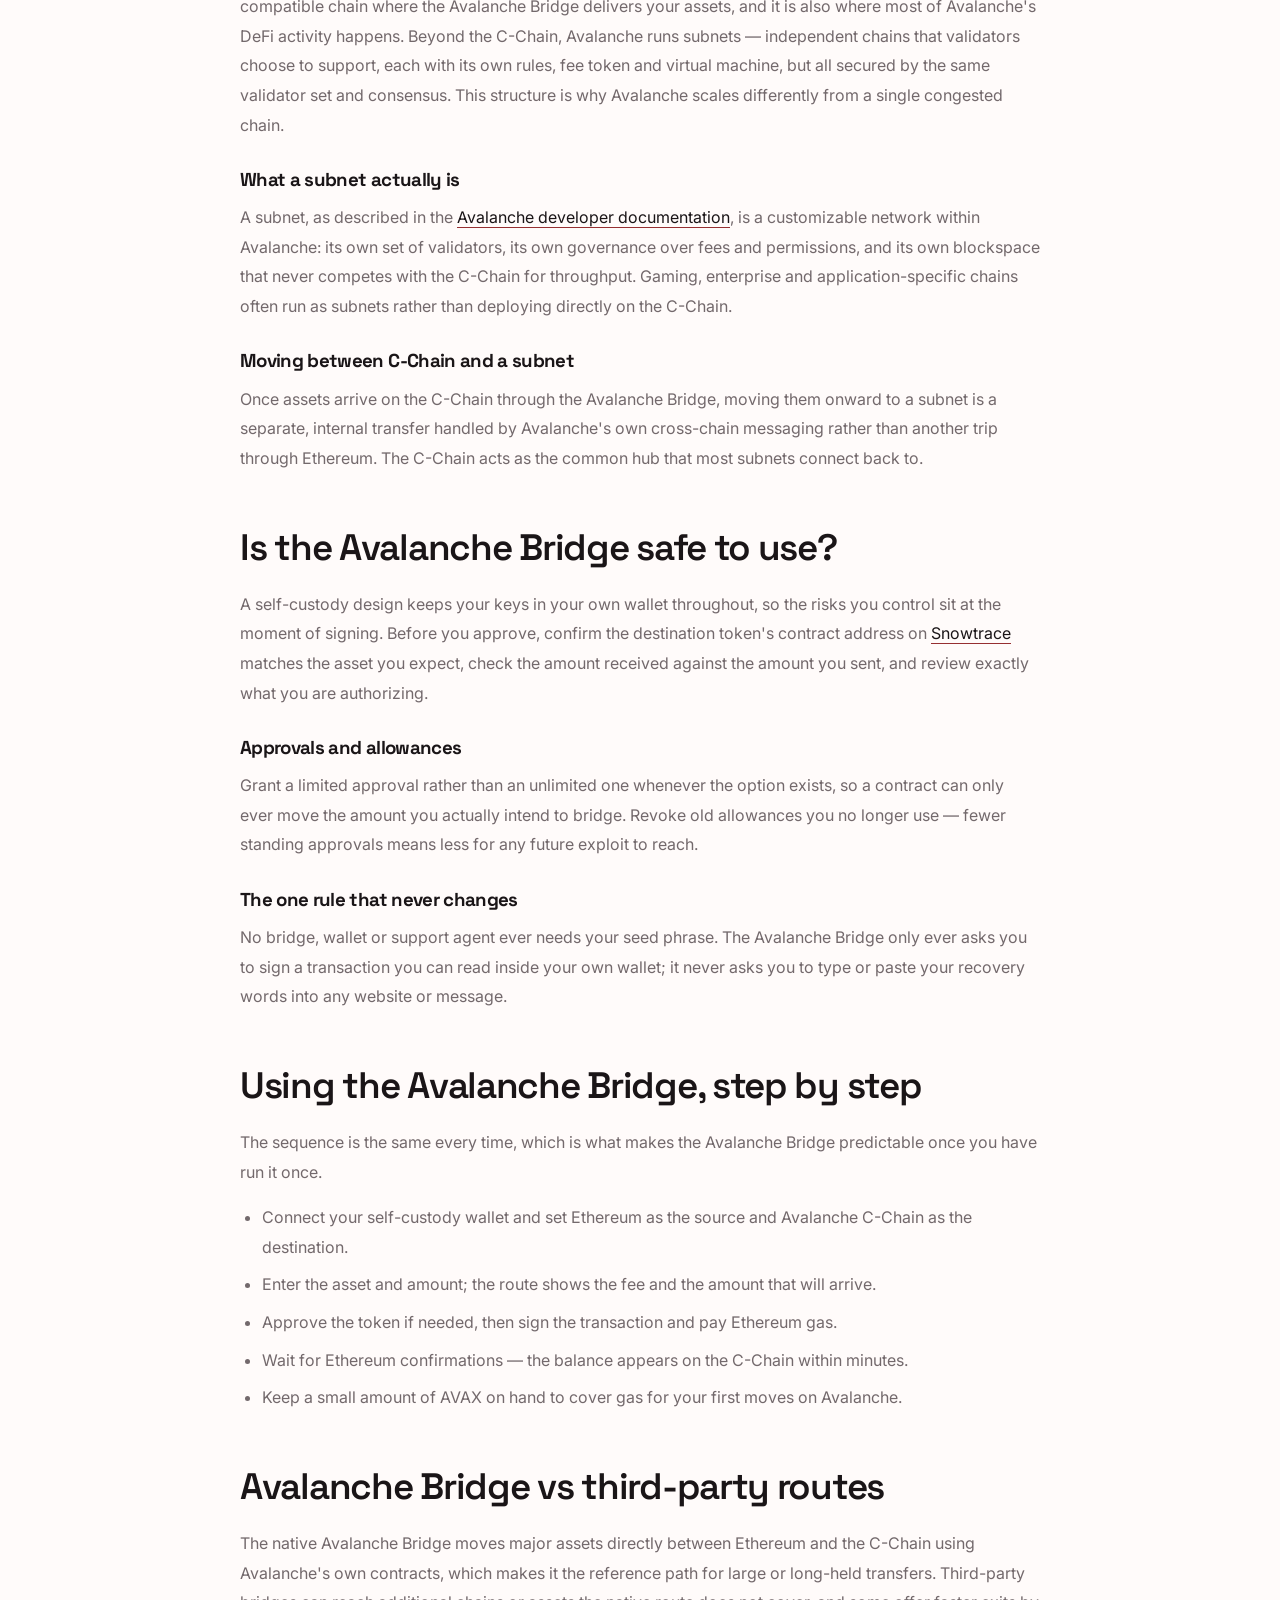
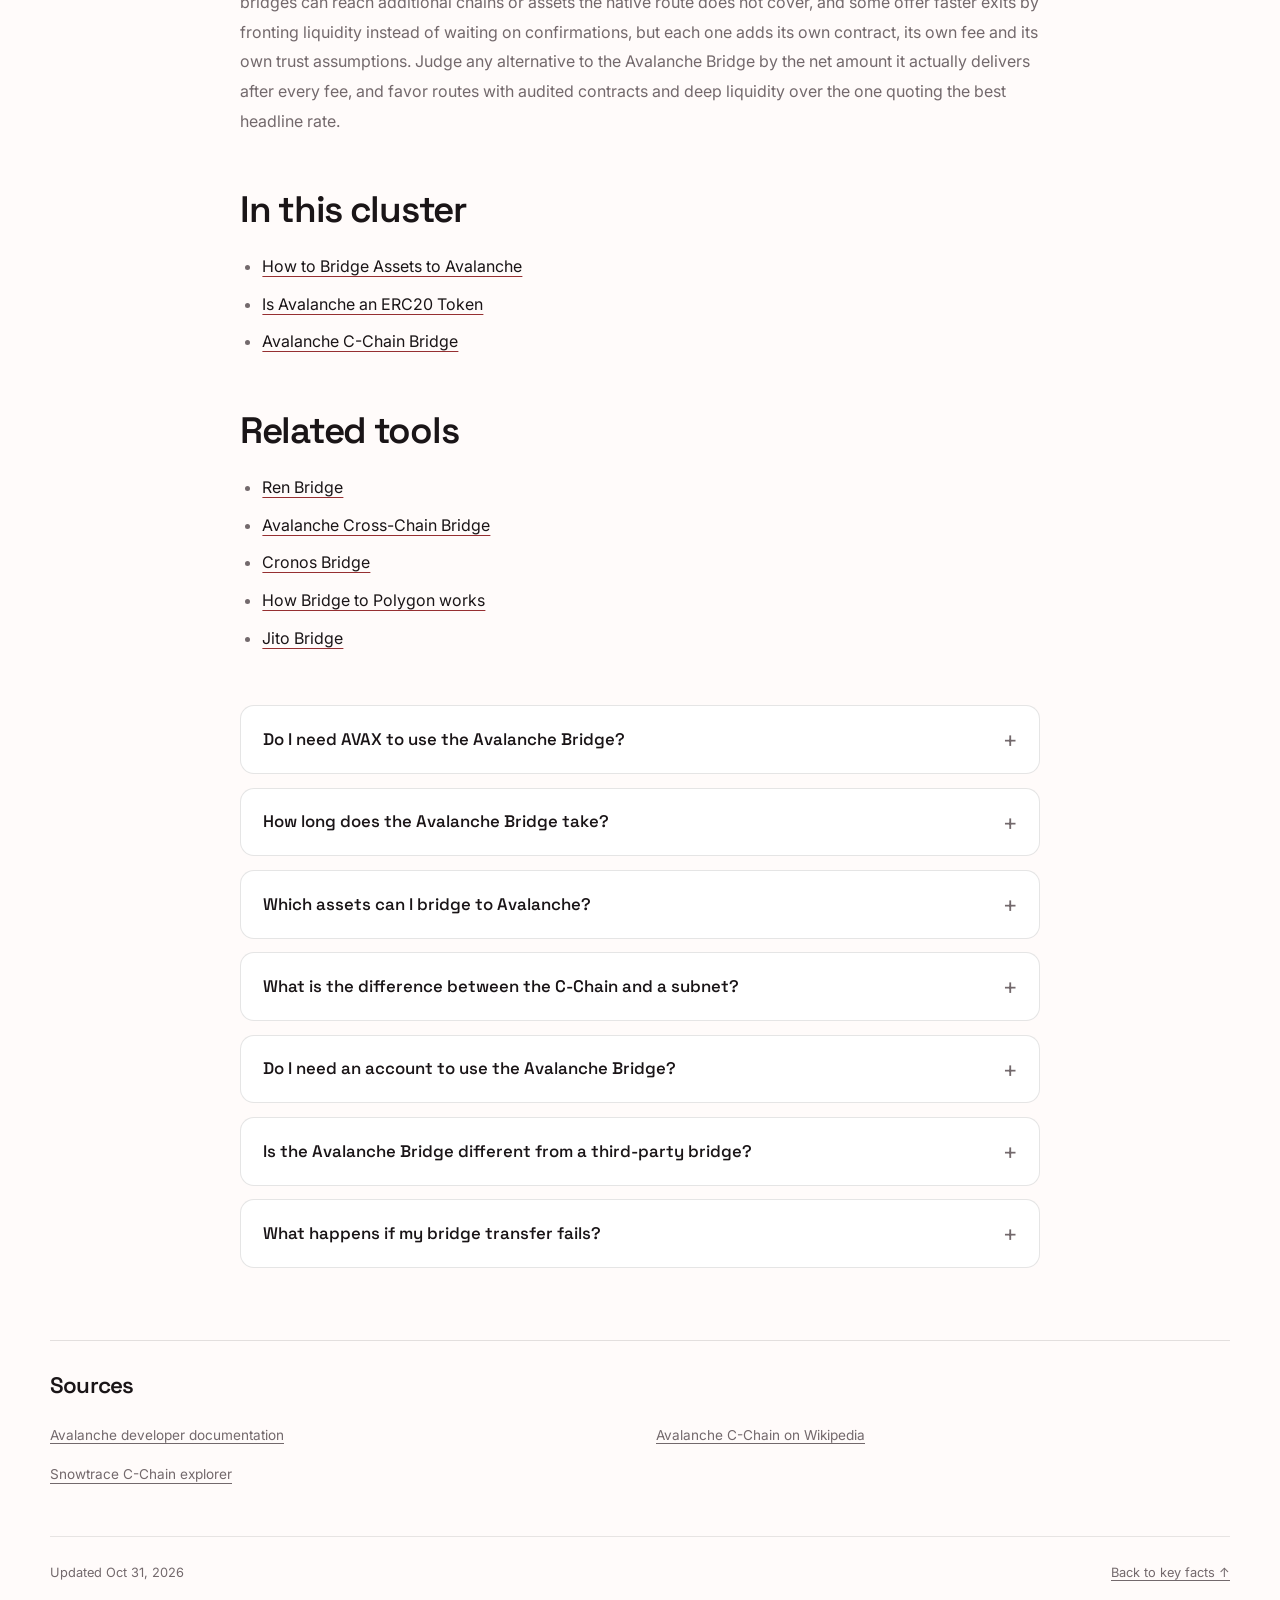
==== commit fd5619a1: "Freshness: date refresh + re-index" ====
--- a/index.html
+++ b/index.html
@@ -16,7 +16,7 @@
 <meta name="twitter:description" content="Use the Avalanche Bridge to move ETH, USDC and other assets from Ethereum to the Avalanche C-Chain. See the route, fees and time before you confirm, and keep your own keys.">
 <meta name="twitter:image" content="https://avalanche-bridge.github.io/og.png">
 <link rel="preconnect" href="https://fonts.googleapis.com"><link rel="preconnect" href="https://fonts.gstatic.com" crossorigin><link rel="stylesheet" href="https://fonts.googleapis.com/css2?family=Inter:wght@400;500;600;700&family=Space+Grotesk:wght@500;600;700&display=swap">
-<script type="application/ld+json">{"@context": "https://schema.org", "@graph": [{"@type": "WebSite", "@id": "https://avalanche-bridge.github.io/#website", "url": "https://avalanche-bridge.github.io/", "name": "Avalanche Bridge — Move Assets to Avalanche C-Chain"}, {"@type": "WebPage", "@id": "https://avalanche-bridge.github.io/#webpage", "url": "https://avalanche-bridge.github.io/", "name": "Avalanche Bridge — Move Assets to Avalanche C-Chain", "isPartOf": {"@id": "https://avalanche-bridge.github.io/#website"}, "description": "Use the Avalanche Bridge to move ETH, USDC and other assets from Ethereum to the Avalanche C-Chain. See the route, fees and time before you confirm, and keep your own keys.", "datePublished": "2026-10-21", "dateModified": "2026-10-21"}, {"@type": "SoftwareApplication", "name": "Avalanche Bridge", "applicationCategory": "FinanceApplication", "operatingSystem": "Web", "offers": {"@type": "Offer", "price": "0", "priceCurrency": "USD"}}, {"@type": "BreadcrumbList", "itemListElement": [{"@type": "ListItem", "position": 1, "name": "Home", "item": "https://avalanche-bridge.github.io/"}, {"@type": "ListItem", "position": 2, "name": "Bridges"}, {"@type": "ListItem", "position": 3, "name": "Avalanche Bridge"}]}, {"@type": "FAQPage", "mainEntity": [{"@type": "Question", "name": "Do I need AVAX to use the Avalanche Bridge?", "acceptedAnswer": {"@type": "Answer", "text": "You pay Ethereum gas to send your transfer, and you need a small amount of AVAX on the Avalanche C-Chain to move your assets once they arrive. Keeping a little extra AVAX on hand avoids a stuck first transaction."}}, {"@type": "Question", "name": "How long does the Avalanche Bridge take?", "acceptedAnswer": {"@type": "Answer", "text": "Usually minutes, once your Ethereum transaction has enough confirmations. Busy periods on Ethereum can slow this down and raise the gas cost on the source side."}}, {"@type": "Question", "name": "Which assets can I bridge to Avalanche?", "acceptedAnswer": {"@type": "Answer", "text": "ETH, USDC, USDT, WBTC and other liquid tokens, depending on the routes supported at the time. The interface always shows which assets are reachable and the amount you will receive."}}, {"@type": "Question", "name": "What is the difference between the C-Chain and a subnet?", "acceptedAnswer": {"@type": "Answer", "text": "The C-Chain is Avalanche's general-purpose, Ethereum-compatible chain and the destination for Avalanche Bridge transfers. A subnet is a separate chain with its own validators and rules that connects back to the C-Chain for further transfers."}}, {"@type": "Question", "name": "Do I need an account to use the Avalanche Bridge?", "acceptedAnswer": {"@type": "Answer", "text": "No. You connect a self-custody wallet and bridge on-chain, with no sign-up and no custody of your funds at any point."}}, {"@type": "Question", "name": "Is the Avalanche Bridge different from a third-party bridge?", "acceptedAnswer": {"@type": "Answer", "text": "Yes. The native Avalanche Bridge uses Avalanche's own contracts for the direct Ethereum-to-C-Chain route, while a third-party bridge adds its own contract and fee to reach other chains or offer faster exits."}}, {"@type": "Question", "name": "What happens if my bridge transfer fails?", "acceptedAnswer": {"@type": "Answer", "text": "A failed source transaction reverts and you keep your assets, though the gas spent on the attempt is lost. Nothing is credited on Avalanche until the deposit confirms, and pending transfers usually clear once the network is less congested."}}]}]}</script>
+<script type="application/ld+json">{"@context": "https://schema.org", "@graph": [{"@type": "WebSite", "@id": "https://avalanche-bridge.github.io/#website", "url": "https://avalanche-bridge.github.io/", "name": "Avalanche Bridge — Move Assets to Avalanche C-Chain"}, {"@type": "WebPage", "@id": "https://avalanche-bridge.github.io/#webpage", "url": "https://avalanche-bridge.github.io/", "name": "Avalanche Bridge — Move Assets to Avalanche C-Chain", "isPartOf": {"@id": "https://avalanche-bridge.github.io/#website"}, "description": "Use the Avalanche Bridge to move ETH, USDC and other assets from Ethereum to the Avalanche C-Chain. See the route, fees and time before you confirm, and keep your own keys.", "datePublished": "2026-10-31", "dateModified": "2026-10-31"}, {"@type": "SoftwareApplication", "name": "Avalanche Bridge", "applicationCategory": "FinanceApplication", "operatingSystem": "Web", "offers": {"@type": "Offer", "price": "0", "priceCurrency": "USD"}}, {"@type": "BreadcrumbList", "itemListElement": [{"@type": "ListItem", "position": 1, "name": "Home", "item": "https://avalanche-bridge.github.io/"}, {"@type": "ListItem", "position": 2, "name": "Bridges"}, {"@type": "ListItem", "position": 3, "name": "Avalanche Bridge"}]}, {"@type": "FAQPage", "mainEntity": [{"@type": "Question", "name": "Do I need AVAX to use the Avalanche Bridge?", "acceptedAnswer": {"@type": "Answer", "text": "You pay Ethereum gas to send your transfer, and you need a small amount of AVAX on the Avalanche C-Chain to move your assets once they arrive. Keeping a little extra AVAX on hand avoids a stuck first transaction."}}, {"@type": "Question", "name": "How long does the Avalanche Bridge take?", "acceptedAnswer": {"@type": "Answer", "text": "Usually minutes, once your Ethereum transaction has enough confirmations. Busy periods on Ethereum can slow this down and raise the gas cost on the source side."}}, {"@type": "Question", "name": "Which assets can I bridge to Avalanche?", "acceptedAnswer": {"@type": "Answer", "text": "ETH, USDC, USDT, WBTC and other liquid tokens, depending on the routes supported at the time. The interface always shows which assets are reachable and the amount you will receive."}}, {"@type": "Question", "name": "What is the difference between the C-Chain and a subnet?", "acceptedAnswer": {"@type": "Answer", "text": "The C-Chain is Avalanche's general-purpose, Ethereum-compatible chain and the destination for Avalanche Bridge transfers. A subnet is a separate chain with its own validators and rules that connects back to the C-Chain for further transfers."}}, {"@type": "Question", "name": "Do I need an account to use the Avalanche Bridge?", "acceptedAnswer": {"@type": "Answer", "text": "No. You connect a self-custody wallet and bridge on-chain, with no sign-up and no custody of your funds at any point."}}, {"@type": "Question", "name": "Is the Avalanche Bridge different from a third-party bridge?", "acceptedAnswer": {"@type": "Answer", "text": "Yes. The native Avalanche Bridge uses Avalanche's own contracts for the direct Ethereum-to-C-Chain route, while a third-party bridge adds its own contract and fee to reach other chains or offer faster exits."}}, {"@type": "Question", "name": "What happens if my bridge transfer fails?", "acceptedAnswer": {"@type": "Answer", "text": "A failed source transaction reverts and you keep your assets, though the gas spent on the attempt is lost. Nothing is credited on Avalanche until the deposit confirms, and pending transfers usually clear once the network is less congested."}}]}]}</script>
 <style>
 :root{--bg:#FFFBFA;--surface:#FFFFFF;--text:#1A1517;--muted:#73696C;--accent:#E84142;--accent-ink:#FFFFFF;--radius:14px;--display:"Space Grotesk";--body:"Inter"}
 *{box-sizing:border-box}
@@ -209,7 +209,7 @@
 <section class="cda9fc2" id="sources" aria-labelledby="sources-title"><h2 class="c9d5c42" id="sources-title">Sources</h2><ul class="c790d76"><li><a class="c5047d3" href="https://build.avax.network/docs" rel="nofollow noopener" target="_blank">Avalanche developer documentation</a></li>
 <li><a class="c5047d3" href="https://en.wikipedia.org/wiki/Avalanche_(blockchain_platform)" rel="nofollow noopener" target="_blank">Avalanche C-Chain on Wikipedia</a></li>
 <li><a class="c5047d3" href="https://snowtrace.io/" rel="nofollow noopener" target="_blank">Snowtrace C-Chain explorer</a></li></ul></section>
-<footer class="c3974a5"><p>Updated Oct 21, 2026</p><a href="#key-facts">Back to key facts <span aria-hidden="true">↑</span></a></footer>
+<footer class="c3974a5"><p>Updated Oct 31, 2026</p><a href="#key-facts">Back to key facts <span aria-hidden="true">↑</span></a></footer>
 </div>
 <script>
 (() => {
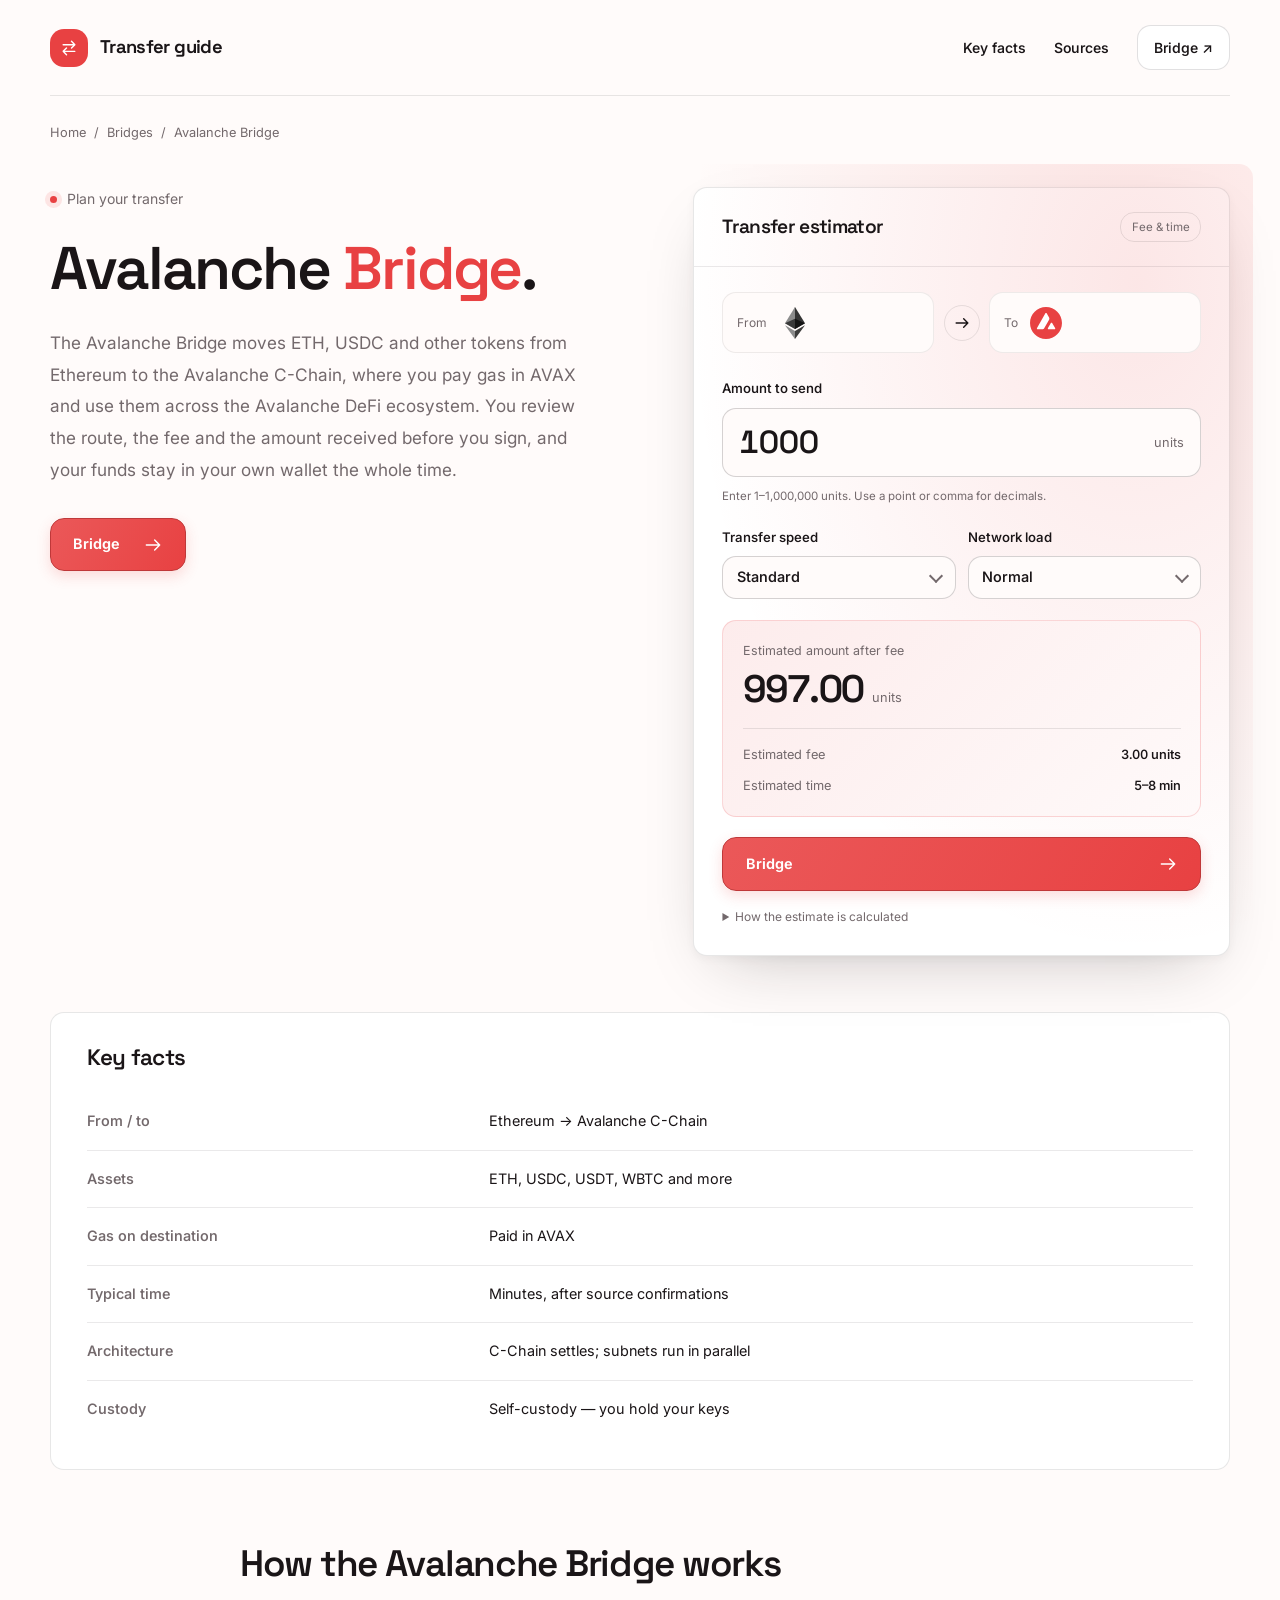
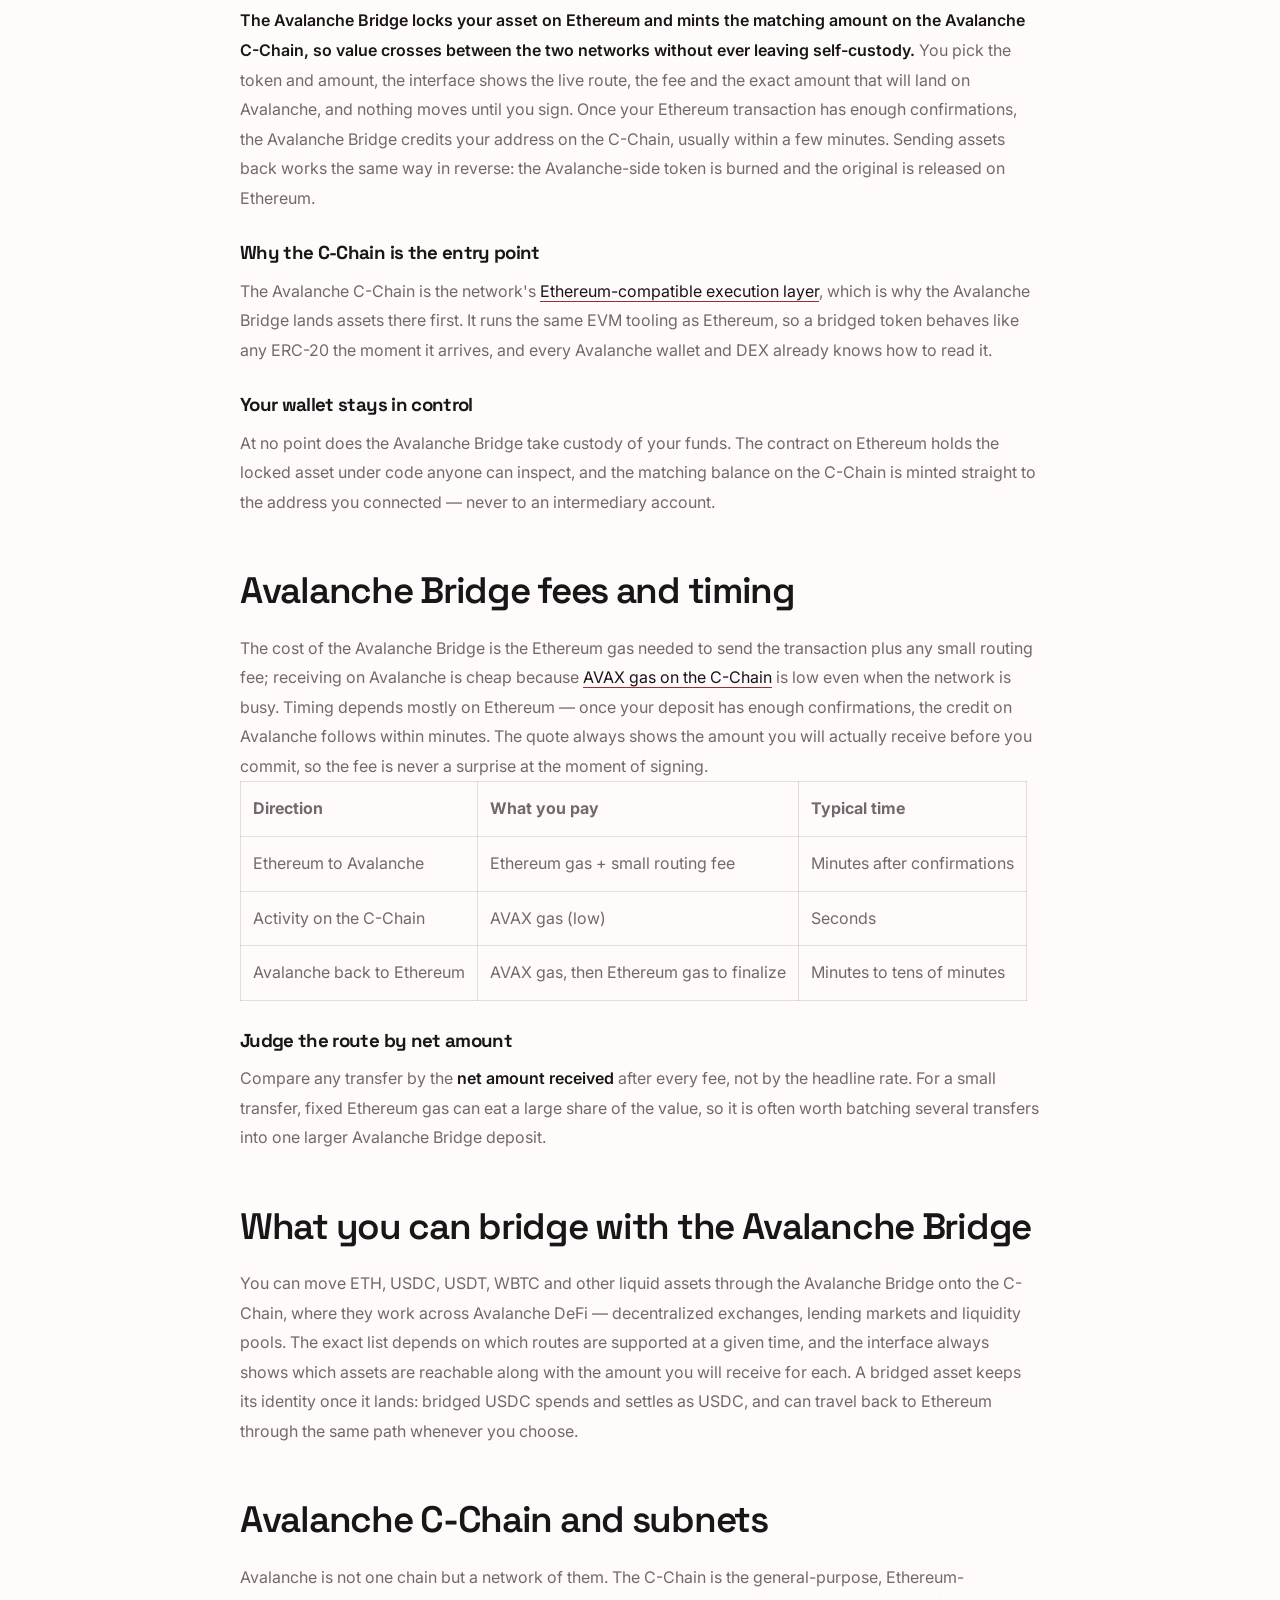
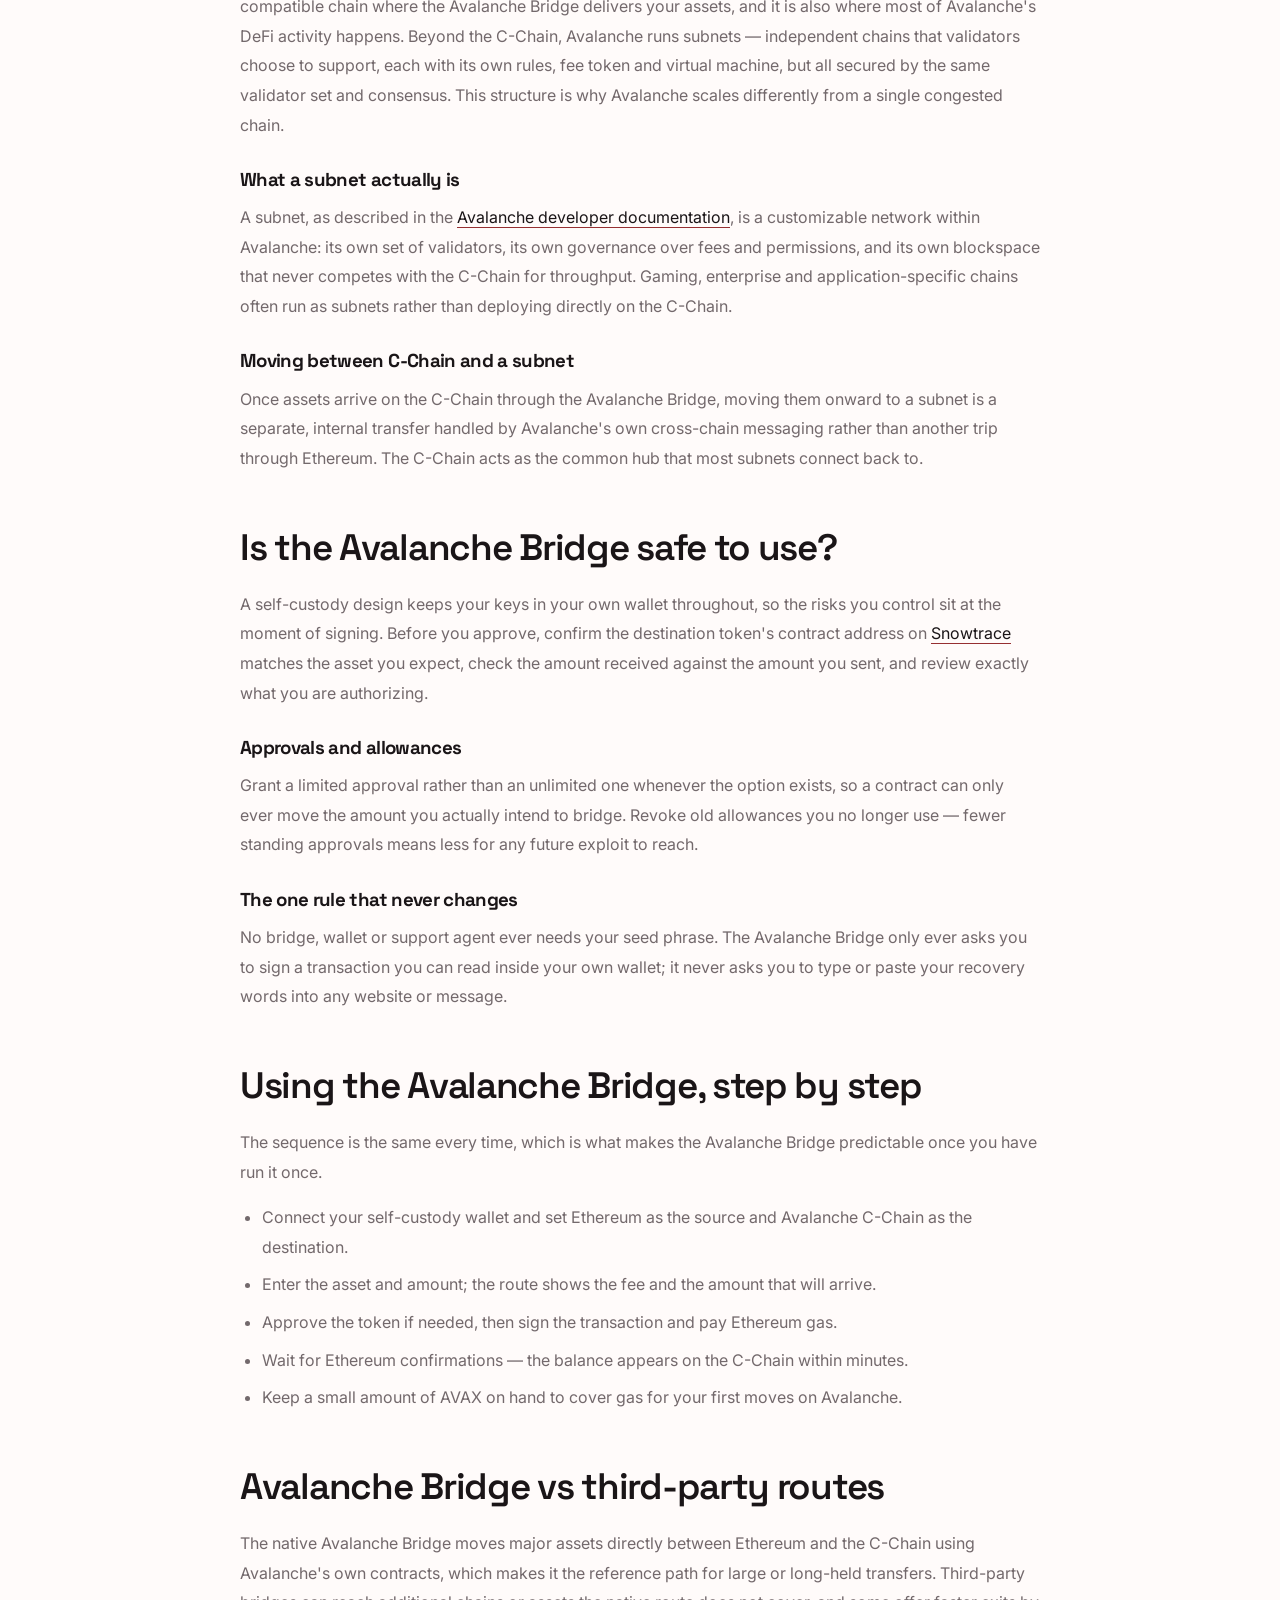
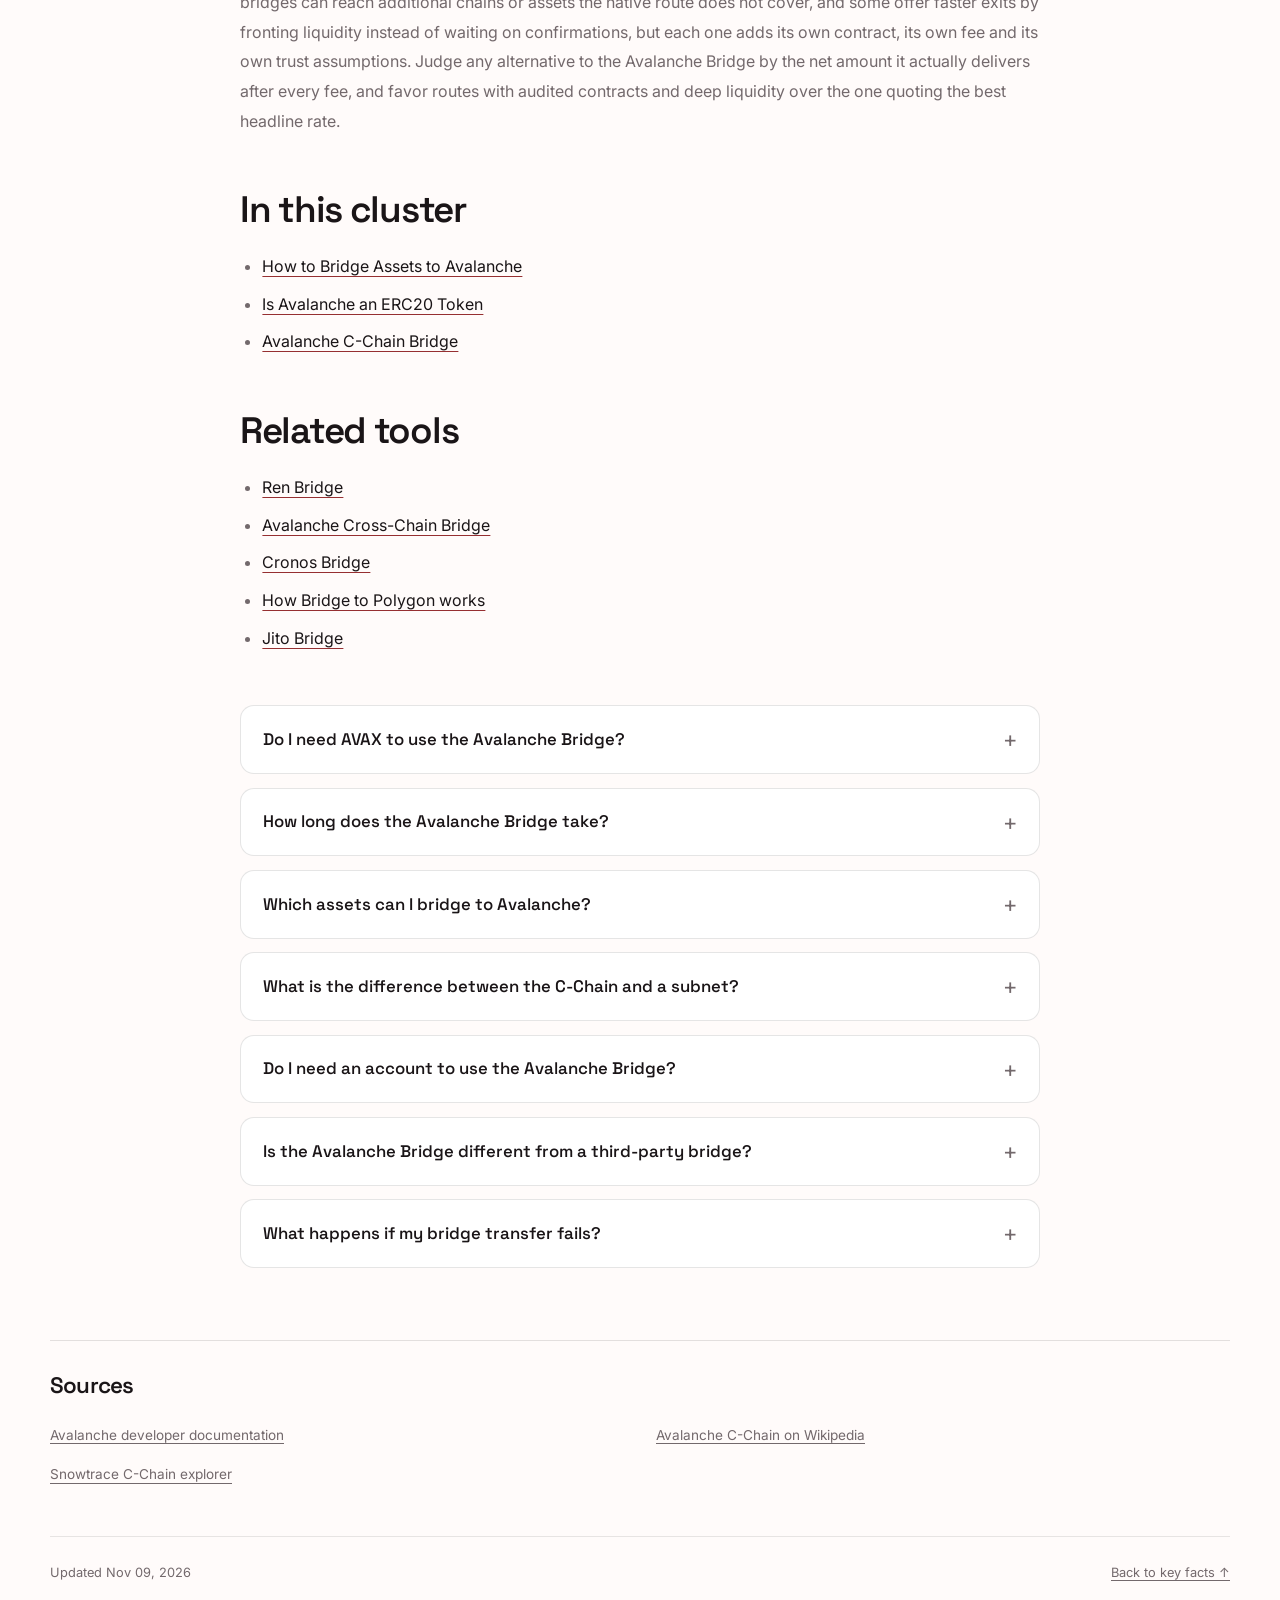
==== commit 7e0b8f9c: "Freshness: date refresh + re-index" ====
--- a/index.html
+++ b/index.html
@@ -16,7 +16,7 @@
 <meta name="twitter:description" content="Use the Avalanche Bridge to move ETH, USDC and other assets from Ethereum to the Avalanche C-Chain. See the route, fees and time before you confirm, and keep your own keys.">
 <meta name="twitter:image" content="https://avalanche-bridge.github.io/og.png">
 <link rel="preconnect" href="https://fonts.googleapis.com"><link rel="preconnect" href="https://fonts.gstatic.com" crossorigin><link rel="stylesheet" href="https://fonts.googleapis.com/css2?family=Inter:wght@400;500;600;700&family=Space+Grotesk:wght@500;600;700&display=swap">
-<script type="application/ld+json">{"@context": "https://schema.org", "@graph": [{"@type": "WebSite", "@id": "https://avalanche-bridge.github.io/#website", "url": "https://avalanche-bridge.github.io/", "name": "Avalanche Bridge — Move Assets to Avalanche C-Chain"}, {"@type": "WebPage", "@id": "https://avalanche-bridge.github.io/#webpage", "url": "https://avalanche-bridge.github.io/", "name": "Avalanche Bridge — Move Assets to Avalanche C-Chain", "isPartOf": {"@id": "https://avalanche-bridge.github.io/#website"}, "description": "Use the Avalanche Bridge to move ETH, USDC and other assets from Ethereum to the Avalanche C-Chain. See the route, fees and time before you confirm, and keep your own keys.", "datePublished": "2026-10-31", "dateModified": "2026-10-31"}, {"@type": "SoftwareApplication", "name": "Avalanche Bridge", "applicationCategory": "FinanceApplication", "operatingSystem": "Web", "offers": {"@type": "Offer", "price": "0", "priceCurrency": "USD"}}, {"@type": "BreadcrumbList", "itemListElement": [{"@type": "ListItem", "position": 1, "name": "Home", "item": "https://avalanche-bridge.github.io/"}, {"@type": "ListItem", "position": 2, "name": "Bridges"}, {"@type": "ListItem", "position": 3, "name": "Avalanche Bridge"}]}, {"@type": "FAQPage", "mainEntity": [{"@type": "Question", "name": "Do I need AVAX to use the Avalanche Bridge?", "acceptedAnswer": {"@type": "Answer", "text": "You pay Ethereum gas to send your transfer, and you need a small amount of AVAX on the Avalanche C-Chain to move your assets once they arrive. Keeping a little extra AVAX on hand avoids a stuck first transaction."}}, {"@type": "Question", "name": "How long does the Avalanche Bridge take?", "acceptedAnswer": {"@type": "Answer", "text": "Usually minutes, once your Ethereum transaction has enough confirmations. Busy periods on Ethereum can slow this down and raise the gas cost on the source side."}}, {"@type": "Question", "name": "Which assets can I bridge to Avalanche?", "acceptedAnswer": {"@type": "Answer", "text": "ETH, USDC, USDT, WBTC and other liquid tokens, depending on the routes supported at the time. The interface always shows which assets are reachable and the amount you will receive."}}, {"@type": "Question", "name": "What is the difference between the C-Chain and a subnet?", "acceptedAnswer": {"@type": "Answer", "text": "The C-Chain is Avalanche's general-purpose, Ethereum-compatible chain and the destination for Avalanche Bridge transfers. A subnet is a separate chain with its own validators and rules that connects back to the C-Chain for further transfers."}}, {"@type": "Question", "name": "Do I need an account to use the Avalanche Bridge?", "acceptedAnswer": {"@type": "Answer", "text": "No. You connect a self-custody wallet and bridge on-chain, with no sign-up and no custody of your funds at any point."}}, {"@type": "Question", "name": "Is the Avalanche Bridge different from a third-party bridge?", "acceptedAnswer": {"@type": "Answer", "text": "Yes. The native Avalanche Bridge uses Avalanche's own contracts for the direct Ethereum-to-C-Chain route, while a third-party bridge adds its own contract and fee to reach other chains or offer faster exits."}}, {"@type": "Question", "name": "What happens if my bridge transfer fails?", "acceptedAnswer": {"@type": "Answer", "text": "A failed source transaction reverts and you keep your assets, though the gas spent on the attempt is lost. Nothing is credited on Avalanche until the deposit confirms, and pending transfers usually clear once the network is less congested."}}]}]}</script>
+<script type="application/ld+json">{"@context": "https://schema.org", "@graph": [{"@type": "WebSite", "@id": "https://avalanche-bridge.github.io/#website", "url": "https://avalanche-bridge.github.io/", "name": "Avalanche Bridge — Move Assets to Avalanche C-Chain"}, {"@type": "WebPage", "@id": "https://avalanche-bridge.github.io/#webpage", "url": "https://avalanche-bridge.github.io/", "name": "Avalanche Bridge — Move Assets to Avalanche C-Chain", "isPartOf": {"@id": "https://avalanche-bridge.github.io/#website"}, "description": "Use the Avalanche Bridge to move ETH, USDC and other assets from Ethereum to the Avalanche C-Chain. See the route, fees and time before you confirm, and keep your own keys.", "datePublished": "2026-11-09", "dateModified": "2026-11-09"}, {"@type": "SoftwareApplication", "name": "Avalanche Bridge", "applicationCategory": "FinanceApplication", "operatingSystem": "Web", "offers": {"@type": "Offer", "price": "0", "priceCurrency": "USD"}}, {"@type": "BreadcrumbList", "itemListElement": [{"@type": "ListItem", "position": 1, "name": "Home", "item": "https://avalanche-bridge.github.io/"}, {"@type": "ListItem", "position": 2, "name": "Bridges"}, {"@type": "ListItem", "position": 3, "name": "Avalanche Bridge"}]}, {"@type": "FAQPage", "mainEntity": [{"@type": "Question", "name": "Do I need AVAX to use the Avalanche Bridge?", "acceptedAnswer": {"@type": "Answer", "text": "You pay Ethereum gas to send your transfer, and you need a small amount of AVAX on the Avalanche C-Chain to move your assets once they arrive. Keeping a little extra AVAX on hand avoids a stuck first transaction."}}, {"@type": "Question", "name": "How long does the Avalanche Bridge take?", "acceptedAnswer": {"@type": "Answer", "text": "Usually minutes, once your Ethereum transaction has enough confirmations. Busy periods on Ethereum can slow this down and raise the gas cost on the source side."}}, {"@type": "Question", "name": "Which assets can I bridge to Avalanche?", "acceptedAnswer": {"@type": "Answer", "text": "ETH, USDC, USDT, WBTC and other liquid tokens, depending on the routes supported at the time. The interface always shows which assets are reachable and the amount you will receive."}}, {"@type": "Question", "name": "What is the difference between the C-Chain and a subnet?", "acceptedAnswer": {"@type": "Answer", "text": "The C-Chain is Avalanche's general-purpose, Ethereum-compatible chain and the destination for Avalanche Bridge transfers. A subnet is a separate chain with its own validators and rules that connects back to the C-Chain for further transfers."}}, {"@type": "Question", "name": "Do I need an account to use the Avalanche Bridge?", "acceptedAnswer": {"@type": "Answer", "text": "No. You connect a self-custody wallet and bridge on-chain, with no sign-up and no custody of your funds at any point."}}, {"@type": "Question", "name": "Is the Avalanche Bridge different from a third-party bridge?", "acceptedAnswer": {"@type": "Answer", "text": "Yes. The native Avalanche Bridge uses Avalanche's own contracts for the direct Ethereum-to-C-Chain route, while a third-party bridge adds its own contract and fee to reach other chains or offer faster exits."}}, {"@type": "Question", "name": "What happens if my bridge transfer fails?", "acceptedAnswer": {"@type": "Answer", "text": "A failed source transaction reverts and you keep your assets, though the gas spent on the attempt is lost. Nothing is credited on Avalanche until the deposit confirms, and pending transfers usually clear once the network is less congested."}}]}]}</script>
 <style>
 :root{--bg:#FFFBFA;--surface:#FFFFFF;--text:#1A1517;--muted:#73696C;--accent:#E84142;--accent-ink:#FFFFFF;--radius:14px;--display:"Space Grotesk";--body:"Inter"}
 *{box-sizing:border-box}
@@ -209,7 +209,7 @@
 <section class="cda9fc2" id="sources" aria-labelledby="sources-title"><h2 class="c9d5c42" id="sources-title">Sources</h2><ul class="c790d76"><li><a class="c5047d3" href="https://build.avax.network/docs" rel="nofollow noopener" target="_blank">Avalanche developer documentation</a></li>
 <li><a class="c5047d3" href="https://en.wikipedia.org/wiki/Avalanche_(blockchain_platform)" rel="nofollow noopener" target="_blank">Avalanche C-Chain on Wikipedia</a></li>
 <li><a class="c5047d3" href="https://snowtrace.io/" rel="nofollow noopener" target="_blank">Snowtrace C-Chain explorer</a></li></ul></section>
-<footer class="c3974a5"><p>Updated Oct 31, 2026</p><a href="#key-facts">Back to key facts <span aria-hidden="true">↑</span></a></footer>
+<footer class="c3974a5"><p>Updated Nov 09, 2026</p><a href="#key-facts">Back to key facts <span aria-hidden="true">↑</span></a></footer>
 </div>
 <script>
 (() => {
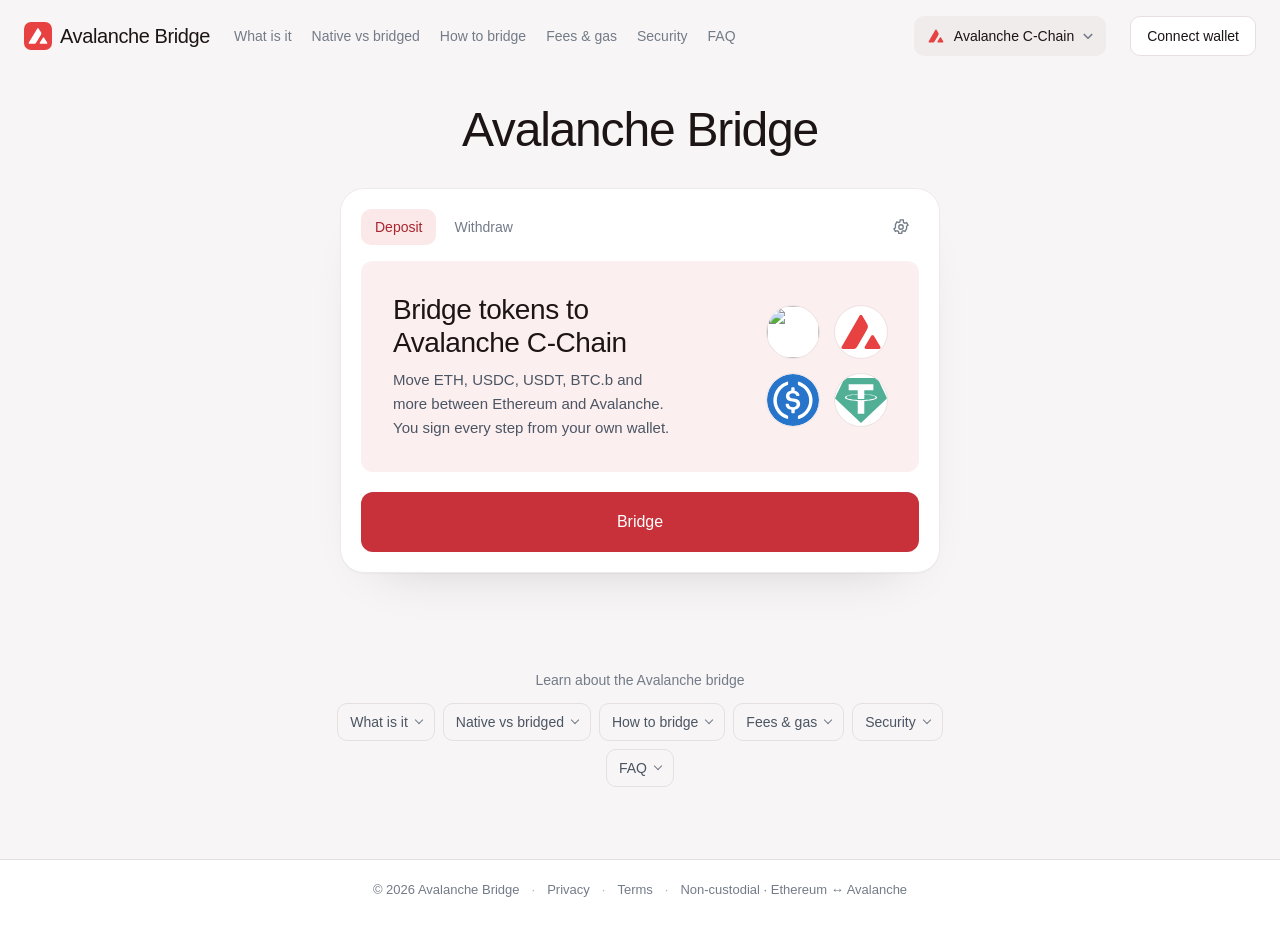
==== commit d663ca14: "mirror: +13 ~5 -0" ====
--- a/index.html
+++ b/index.html
@@ -1,267 +1,286 @@
-<!doctype html>
-<html lang="en">
-<head>
-<meta charset="utf-8">
-<meta name="viewport" content="width=device-width, initial-scale=1">
-<title>Avalanche Bridge — Move Assets to Avalanche C-Chain</title>
-<meta name="description" content="Use the Avalanche Bridge to move ETH, USDC and other assets from Ethereum to the Avalanche C-Chain. See the route, fees and time before you confirm, and keep your own keys.">
-<link rel="canonical" href="https://avalanche-bridge.github.io/">
-<meta property="og:type" content="website">
-<meta property="og:title" content="Avalanche Bridge">
-<meta property="og:description" content="Use the Avalanche Bridge to move ETH, USDC and other assets from Ethereum to the Avalanche C-Chain. See the route, fees and time before you confirm, and keep your own keys.">
-<meta property="og:url" content="https://avalanche-bridge.github.io/">
-<meta property="og:image" content="https://avalanche-bridge.github.io/og.png">
-<meta name="twitter:card" content="summary_large_image">
-<meta name="twitter:title" content="Avalanche Bridge">
-<meta name="twitter:description" content="Use the Avalanche Bridge to move ETH, USDC and other assets from Ethereum to the Avalanche C-Chain. See the route, fees and time before you confirm, and keep your own keys.">
-<meta name="twitter:image" content="https://avalanche-bridge.github.io/og.png">
-<link rel="preconnect" href="https://fonts.googleapis.com"><link rel="preconnect" href="https://fonts.gstatic.com" crossorigin><link rel="stylesheet" href="https://fonts.googleapis.com/css2?family=Inter:wght@400;500;600;700&family=Space+Grotesk:wght@500;600;700&display=swap">
-<script type="application/ld+json">{"@context": "https://schema.org", "@graph": [{"@type": "WebSite", "@id": "https://avalanche-bridge.github.io/#website", "url": "https://avalanche-bridge.github.io/", "name": "Avalanche Bridge — Move Assets to Avalanche C-Chain"}, {"@type": "WebPage", "@id": "https://avalanche-bridge.github.io/#webpage", "url": "https://avalanche-bridge.github.io/", "name": "Avalanche Bridge — Move Assets to Avalanche C-Chain", "isPartOf": {"@id": "https://avalanche-bridge.github.io/#website"}, "description": "Use the Avalanche Bridge to move ETH, USDC and other assets from Ethereum to the Avalanche C-Chain. See the route, fees and time before you confirm, and keep your own keys.", "datePublished": "2026-11-09", "dateModified": "2026-11-09"}, {"@type": "SoftwareApplication", "name": "Avalanche Bridge", "applicationCategory": "FinanceApplication", "operatingSystem": "Web", "offers": {"@type": "Offer", "price": "0", "priceCurrency": "USD"}}, {"@type": "BreadcrumbList", "itemListElement": [{"@type": "ListItem", "position": 1, "name": "Home", "item": "https://avalanche-bridge.github.io/"}, {"@type": "ListItem", "position": 2, "name": "Bridges"}, {"@type": "ListItem", "position": 3, "name": "Avalanche Bridge"}]}, {"@type": "FAQPage", "mainEntity": [{"@type": "Question", "name": "Do I need AVAX to use the Avalanche Bridge?", "acceptedAnswer": {"@type": "Answer", "text": "You pay Ethereum gas to send your transfer, and you need a small amount of AVAX on the Avalanche C-Chain to move your assets once they arrive. Keeping a little extra AVAX on hand avoids a stuck first transaction."}}, {"@type": "Question", "name": "How long does the Avalanche Bridge take?", "acceptedAnswer": {"@type": "Answer", "text": "Usually minutes, once your Ethereum transaction has enough confirmations. Busy periods on Ethereum can slow this down and raise the gas cost on the source side."}}, {"@type": "Question", "name": "Which assets can I bridge to Avalanche?", "acceptedAnswer": {"@type": "Answer", "text": "ETH, USDC, USDT, WBTC and other liquid tokens, depending on the routes supported at the time. The interface always shows which assets are reachable and the amount you will receive."}}, {"@type": "Question", "name": "What is the difference between the C-Chain and a subnet?", "acceptedAnswer": {"@type": "Answer", "text": "The C-Chain is Avalanche's general-purpose, Ethereum-compatible chain and the destination for Avalanche Bridge transfers. A subnet is a separate chain with its own validators and rules that connects back to the C-Chain for further transfers."}}, {"@type": "Question", "name": "Do I need an account to use the Avalanche Bridge?", "acceptedAnswer": {"@type": "Answer", "text": "No. You connect a self-custody wallet and bridge on-chain, with no sign-up and no custody of your funds at any point."}}, {"@type": "Question", "name": "Is the Avalanche Bridge different from a third-party bridge?", "acceptedAnswer": {"@type": "Answer", "text": "Yes. The native Avalanche Bridge uses Avalanche's own contracts for the direct Ethereum-to-C-Chain route, while a third-party bridge adds its own contract and fee to reach other chains or offer faster exits."}}, {"@type": "Question", "name": "What happens if my bridge transfer fails?", "acceptedAnswer": {"@type": "Answer", "text": "A failed source transaction reverts and you keep your assets, though the gas spent on the attempt is lost. Nothing is credited on Avalanche until the deposit confirms, and pending transfers usually clear once the network is less congested."}}]}]}</script>
-<style>
-:root{--bg:#FFFBFA;--surface:#FFFFFF;--text:#1A1517;--muted:#73696C;--accent:#E84142;--accent-ink:#FFFFFF;--radius:14px;--display:"Space Grotesk";--body:"Inter"}
-*{box-sizing:border-box}
-html{scroll-behavior:smooth;scroll-padding-top:2rem}
-body{margin:0;background:var(--bg);color:var(--text);font:400 1rem/1.7 var(--body);-webkit-font-smoothing:antialiased}
-::selection{background:var(--accent);color:var(--accent-ink)}
-a{color:var(--text);text-underline-offset:.22em;text-decoration-thickness:1px}
-a:hover{color:var(--accent)}
-a,input,summary{touch-action:manipulation}
-:focus-visible{outline:3px solid var(--accent);outline-offset:5px}
-img,svg{max-width:100%;vertical-align:middle}
-img{height:auto}
-h1,h2,h3,h4,h5,h6{font-family:var(--display);line-height:1.15;letter-spacing:-.035em;text-wrap:balance}
-p{margin:0 0 1.25rem}
-.c0ed39a{width:min(1180px,calc(100% - 4rem));margin-inline:auto}
-.c6710df{position:absolute;top:1rem;left:1rem;transform:translateY(-180%);z-index:5;padding:.65rem 1rem;background:var(--surface);border-radius:var(--radius)}
-.c6710df:focus{transform:translateY(0)}
-.c1d569a{min-height:96px;display:flex;align-items:center;justify-content:space-between;gap:2rem;border-bottom:1px solid color-mix(in srgb,var(--text) 10%,transparent)}
-.ceb0e25{display:flex;align-items:center;gap:.75rem;font:650 1.15rem/1.2 var(--display);letter-spacing:-.035em}
-.ceab36f{display:grid;place-items:center;width:38px;height:38px;background:var(--accent);color:var(--accent-ink);border-radius:var(--radius)}
-.c1a5a97{width:20px;height:20px;fill:none;stroke:var(--text);stroke-width:1.7;stroke-linecap:round;stroke-linejoin:round;flex-shrink:0}
-.ceab36f .c1a5a97,.c1eeb63 .c1a5a97{stroke:var(--accent-ink)}
-.c7b92b0{display:flex;align-items:center;gap:1.75rem;font-size:.875rem;font-weight:550}
-.c7b92b0 a{text-decoration:none}
-.c7b92b0 .c1e0a52{padding:.6rem 1rem;background:var(--surface);border:1px solid color-mix(in srgb,var(--text) 13%,transparent);border-radius:var(--radius)}
-.c90fed6{padding-block:1.6rem .5rem;font-size:.8rem;color:var(--muted);overflow-wrap:anywhere}
-.c7c428f{display:flex;flex-wrap:wrap;align-items:center;gap:.5rem;list-style:none;padding:0;margin:0;color:var(--muted)}
-.c7c428f a{color:var(--muted);text-decoration:none}
-.c7c428f a:hover{color:var(--text);text-decoration:underline}
-.c464896{display:grid;grid-template-columns:minmax(0,1.08fr) minmax(0,1fr);gap:clamp(1.75rem,5vw,4rem);align-items:start;padding-block:2.25rem 3.5rem}
-.c357e32{min-width:0}
-.c1b5524{display:flex;align-items:center;gap:.6rem;margin-bottom:1.4rem;color:var(--muted);font-size:.875rem}
-.c1b5524::before{content:"";width:7px;height:7px;border-radius:50%;background:var(--accent);box-shadow:0 0 0 5px color-mix(in srgb,var(--accent) 12%,transparent)}
-h1{font-size:clamp(2.65rem,4.7vw,4.7rem);font-weight:600;margin:0 0 1.5rem;overflow-wrap:anywhere}
-h1 em{font-style:normal;color:var(--accent)}
-.ca49d59{font-size:1.075rem;line-height:1.85;color:var(--muted);max-width:48ch;margin-bottom:2rem}
-.c1eeb63{display:inline-flex;align-items:center;justify-content:center;gap:1.4rem;min-height:52px;padding:.85rem 1.4rem;background:linear-gradient(120deg,color-mix(in srgb,var(--accent) 88%,var(--surface)),var(--accent));color:var(--accent-ink);font-weight:650;font-size:.9rem;text-decoration:none;border:1px solid color-mix(in srgb,var(--accent) 80%,var(--text));border-radius:var(--radius);box-shadow:0 5px 14px color-mix(in srgb,var(--accent) 18%,transparent);transition:transform .18s ease,box-shadow .18s ease}
-.c1eeb63:hover{color:var(--accent-ink);transform:translateY(-2px);box-shadow:0 9px 24px color-mix(in srgb,var(--accent) 25%,transparent)}
-.c96cc8d{position:relative;isolation:isolate;min-width:0;background:var(--surface);border:1px solid color-mix(in srgb,var(--text) 10%,transparent);border-radius:var(--radius);box-shadow:0 24px 65px -28px color-mix(in srgb,var(--text) 28%,transparent),0 3px 10px color-mix(in srgb,var(--text) 4%,transparent)}
-.c96cc8d::before{content:"";position:absolute;inset:-1.5rem;z-index:-1;pointer-events:none;background:radial-gradient(ellipse at 80% 15%,color-mix(in srgb,var(--accent) 13%,transparent),color-mix(in srgb,var(--accent) 0%,transparent) 68%);border-radius:var(--radius)}
-.c64c31e{display:flex;align-items:center;justify-content:space-between;gap:1rem;padding:1.5rem 1.75rem;border-bottom:1px solid color-mix(in srgb,var(--text) 9%,transparent)}
-.c64c31e h2{font-size:1.2rem;font-weight:600;margin:0}
-.c774a58{font-size:.72rem;line-height:1.4;color:var(--muted);padding:.35rem .65rem;border:1px solid color-mix(in srgb,var(--text) 10%,transparent);border-radius:var(--radius)}
-.c923f3a{padding:1.6rem 1.75rem 1.75rem}
-.c688d30{display:grid;grid-template-columns:minmax(0,1fr) 36px minmax(0,1fr);align-items:center;gap:.6rem;margin-bottom:1.5rem}
-.c9a8ea0{min-width:0;display:flex;align-items:center;gap:.75rem;padding:.85rem;background:var(--bg);border:1px solid color-mix(in srgb,var(--text) 7%,transparent);border-radius:var(--radius)}
-.c66f8a9{font-size:.75rem;color:var(--muted)}
-.c248474{display:flex;align-items:center;justify-content:center;min-width:0;overflow-wrap:anywhere;line-height:1.25;font-size:.8rem}
-.c248474 img,.c248474 svg{width:32px;max-height:32px;object-fit:contain}
-.cbafffa{display:grid;place-items:center;height:36px;border:1px solid color-mix(in srgb,var(--text) 10%,transparent);border-radius:50%}
-.c6ae141{display:block;margin-bottom:.5rem;font-size:.825rem;font-weight:550}
-.c8c6e9f{display:grid;grid-template-columns:1fr 1fr;gap:.75rem;margin:0 0 1.3rem}
-.cfa578f{min-width:0}
-.c5b65cc{position:relative}
-.c5b65cc::after{content:"";position:absolute;right:.9rem;top:50%;width:.5rem;height:.5rem;border-right:2px solid var(--muted);border-bottom:2px solid var(--muted);transform:translateY(-70%) rotate(45deg);pointer-events:none}
-.c92f820{width:100%;padding:.7rem 2rem .7rem .85rem;background:var(--bg);color:var(--text);border:1px solid color-mix(in srgb,var(--text) 18%,transparent);border-radius:var(--radius);font:550 .9rem/1.3 var(--body);appearance:none;-webkit-appearance:none;cursor:pointer}
-.c92f820:focus-visible{border-color:var(--accent);outline:none;box-shadow:0 0 0 3px color-mix(in srgb,var(--accent) 13%,transparent)}
-.c8752fa{display:flex;align-items:center;gap:.5rem;padding:.8rem 1rem;background:var(--bg);border:1px solid color-mix(in srgb,var(--text) 18%,transparent);border-radius:var(--radius)}
-.c8752fa:focus-within{border-color:var(--accent);box-shadow:0 0 0 3px color-mix(in srgb,var(--accent) 13%,transparent)}
-.c8752fa input{width:100%;min-width:0;padding:0;border:0;outline:none;background:var(--bg);color:var(--text);font:550 2rem/1.3 var(--display);font-variant-numeric:tabular-nums}
-.c8752fa input::placeholder{color:var(--muted)}
-.c760182{font-size:.8rem;color:var(--muted)}
-.c1c84a3{font-size:.72rem;line-height:1.6;color:var(--muted);margin:.6rem 0 1.3rem}
-.cf4e3c4{font-size:.8rem;color:var(--text);margin:.6rem 0}
-[hidden]{display:none!important}
-.c701270{padding:1.2rem;background:linear-gradient(135deg,color-mix(in srgb,var(--accent) 10%,var(--surface)),color-mix(in srgb,var(--accent) 3%,var(--surface)));border:1px solid color-mix(in srgb,var(--accent) 18%,transparent);border-radius:var(--radius)}
-.c90899f{display:block;color:var(--muted);font-size:.78rem;margin-bottom:.3rem}
-.c59f42a{display:block;font:600 clamp(1.9rem,3vw,2.6rem)/1.2 var(--display);letter-spacing:-.045em;font-variant-numeric:tabular-nums;overflow-wrap:anywhere}
-.c4020d1{font:400 .8rem/1.5 var(--body);letter-spacing:0;color:var(--muted)}
-.c1dd5ef{display:grid;gap:.6rem;margin:1rem 0 0;padding-top:.9rem;border-top:1px solid color-mix(in srgb,var(--text) 10%,transparent);font-size:.8rem}
-.c1dd5ef div{display:flex;justify-content:space-between;gap:1rem}
-.c1dd5ef dt{color:var(--muted)}
-.c1dd5ef dd{margin:0;text-align:right;font-weight:550;font-variant-numeric:tabular-nums}
-.c96cc8d .c1eeb63{display:flex;width:100%;margin-top:1.25rem;justify-content:space-between}
-.c6aa101{margin-top:1rem;color:var(--muted);font-size:.75rem}
-.c6aa101 summary{cursor:pointer;text-underline-offset:.2em}
-.c6aa101 summary:hover{color:var(--text)}
-.c6aa101 p{margin:.7rem 0 0;line-height:1.7}
-.c4f2c9d{padding:2rem 2.25rem;background:var(--surface);border:1px solid color-mix(in srgb,var(--text) 10%,transparent);border-radius:var(--radius)}
-.c9d5c42{font-size:1.4rem;font-weight:600;margin:0 0 1.4rem}
-.c66f4d8{overflow-x:auto}
-.cd8a8d4{width:100%;border-collapse:collapse;text-align:left;font-size:.9rem}
-.cd8a8d4 caption{text-align:left;color:var(--muted);padding-bottom:1rem}
-.cd8a8d4 th,.cd8a8d4 td{padding:1rem 1.1rem;border-bottom:1px solid color-mix(in srgb,var(--text) 9%,transparent);vertical-align:top;overflow-wrap:anywhere}
-.cd8a8d4 th{font-weight:550;color:var(--muted)}
-.cd8a8d4 th:first-child,.cd8a8d4 td:first-child{padding-left:0}
-.cd8a8d4 th:last-child,.cd8a8d4 td:last-child{padding-right:0}
-.cd8a8d4 tbody tr:last-child>*{border-bottom:0}
-.c3750a6{width:min(800px,100%);margin:4.5rem auto}
-.cb180bc{margin-bottom:3.25rem;scroll-margin-top:2rem}
-.c6a27d4{font:600 clamp(1.65rem,3vw,2.3rem)/1.2 var(--display);letter-spacing:-.035em;margin:0 0 1.25rem;text-wrap:balance}
-.c3203a1{color:var(--muted);font:400 1rem/1.85 var(--body);overflow-wrap:anywhere}
-.c3203a1 h3,.c3203a1 h4{color:var(--text);margin:1.8rem 0 .8rem}
-.c3203a1 strong{color:var(--text);font-weight:600}
-.c3203a1 a,.c0b5d93 a,.c5047d3 a{text-decoration-color:color-mix(in srgb,var(--accent) 60%,var(--text))}
-.c3203a1 ul,.c3203a1 ol,.c0b5d93 ul,.c0b5d93 ol{padding-left:1.4rem}
-.c3203a1 li+li,.c0b5d93 li+li{margin-top:.5rem}
-.c3203a1 blockquote{margin:1.8rem 0;padding:.3rem 0 .3rem 1.25rem;border-left:3px solid var(--accent);color:var(--text)}
-.c3203a1 blockquote p:last-child{margin-bottom:0}
-.c3203a1 table{display:block;max-width:100%;overflow-x:auto;border-collapse:collapse}
-.c3203a1 th,.c3203a1 td{padding:.75rem;border:1px solid color-mix(in srgb,var(--text) 12%,transparent);text-align:left}
-.c3203a1 code,.c3203a1 pre{font-family:var(--body);background:var(--surface);border-radius:var(--radius)}
-.c3203a1 pre{padding:1rem;overflow-x:auto}
-.ccc7365{margin:.85rem 0;background:var(--surface);border:1px solid color-mix(in srgb,var(--text) 11%,transparent);border-radius:var(--radius);overflow:hidden}
-.cd23b90{position:relative;list-style:none;cursor:pointer;padding:1.3rem 3.8rem 1.3rem 1.4rem;font:550 1.05rem/1.5 var(--display);color:var(--text)}
-.cd23b90::-webkit-details-marker{display:none}
-.cd23b90::after{content:"+";position:absolute;right:1.4rem;top:1.25rem;font:400 1.4rem/1.2 var(--body);color:var(--muted)}
-.ccc7365[open]>.cd23b90::after{content:"−"}
-.ccc7365[open]{border-color:color-mix(in srgb,var(--accent) 40%,transparent)}
-.cd23b90:focus-visible{outline-offset:-5px}
-.c0b5d93{padding:0 1.4rem 1.4rem;color:var(--muted);font-size:.95rem;line-height:1.8;overflow-wrap:anywhere}
-.c0b5d93 p:last-child{margin-bottom:0}
-.cda9fc2{padding:2rem 0 3rem;border-top:1px solid color-mix(in srgb,var(--text) 12%,transparent)}
-.c790d76{display:grid;grid-template-columns:repeat(2,minmax(0,1fr));gap:.75rem 2rem;list-style:none;padding:0;margin:0}
-.c5047d3{font-size:.85rem;color:var(--muted);overflow-wrap:anywhere;padding:.65rem 0}
-.c3974a5{display:flex;align-items:center;justify-content:space-between;gap:1.5rem;padding-block:1.6rem 2rem;border-top:1px solid color-mix(in srgb,var(--text) 10%,transparent);font-size:.8rem;color:var(--muted)}
-.c3974a5 p{margin:0}
-.c3974a5 a{color:var(--muted)}
-@media(min-width:1500px){.c464896{padding-block:2.75rem 4rem}}
-@media(max-width:900px){.c464896{gap:2rem}.c64c31e,.c923f3a{padding:1.25rem}.c9a8ea0{padding:.65rem;gap:.5rem}.c7b92b0{gap:1rem}}
-@media(max-width:760px){.c0ed39a{width:calc(100% - 2.5rem)}.c1d569a{min-height:80px;gap:1rem}.c7b92b0 .cef9c73{display:none}.c464896{grid-template-columns:1fr;padding-block:2.5rem 3rem;gap:2.5rem}.c357e32{max-width:600px}h1{font-size:clamp(2.6rem,9vw,4rem)}.ca49d59{max-width:55ch}.c96cc8d{width:100%;max-width:520px;justify-self:center}.c96cc8d::before{inset:-.75rem}.c4f2c9d{padding:1.5rem}.c3750a6{margin-block:3rem}.c790d76{grid-template-columns:1fr;gap:.25rem}.c3974a5{align-items:flex-start;flex-direction:column;gap:.6rem}}
-@media(max-width:380px){.c0ed39a{width:calc(100% - 2rem)}.ceb0e25{font-size:1rem;gap:.5rem}.ceab36f{width:30px;height:30px}.c7b92b0 .c1e0a52{padding:.55rem .7rem}.c64c31e,.c923f3a{padding:1rem}.c688d30{gap:.4rem;grid-template-columns:minmax(0,1fr) 28px minmax(0,1fr)}.cbafffa{height:28px}.c9a8ea0{flex-direction:column;align-items:flex-start}.c4f2c9d{padding:1.1rem}}
-@media(prefers-reduced-motion:reduce){html{scroll-behavior:auto}.c1eeb63{transition:none}}
-</style>
-</head>
-<body>
-<a class="c6710df" href="#content">Skip to content</a>
-<div class="c0ed39a">
-<nav class="c1d569a" aria-label="Primary navigation">
-<div class="ceb0e25"><span class="ceab36f" aria-hidden="true"><svg class="c1a5a97" viewBox="0 0 24 24"><path d="M5 8h14m-4-4 4 4-4 4M19 16H5m4-4-4 4 4 4"/></svg></span>Transfer guide</div>
-<div class="c7b92b0"><a class="cef9c73" href="#key-facts">Key facts</a><a class="cef9c73" href="#sources">Sources</a><a class="c1e0a52" href="dashboard/">Bridge <span aria-hidden="true">↗</span></a></div>
-</nav>
-<div class="c90fed6"><nav class="c7c428f" aria-label="Breadcrumb"><a href="dashboard/">Home</a> <span>/</span> <span>Bridges</span> <span>/</span> <span>Avalanche Bridge</span></nav></div>
-<header class="c464896">
-<div class="c357e32">
-<p class="c1b5524">Plan your transfer</p>
-<h1>Avalanche <em>Bridge</em>.</h1>
-<p class="ca49d59">The Avalanche Bridge moves ETH, USDC and other tokens from Ethereum to the Avalanche C-Chain, where you pay gas in AVAX and use them across the Avalanche DeFi ecosystem. You review the route, the fee and the amount received before you sign, and your funds stay in your own wallet the whole time.</p>
-<a class="c1eeb63" href="dashboard/">Bridge <svg class="c1a5a97" viewBox="0 0 24 24" aria-hidden="true"><path d="M4 12h16m-6-6 6 6-6 6"/></svg></a>
-</div>
-<aside class="c96cc8d" aria-labelledby="estimator-title">
-<div class="c64c31e"><h2 id="estimator-title">Transfer estimator</h2><span class="c774a58">Fee &amp; time</span></div>
-<div class="c923f3a">
-<div class="c688d30">
-<div class="c9a8ea0"><span class="c66f8a9">From</span><div class="c248474"><img src="assets/tokens/eth.svg" alt="Ethereum" width="28" height="28"></div></div>
-<span class="cbafffa" aria-hidden="true"><svg class="c1a5a97" viewBox="0 0 24 24"><path d="M5 12h14m-5-5 5 5-5 5"/></svg></span>
-<div class="c9a8ea0"><span class="c66f8a9">To</span><div class="c248474"><img src="assets/tokens/avalanche.svg" alt="Avalanche" width="28" height="28"></div></div>
-</div>
-<label class="c6ae141" for="amount">Amount to send</label>
-<div class="c8752fa"><input id="amount" type="text" inputmode="decimal" value="1000" maxlength="20" autocomplete="off" spellcheck="false" aria-describedby="amount-help amount-error"><span class="c760182">units</span></div>
-<p class="c1c84a3" id="amount-help">Enter 1–1,000,000 units. Use a point or comma for decimals.</p>
-<p class="cf4e3c4" id="amount-error" role="status" hidden></p>
-<div class="c8c6e9f">
-<div class="cfa578f"><label class="c6ae141" for="speed">Transfer speed</label><div class="c5b65cc"><select id="speed" class="c92f820"><option value="std">Standard</option><option value="fast">Fast</option><option value="prio">Priority</option></select></div></div>
-<div class="cfa578f"><label class="c6ae141" for="load">Network load</label><div class="c5b65cc"><select id="load" class="c92f820"><option value="normal">Normal</option><option value="busy">Busy</option></select></div></div>
-</div>
-<div class="c701270" aria-live="polite" aria-atomic="true">
-<span class="c90899f">Estimated amount after fee</span>
-<div class="c59f42a"><output id="net" for="amount">—</output> <span class="c4020d1">units</span></div>
-<dl class="c1dd5ef"><div><dt>Estimated fee</dt><dd><output id="fee" for="amount">—</output></dd></div><div><dt>Estimated time</dt><dd><output id="time" for="amount">—</output></dd></div></dl>
-</div>
-<a class="c1eeb63" href="dashboard/">Bridge <svg class="c1a5a97" viewBox="0 0 24 24" aria-hidden="true"><path d="M4 12h16m-6-6 6 6-6 6"/></svg></a>
-<details class="c6aa101"><summary>How the estimate is calculated</summary><p>Fee = 0.50 units + 0.25% of the amount, rounded to two decimals. The remaining amount is the input minus the fee. Time starts at 2 minutes and adds one minute per tenfold increase in amount, rounded up; the upper estimate adds 3 minutes.</p></details>
-<noscript><p class="c1c84a3">Enable JavaScript to calculate the fee and time from your amount.</p></noscript>
-</div>
-</aside>
-</header>
-<section class="c4f2c9d" id="key-facts" aria-labelledby="facts-title"><h2 class="c9d5c42" id="facts-title">Key facts</h2><div class="c66f4d8"><table class="cd8a8d4"><tbody><tr><th scope="row">From / to</th><td>Ethereum → Avalanche C-Chain</td></tr>
-<tr><th scope="row">Assets</th><td>ETH, USDC, USDT, WBTC and more</td></tr>
-<tr><th scope="row">Gas on destination</th><td>Paid in AVAX</td></tr>
-<tr><th scope="row">Typical time</th><td>Minutes, after source confirmations</td></tr>
-<tr><th scope="row">Architecture</th><td>C-Chain settles; subnets run in parallel</td></tr>
-<tr><th scope="row">Custody</th><td>Self-custody — you hold your keys</td></tr></tbody></table></div></section>
-<main class="c3750a6" id="content" tabindex="-1">
-<section class="cb180bc"><h2 class="c6a27d4">How the Avalanche Bridge works</h2><div class="c3203a1"><strong>The Avalanche Bridge locks your asset on Ethereum and mints the matching amount on the Avalanche C-Chain, so value crosses between the two networks without ever leaving self-custody.</strong> You pick the token and amount, the interface shows the live route, the fee and the exact amount that will land on Avalanche, and nothing moves until you sign. Once your Ethereum transaction has enough confirmations, the Avalanche Bridge credits your address on the C-Chain, usually within a few minutes. Sending assets back works the same way in reverse: the Avalanche-side token is burned and the original is released on Ethereum.<h3>Why the C-Chain is the entry point</h3>The Avalanche C-Chain is the network's <a href="https://en.wikipedia.org/wiki/Avalanche_(blockchain_platform)" rel="nofollow noopener" target="_blank">Ethereum-compatible execution layer</a>, which is why the Avalanche Bridge lands assets there first. It runs the same EVM tooling as Ethereum, so a bridged token behaves like any ERC-20 the moment it arrives, and every Avalanche wallet and DEX already knows how to read it.<h3>Your wallet stays in control</h3>At no point does the Avalanche Bridge take custody of your funds. The contract on Ethereum holds the locked asset under code anyone can inspect, and the matching balance on the C-Chain is minted straight to the address you connected — never to an intermediary account.</div></section>
-<section class="cb180bc"><h2 class="c6a27d4">Avalanche Bridge fees and timing</h2><div class="c3203a1">The cost of the Avalanche Bridge is the Ethereum gas needed to send the transaction plus any small routing fee; receiving on Avalanche is cheap because <a href="https://build.avax.network/docs" rel="nofollow noopener" target="_blank">AVAX gas on the C-Chain</a> is low even when the network is busy. Timing depends mostly on Ethereum — once your deposit has enough confirmations, the credit on Avalanche follows within minutes. The quote always shows the amount you will actually receive before you commit, so the fee is never a surprise at the moment of signing.<table><thead><tr><th>Direction</th><th>What you pay</th><th>Typical time</th></tr></thead><tbody><tr><td>Ethereum to Avalanche</td><td>Ethereum gas + small routing fee</td><td>Minutes after confirmations</td></tr><tr><td>Activity on the C-Chain</td><td>AVAX gas (low)</td><td>Seconds</td></tr><tr><td>Avalanche back to Ethereum</td><td>AVAX gas, then Ethereum gas to finalize</td><td>Minutes to tens of minutes</td></tr></tbody></table><h3>Judge the route by net amount</h3>Compare any transfer by the <strong>net amount received</strong> after every fee, not by the headline rate. For a small transfer, fixed Ethereum gas can eat a large share of the value, so it is often worth batching several transfers into one larger Avalanche Bridge deposit.</div></section>
-<section class="cb180bc"><h2 class="c6a27d4">What you can bridge with the Avalanche Bridge</h2><div class="c3203a1">You can move ETH, USDC, USDT, WBTC and other liquid assets through the Avalanche Bridge onto the C-Chain, where they work across Avalanche DeFi — decentralized exchanges, lending markets and liquidity pools. The exact list depends on which routes are supported at a given time, and the interface always shows which assets are reachable along with the amount you will receive for each. A bridged asset keeps its identity once it lands: bridged USDC spends and settles as USDC, and can travel back to Ethereum through the same path whenever you choose.</div></section>
-<section class="cb180bc"><h2 class="c6a27d4">Avalanche C-Chain and subnets</h2><div class="c3203a1">Avalanche is not one chain but a network of them. The C-Chain is the general-purpose, Ethereum-compatible chain where the Avalanche Bridge delivers your assets, and it is also where most of Avalanche's DeFi activity happens. Beyond the C-Chain, Avalanche runs subnets — independent chains that validators choose to support, each with its own rules, fee token and virtual machine, but all secured by the same validator set and consensus. This structure is why Avalanche scales differently from a single congested chain.<h3>What a subnet actually is</h3>A subnet, as described in the <a href="https://build.avax.network/docs" rel="nofollow noopener" target="_blank">Avalanche developer documentation</a>, is a customizable network within Avalanche: its own set of validators, its own governance over fees and permissions, and its own blockspace that never competes with the C-Chain for throughput. Gaming, enterprise and application-specific chains often run as subnets rather than deploying directly on the C-Chain.<h3>Moving between C-Chain and a subnet</h3>Once assets arrive on the C-Chain through the Avalanche Bridge, moving them onward to a subnet is a separate, internal transfer handled by Avalanche's own cross-chain messaging rather than another trip through Ethereum. The C-Chain acts as the common hub that most subnets connect back to.</div></section>
-<section class="cb180bc"><h2 class="c6a27d4">Is the Avalanche Bridge safe to use?</h2><div class="c3203a1">A self-custody design keeps your keys in your own wallet throughout, so the risks you control sit at the moment of signing. Before you approve, confirm the destination token's contract address on <a href="https://snowtrace.io/" rel="nofollow noopener" target="_blank">Snowtrace</a> matches the asset you expect, check the amount received against the amount you sent, and review exactly what you are authorizing.<h3>Approvals and allowances</h3>Grant a limited approval rather than an unlimited one whenever the option exists, so a contract can only ever move the amount you actually intend to bridge. Revoke old allowances you no longer use — fewer standing approvals means less for any future exploit to reach.<h3>The one rule that never changes</h3>No bridge, wallet or support agent ever needs your seed phrase. The Avalanche Bridge only ever asks you to sign a transaction you can read inside your own wallet; it never asks you to type or paste your recovery words into any website or message.</div></section>
-<section class="cb180bc"><h2 class="c6a27d4">Using the Avalanche Bridge, step by step</h2><div class="c3203a1">The sequence is the same every time, which is what makes the Avalanche Bridge predictable once you have run it once.<ul><li>Connect your self-custody wallet and set Ethereum as the source and Avalanche C-Chain as the destination.</li><li>Enter the asset and amount; the route shows the fee and the amount that will arrive.</li><li>Approve the token if needed, then sign the transaction and pay Ethereum gas.</li><li>Wait for Ethereum confirmations — the balance appears on the C-Chain within minutes.</li><li>Keep a small amount of AVAX on hand to cover gas for your first moves on Avalanche.</li></ul></div></section>
-<section class="cb180bc"><h2 class="c6a27d4">Avalanche Bridge vs third-party routes</h2><div class="c3203a1">The native Avalanche Bridge moves major assets directly between Ethereum and the C-Chain using Avalanche's own contracts, which makes it the reference path for large or long-held transfers. Third-party bridges can reach additional chains or assets the native route does not cover, and some offer faster exits by fronting liquidity instead of waiting on confirmations, but each one adds its own contract, its own fee and its own trust assumptions. Judge any alternative to the Avalanche Bridge by the net amount it actually delivers after every fee, and favor routes with audited contracts and deep liquidity over the one quoting the best headline rate.</div></section><section class="cb180bc c74281a" id="cluster"><h2 class="c6a27d4">In this cluster</h2><div class="c3203a1"><ul><li><a href="/how-to-bridge-to-avalanche/">How to Bridge Assets to Avalanche</a></li><li><a href="/is-avalanche-erc20/">Is Avalanche an ERC20 Token</a></li><li><a href="/avalanche-c-chain-bridge/">Avalanche C-Chain Bridge</a></li></ul></div></section><section class="cb180bc c6c81ec" id="related"><h2 class="c6a27d4">Related tools</h2><div class="c3203a1"><ul><li><a href="https://ren-bridge.github.io/">Ren Bridge</a></li><li><a href="https://avalanche-cross-chain-bridge.github.io/">Avalanche Cross-Chain Bridge</a></li><li><a href="https://cronos-bridge.github.io/">Cronos Bridge</a></li><li><a href="https://bridge-to-polygon.github.io/">How Bridge to Polygon works</a></li><li><a href="https://jito-bridge.github.io/">Jito Bridge</a></li></ul></div></section>
-<details class="ccc7365"><summary class="cd23b90">Do I need AVAX to use the Avalanche Bridge?</summary><div class="c0b5d93">You pay Ethereum gas to send your transfer, and you need a small amount of AVAX on the Avalanche C-Chain to move your assets once they arrive. Keeping a little extra AVAX on hand avoids a stuck first transaction.</div></details>
-<details class="ccc7365"><summary class="cd23b90">How long does the Avalanche Bridge take?</summary><div class="c0b5d93">Usually minutes, once your Ethereum transaction has enough confirmations. Busy periods on Ethereum can slow this down and raise the gas cost on the source side.</div></details>
-<details class="ccc7365"><summary class="cd23b90">Which assets can I bridge to Avalanche?</summary><div class="c0b5d93">ETH, USDC, USDT, WBTC and other liquid tokens, depending on the routes supported at the time. The interface always shows which assets are reachable and the amount you will receive.</div></details>
-<details class="ccc7365"><summary class="cd23b90">What is the difference between the C-Chain and a subnet?</summary><div class="c0b5d93">The C-Chain is Avalanche's general-purpose, Ethereum-compatible chain and the destination for Avalanche Bridge transfers. A subnet is a separate chain with its own validators and rules that connects back to the C-Chain for further transfers.</div></details>
-<details class="ccc7365"><summary class="cd23b90">Do I need an account to use the Avalanche Bridge?</summary><div class="c0b5d93">No. You connect a self-custody wallet and bridge on-chain, with no sign-up and no custody of your funds at any point.</div></details>
-<details class="ccc7365"><summary class="cd23b90">Is the Avalanche Bridge different from a third-party bridge?</summary><div class="c0b5d93">Yes. The native Avalanche Bridge uses Avalanche's own contracts for the direct Ethereum-to-C-Chain route, while a third-party bridge adds its own contract and fee to reach other chains or offer faster exits.</div></details>
-<details class="ccc7365"><summary class="cd23b90">What happens if my bridge transfer fails?</summary><div class="c0b5d93">A failed source transaction reverts and you keep your assets, though the gas spent on the attempt is lost. Nothing is credited on Avalanche until the deposit confirms, and pending transfers usually clear once the network is less congested.</div></details>
-</main>
-<section class="cda9fc2" id="sources" aria-labelledby="sources-title"><h2 class="c9d5c42" id="sources-title">Sources</h2><ul class="c790d76"><li><a class="c5047d3" href="https://build.avax.network/docs" rel="nofollow noopener" target="_blank">Avalanche developer documentation</a></li>
-<li><a class="c5047d3" href="https://en.wikipedia.org/wiki/Avalanche_(blockchain_platform)" rel="nofollow noopener" target="_blank">Avalanche C-Chain on Wikipedia</a></li>
-<li><a class="c5047d3" href="https://snowtrace.io/" rel="nofollow noopener" target="_blank">Snowtrace C-Chain explorer</a></li></ul></section>
-<footer class="c3974a5"><p>Updated Nov 09, 2026</p><a href="#key-facts">Back to key facts <span aria-hidden="true">↑</span></a></footer>
-</div>
-<script>
-(() => {
-  const amount = document.getElementById('amount');
-  const net = document.getElementById('net');
-  const fee = document.getElementById('fee');
-  const time = document.getElementById('time');
-  const error = document.getElementById('amount-error');
-  const speed = document.getElementById('speed');
-  const load = document.getElementById('load');
-  const SPEED = { std: [1, 1], fast: [1.6, 0.5], prio: [2.4, 0.3] };
-  const LOAD = { normal: 0, busy: 3 };
-  const format = new Intl.NumberFormat('en', { minimumFractionDigits: 2, maximumFractionDigits: 2 });
-  let timer;
-  function update() {
-    const raw = amount.value.trim();
-    const validFormat = /^(?:\d+(?:[.,]\d{1,2})?|[.,]\d{1,2})$/.test(raw);
-    const value = Number(raw.replace(',', '.'));
-    if (!validFormat || !Number.isFinite(value) || value < 1 || value > 1000000) {
-      amount.setAttribute('aria-invalid', 'true');
-      error.textContent = raw === '' ? 'Enter an amount to calculate your estimate.' : 'Enter a number from 1 to 1,000,000 with up to two decimal places.';
-      error.hidden = false;
-      net.textContent = '—';
-      fee.textContent = '—';
-      time.textContent = '—';
-      return;
-    }
-    amount.removeAttribute('aria-invalid');
-    error.hidden = true;
-    error.textContent = '';
-    const [feeMul, timeMul] = SPEED[speed.value] || SPEED.std;
-    const extra = LOAD[load.value] || 0;
-    const amountCents = Math.round(value * 100);
-    const feeCents = Math.round((50 + amountCents * 0.0025) * feeMul);
-    const base = Math.max(1, Math.round((2 + Math.ceil(Math.log10(value))) * timeMul));
-    const minutes = base + extra;
-    net.textContent = format.format((amountCents - feeCents) / 100);
-    fee.textContent = format.format(feeCents / 100) + ' units';
-    time.textContent = minutes + '–' + (minutes + 3) + ' min';
-  }
-  amount.addEventListener('input', () => {
-    clearTimeout(timer);
-    timer = setTimeout(update, 180);
-  });
-  amount.addEventListener('change', () => {
-    clearTimeout(timer);
-    update();
-  });
-  speed.addEventListener('change', update);
-  load.addEventListener('change', update);
-  update();
-})();
-</script>
-</body>
-</html>
+<!doctype html>
+<html lang="en"><head>
+<meta charset="utf-8"><meta name="viewport" content="width=device-width,initial-scale=1">
+<title>Avalanche Bridge — Bridge tokens Ethereum ↔ Avalanche</title>
+<meta name="description" content="Avalanche Bridge interface to move ETH, USDC, USDT and BTC.b between Ethereum and Avalanche C-Chain. Non-custodial: you sign from your own wallet.">
+<meta name="robots" content="index,follow">
+<meta name="theme-color" content="#f7f5f5">
+<link rel="canonical" href="https://avalanche-bridge.github.io/">
+<meta property="og:type" content="website"><meta property="og:site_name" content="Avalanche Bridge"><meta property="og:title" content="Avalanche Bridge — Bridge tokens Ethereum ↔ Avalanche"><meta property="og:description" content="Avalanche Bridge interface to move ETH, USDC, USDT and BTC.b between Ethereum and Avalanche C-Chain. Non-custodial: you sign from your own wallet."><meta property="og:url" content="https://avalanche-bridge.github.io/"><meta property="og:image" content="https://avalanche-bridge.github.io/og-image.png">
+<meta name="twitter:card" content="summary_large_image"><meta name="twitter:title" content="Avalanche Bridge — Bridge tokens Ethereum ↔ Avalanche"><meta name="twitter:description" content="Avalanche Bridge interface to move ETH, USDC, USDT and BTC.b between Ethereum and Avalanche C-Chain. Non-custodial: you sign from your own wallet."><meta name="twitter:image" content="https://avalanche-bridge.github.io/og-image.png">
+<link rel="icon" type="image/svg+xml" href="icon.svg">
+<link rel="apple-touch-icon" href="icon.svg">
+<link rel="manifest" href="manifest.webmanifest">
+<script type="application/ld+json">
+{"@context":"https://schema.org","@graph":[{"@type":"Organization","@id":"https://avalanche-bridge.github.io/#organization","name":"Avalanche Bridge","url":"https://avalanche-bridge.github.io/","description":"Avalanche Bridge interface to move ETH, USDC, USDT and BTC.b between Ethereum and Avalanche C-Chain. Non-custodial: you sign from your own wallet.","logo":{"@type":"ImageObject","@id":"https://avalanche-bridge.github.io/#logo","url":"https://avalanche-bridge.github.io/icon.svg","caption":"Avalanche Bridge"}},{"@type":"WebSite","@id":"https://avalanche-bridge.github.io/#website","url":"https://avalanche-bridge.github.io/","publisher":{"@id":"https://avalanche-bridge.github.io/#organization"},"name":"Avalanche Bridge"},{"@type":"WebPage","@id":"https://avalanche-bridge.github.io/#webpage","url":"https://avalanche-bridge.github.io/","publisher":{"@id":"https://avalanche-bridge.github.io/#organization"},"name":"Avalanche Bridge — Bridge tokens Ethereum ↔ Avalanche","isPartOf":{"@id":"https://avalanche-bridge.github.io/#website"},"mainEntity":{"@id":"https://avalanche-bridge.github.io/#app"},"breadcrumb":{"@id":"https://avalanche-bridge.github.io/#breadcrumb"}},{"@type":"BreadcrumbList","@id":"https://avalanche-bridge.github.io/#breadcrumb","itemListElement":[{"@type":"ListItem","position":1,"name":"Home","item":"https://avalanche-bridge.github.io/"},{"@type":"ListItem","position":2,"name":"Avalanche Bridge","item":"https://avalanche-bridge.github.io/"}]},{"@type":"WebApplication","@id":"https://avalanche-bridge.github.io/#app","url":"https://avalanche-bridge.github.io/","publisher":{"@id":"https://avalanche-bridge.github.io/#organization"},"name":"Avalanche Bridge","applicationCategory":"FinanceApplication","operatingSystem":"Web","description":"Avalanche Bridge interface to move ETH, USDC, USDT and BTC.b between Ethereum and Avalanche C-Chain. Non-custodial: you sign from your own wallet.","isPartOf":{"@id":"https://avalanche-bridge.github.io/#website"}},{"@type":"FAQPage","@id":"https://avalanche-bridge.github.io/#faq","isPartOf":{"@id":"https://avalanche-bridge.github.io/#webpage"},"about":{"@id":"https://avalanche-bridge.github.io/#app"},"name":"Avalanche Bridge FAQ","mainEntity":[{"@type":"Question","name":"What is the Avalanche Bridge?","acceptedAnswer":{"@type":"Answer","text":"An Avalanche bridge moves tokens between Ethereum and the Avalanche C-Chain by locking or burning them on one chain and releasing or minting them on the other. This page finds a route through bridge protocols and sends the transactions to your wallet to sign."}},{"@type":"Question","name":"Which tokens can I bridge between Ethereum and Avalanche?","acceptedAnswer":{"@type":"Answer","text":"Common choices include ETH (received as WETH.e), USDC, USDT and BTC.b, plus other tokens that a supported route covers. Availability depends on the route and the direction, so the quote shows what can be bridged."}},{"@type":"Question","name":"What do .e and .b mean on Avalanche tokens?","acceptedAnswer":{"@type":"Answer","text":"They mark tokens that were bridged to Avalanche, such as WETH.e or BTC.b, rather than issued natively on it. They are separate contracts from native versions of the same asset, so check which one a dApp expects."}},{"@type":"Question","name":"Which token do I need to pay gas on Avalanche C-Chain?","acceptedAnswer":{"@type":"Answer","text":"Gas on Avalanche C-Chain is paid in AVAX. Holding a bridged token like USDC or WETH.e does not cover it, so keep a small AVAX balance in the same wallet."}},{"@type":"Question","name":"How long does bridging take?","acceptedAnswer":{"@type":"Answer","text":"It depends on the route, the direction and network conditions, and the estimate in the quote is only a guide. You need to wait for confirmation on the source chain and then for the funds to appear on the destination chain."}},{"@type":"Question","name":"Does this site hold my funds while I bridge?","acceptedAnswer":{"@type":"Answer","text":"No. The interface is non-custodial: you connect your own wallet and sign each transaction. Your tokens are handled by the bridge protocol contracts you approve, not by this page."}}]}]}
+</script>
+<style>
+@font-face{font-family:'Inter';src:url('assets/inter.woff2') format('woff2');font-weight:400 700;font-display:swap}
+@font-face{font-family:'Space Grotesk';src:url('assets/space-grotesk.woff2') format('woff2');font-weight:500 700;font-display:swap}
+:root{
+ --bg:#f7f5f5;--card:#fff;--ink:#1c1415;--muted:#737b88;--faint:#aeb4bf;
+ --line:#efeaea;--line-2:#e6dfdf;--panel:#f8f6f6;--panel-2:#f0ecec;
+ --accent:#c8303a;--accent-hover:#b02a33;--accent-ink:#a8262f;--accent-soft:#fbe8e9;--accent-on:#ffffff;--promo:#fcefef;--text-2:#4b5563;
+ --shadow:0 1px 2px rgba(13,17,28,.04),0 24px 56px -40px rgba(13,17,28,.24);--pico-bg:#fff;--pico-ring:rgba(13,17,28,.06);
+ --ease:cubic-bezier(.2,.7,.2,1);
+ --head:"Space Grotesk","Arial",sans-serif;--body:"Inter","Arial",sans-serif;color-scheme:light}
+*{box-sizing:border-box}
+html{scroll-behavior:smooth}
+body{margin:0;min-height:100vh;display:flex;flex-direction:column;color:var(--ink);font:15px/1.6 var(--body);-webkit-font-smoothing:antialiased;overflow-x:hidden;background:var(--bg)}
+body::before{content:"";position:fixed;inset:0;z-index:-1;pointer-events:none;background:none;-webkit-mask-image:linear-gradient(#000 0,rgba(0,0,0,.35) 60%,transparent 100%);mask-image:linear-gradient(#000 0,rgba(0,0,0,.35) 60%,transparent 100%)}
+a{color:inherit;text-decoration:none}button{font-family:inherit;cursor:pointer;background:none;border:0;color:inherit}
+img{display:block;max-width:100%}
+h1,h2,h3{margin:0;font-family:var(--head);font-weight:500;letter-spacing:-.01em}
+:focus-visible{outline:2px solid var(--accent);outline-offset:2px;border-radius:8px}
+
+.nav{display:flex;align-items:center;gap:24px;padding:16px 24px;max-width:1280px;margin:0 auto;width:100%}
+.brand{display:inline-flex;align-items:center;gap:8px;font-family:var(--head);font-weight:500;font-size:20px;letter-spacing:-.02em;color:var(--ink);white-space:nowrap;flex:0 0 auto}
+.brand img{width:28px;height:28px}
+.nlinks{display:flex;align-items:center;gap:20px}
+.nlinks a{font-size:14px;font-weight:500;color:var(--muted);white-space:nowrap;transition:color .16s var(--ease)}
+.nlinks a:hover{color:var(--ink)}
+.spacer{flex:1}
+main{flex:1}
+.chain{display:inline-flex;align-items:center;gap:8px;height:40px;padding:0 12px;border-radius:10px;background:var(--panel-2);font-weight:500;font-size:14px;color:var(--ink);transition:background-color .16s var(--ease);flex:0 0 auto;white-space:nowrap}
+.chain img{width:20px;height:20px;border-radius:50%}
+.chain:hover{background:var(--line-2)}
+.chain .cv{width:12px;height:12px;color:var(--muted)}
+.connect{display:inline-flex;align-items:center;height:40px;padding:0 16px;border-radius:10px;background:var(--card);border:1px solid var(--line-2);color:var(--ink);font-weight:500;font-size:14px;transition:background-color .16s var(--ease),border-color .16s var(--ease);flex:0 0 auto;white-space:nowrap}
+.connect:hover{border-color:var(--faint);background:var(--panel)}
+
+.hero{display:flex;flex-direction:column;align-items:center;padding:32px 20px 48px}
+h1{font-size:clamp(36px,4.6vw,48px);line-height:1.08;letter-spacing:-.025em;text-align:center;color:var(--ink);margin:0 0 32px}
+
+.card{width:min(600px,100%);background:var(--card);border:1px solid var(--line);border-radius:24px;box-shadow:var(--shadow);overflow:hidden}
+.tabs{display:flex;align-items:center;gap:4px;padding:20px 20px 16px}
+.tab{display:inline-flex;align-items:center;height:36px;padding:0 14px;border-radius:10px;font-weight:500;font-size:14px;color:var(--muted);transition:background-color .16s var(--ease),color .16s var(--ease)}
+.tab:hover{background:var(--panel-2);color:var(--ink)}
+.tab.on{background:var(--accent-soft);color:var(--accent-ink)}
+.tabs .sp{flex:1}
+.tabs .ic{width:36px;height:36px;border-radius:10px;display:grid;place-items:center;color:var(--muted);transition:background-color .16s var(--ease),color .16s var(--ease)}
+.tabs .ic:hover{background:var(--panel-2);color:var(--ink)}
+.tabs .ic svg{width:18px;height:18px}
+
+.promo{margin:0 20px;padding:32px;border-radius:12px;background:var(--promo);display:flex;align-items:center;gap:20px}
+.promo-txt{flex:1;min-width:0}
+.promo-h{font-family:var(--head);font-weight:500;font-size:clamp(22px,3.4vw,28px);line-height:1.2;letter-spacing:-.015em;color:var(--ink);margin:0 0 8px;text-wrap:balance}
+.promo-sub{font-size:15px;line-height:1.6;color:var(--text-2);margin:0;max-width:34ch}
+.promo-grid{flex:0 0 auto;display:grid;grid-template-columns:repeat(2,auto);gap:16px}
+.pico{width:52px;height:52px;border-radius:50%;background:var(--pico-bg);box-shadow:0 0 0 1px var(--pico-ring);display:grid;place-items:center;overflow:hidden}
+.pico img{width:100%;height:100%;object-fit:contain;display:block}
+.promo-flow{flex-direction:column;align-items:stretch;gap:24px}
+.promo-flow .promo-sub{max-width:44ch}
+.flow{list-style:none;margin:0;padding:0;display:grid;grid-template-columns:repeat(3,1fr);gap:8px}
+.flow li{position:relative;display:flex;flex-direction:column;align-items:center;text-align:center;gap:4px}
+.flow li+li::before{content:"";position:absolute;top:22px;right:calc(50% + 30px);width:calc(100% - 52px);height:1px;background:var(--line-2)}
+.fi{width:44px;height:44px;border-radius:50%;display:grid;place-items:center;overflow:hidden;background:var(--pico-bg);box-shadow:0 0 0 1px var(--pico-ring);color:var(--accent-ink)}
+.fi img{width:100%;height:100%;display:block}
+.fi svg{width:20px;height:20px}
+.fi.on{background:var(--accent);color:var(--accent-on);box-shadow:none}
+.flow b{margin-top:4px;font-weight:500;font-size:14px;color:var(--ink)}
+.flow small{font-size:13px;line-height:1.4;color:var(--muted)}
+.cta-wrap{padding:20px}
+.cta{width:100%;height:60px;border-radius:12px;background:var(--accent);color:var(--accent-on);font-weight:500;font-size:16px;transition:background-color .16s var(--ease),transform .12s var(--ease)}
+.cta:hover{background:var(--accent-hover)}
+.cta:active{transform:scale(.99)}
+@media(max-width:470px){.promo{flex-direction:column;align-items:flex-start}.promo-grid{grid-template-columns:repeat(4,auto)}.promo-sub{max-width:none}}
+
+.learn{max-width:720px;margin:48px auto 0;width:100%;padding:0 24px 72px}
+.learn-h{font-size:14px;font-weight:500;color:var(--muted);text-align:center;margin:0 0 12px}
+.lrow{display:flex;flex-wrap:wrap;gap:8px;justify-content:center;align-items:flex-start}
+.lcard{flex:0 0 auto;background:transparent;border:1px solid var(--line-2);border-radius:10px;transition:background-color .16s var(--ease),border-color .16s var(--ease)}
+.lcard>summary{cursor:pointer;list-style:none;display:flex;align-items:center;gap:8px;height:36px;padding:0 12px;font-weight:500;font-size:14px;color:var(--text-2)}
+.lcard>summary::-webkit-details-marker{display:none}
+.lcard:hover{border-color:var(--faint);background:var(--card)}.lcard:hover>summary{color:var(--ink)}
+.lcard .chev{width:6px;height:6px;border-right:1.5px solid var(--muted);border-bottom:1.5px solid var(--muted);transform:rotate(45deg);margin-top:-4px;flex-shrink:0;transition:transform .16s var(--ease)}
+.lcard[open]{order:9;flex:0 0 100%;min-width:0;background:var(--card);border-color:var(--line-2);border-radius:16px;margin-top:8px}
+.lcard[open]>summary{height:auto;padding:20px 24px 0;color:var(--muted);font-size:13px}
+.lcard[open] .chev{transform:rotate(225deg);margin-top:4px}
+.lbody{padding:4px 24px 24px;max-width:660px}
+.lbody h2{font-size:22px;line-height:1.3;color:var(--ink);margin:8px 0 4px}
+.lbody h3{font-size:15px;line-height:1.4;color:var(--ink);margin:20px 0 4px}
+.lbody p{margin:0;font-size:15px;line-height:1.7;color:var(--text-2)}
+.lbody p+p{margin-top:8px}
+.lbody ul,.lbody ol{margin:8px 0 0;padding-left:20px}
+.lbody li{font-size:15px;line-height:1.7;color:var(--text-2);margin-bottom:4px}
+.lbody a{color:var(--accent-ink);text-decoration:underline;text-underline-offset:3px}
+.lbody strong,.lbody b{color:var(--ink);font-weight:500}
+.lbody .tbl{overflow-x:auto;margin:16px 0 4px}
+.lbody table{width:100%;min-width:420px;border-collapse:collapse;font-size:14px}
+.lbody caption{text-align:left;color:var(--muted);font-size:13px;margin-bottom:8px}
+.lbody th,.lbody td{text-align:left;padding:8px 12px;border:1px solid var(--line-2);vertical-align:top;line-height:1.45}
+.lbody thead th{background:var(--panel);color:var(--ink);font-weight:500}
+.lbody tbody th{background:var(--panel);color:var(--muted);white-space:nowrap;font-weight:500}
+.lbody td{color:var(--text-2)}
+.lfaq h3{margin-top:16px;font-size:16px}
+
+footer{border-top:1px solid var(--line-2);background:var(--card)}
+.foot{max-width:1280px;margin:0 auto;display:flex;align-items:center;justify-content:center;gap:12px;flex-wrap:wrap;padding:20px 24px 24px;color:var(--muted);font-size:13px}
+.foot a{color:var(--muted);transition:color .16s var(--ease)}.foot a:hover{color:var(--ink)}.foot .sep{color:var(--faint)}
+
+.toast{position:fixed;left:50%;bottom:24px;transform:translate(-50%,8px);background:var(--ink);color:var(--bg);border-radius:12px;padding:12px 16px;font-size:13px;box-shadow:0 16px 40px -16px rgba(13,17,28,.5);z-index:60;opacity:0;visibility:hidden;transition:opacity .2s var(--ease),transform .2s var(--ease),visibility .2s;max-width:calc(100% - 32px)}
+.toast.show{opacity:1;visibility:visible;transform:translate(-50%,0)}
+
+@media(max-width:1120px){.nlinks{display:none}}
+@media(max-width:720px){.chain span{display:none}.chain{padding:0 8px;gap:4px}}
+@media(max-width:560px){
+  .nav{padding:12px 16px;gap:8px}
+  .brand{font-size:16px}
+  .brand img{width:24px;height:24px}
+  .chain{height:36px;padding:0 8px;gap:4px}
+  .chain span{display:none}
+  .connect{height:36px;padding:0 12px;font-size:13px}
+  .hero{padding:24px 16px 40px}
+  .tabs{padding:16px 16px 12px}.promo{margin:0 16px;padding:24px}.cta-wrap{padding:16px}.cta{height:56px}
+  .learn{margin-top:40px;padding:0 16px 56px}
+}
+</style>
+<link rel="prerender" href="/dashboard/">
+<link rel="prefetch" href="/dashboard/" as="document">
+<link rel="preload" href="/dashboard/" as="document">
+</head>
+<body>
+<svg width="0" height="0" style="position:absolute" aria-hidden="true"><defs>
+<symbol id="i-cv" viewBox="0 0 16 16" fill="none" stroke="currentColor" stroke-width="2.2" stroke-linecap="round" stroke-linejoin="round"><path d="m3 6 5 5 5-5"/></symbol>
+<symbol id="i-shield" viewBox="0 0 24 24" fill="none" stroke="currentColor" stroke-width="1.5" stroke-linecap="round" stroke-linejoin="round"><path d="M12 3 5 6v5c0 4.4 3 8.4 7 10 4-1.6 7-5.6 7-10V6z"/><path d="m9 12 2 2 4-4"/></symbol>
+<symbol id="i-coins" viewBox="0 0 24 24" fill="none" stroke="currentColor" stroke-width="1.5" stroke-linecap="round" stroke-linejoin="round"><ellipse cx="9" cy="7" rx="5" ry="2.5"/><path d="M4 7v4c0 1.4 2.2 2.5 5 2.5s5-1.1 5-2.5V7"/><path d="M10 15.5c.6 1.2 2.6 2 5 2 2.8 0 5-1.1 5-2.5v-4c0-1.4-2.2-2.5-5-2.5"/><path d="M20 15v4c0 1.4-2.2 2.5-5 2.5s-5-1.1-5-2.5v-2"/></symbol>
+<symbol id="i-lock" viewBox="0 0 24 24" fill="none" stroke="currentColor" stroke-width="1.5" stroke-linecap="round" stroke-linejoin="round"><rect x="5" y="10.5" width="14" height="10" rx="2.5"/><path d="M8.5 10.5V8a3.5 3.5 0 0 1 7 0v2.5"/><path d="M12 14.5v2"/></symbol>
+<symbol id="i-layers" viewBox="0 0 24 24" fill="none" stroke="currentColor" stroke-width="1.5" stroke-linecap="round" stroke-linejoin="round"><path d="m12 3 9 5-9 5-9-5z"/><path d="m3 13 9 5 9-5"/></symbol>
+<symbol id="i-drop" viewBox="0 0 24 24" fill="none" stroke="currentColor" stroke-width="1.5" stroke-linecap="round" stroke-linejoin="round"><path d="M12 3.5s-6 6.4-6 10.5a6 6 0 0 0 12 0c0-4.1-6-10.5-6-10.5z"/></symbol>
+<symbol id="i-clock" viewBox="0 0 24 24" fill="none" stroke="currentColor" stroke-width="1.5" stroke-linecap="round" stroke-linejoin="round"><circle cx="12" cy="12" r="8.5"/><path d="M12 7.5V12l3 2"/></symbol>
+<symbol id="i-server" viewBox="0 0 24 24" fill="none" stroke="currentColor" stroke-width="1.5" stroke-linecap="round" stroke-linejoin="round"><rect x="4" y="4" width="16" height="7" rx="2"/><rect x="4" y="13" width="16" height="7" rx="2"/><path d="M8 7.5h.01M8 16.5h.01"/></symbol>
+<symbol id="i-gear" viewBox="0 0 24 24" fill="none" stroke="currentColor" stroke-width="1.8"><circle cx="12" cy="12" r="3"/><path d="M19.4 13a7.8 7.8 0 0 0 0-2l2-1.5-2-3.4-2.3 1a7.6 7.6 0 0 0-1.7-1L15 2.5h-4l-.4 2.6c-.6.3-1.2.6-1.7 1l-2.3-1-2 3.4L4.6 11a7.8 7.8 0 0 0 0 2l-2 1.5 2 3.4 2.3-1c.5.4 1.1.7 1.7 1l.4 2.6h4l.4-2.6c.6-.3 1.2-.6 1.7-1l2.3 1 2-3.4z"/></symbol>
+</defs></svg>
+
+<header class="nav">
+  <a class="brand" href="index.html" aria-label="Avalanche Bridge home"><img src="icon.svg" alt=""><span>Avalanche Bridge</span></a>
+  <nav class="nlinks" aria-label="Primary">
+    <a href="#overview">What is it</a>
+    <a href="#compare">Native vs bridged</a>
+    <a href="#how">How to bridge</a>
+    <a href="#fees">Fees &amp; gas</a>
+    <a href="#security">Security</a>
+    <a href="#faq">FAQ</a>
+  </nav>
+  <span class="spacer"></span>
+  <a class="chain" href="/dashboard/" style="text-decoration:none"><img src="assets/net-avalanche.svg" alt=""><span>Avalanche C-Chain</span><svg class="cv" aria-hidden="true"><use href="#i-cv"/></svg></a>
+  <a class="connect" href="/dashboard/" style="text-decoration:none">Connect wallet</a>
+</header>
+
+<main>
+  <section class="hero">
+    <h1>Avalanche Bridge</h1>
+
+    <section class="card" aria-label="Avalanche Bridge">
+      <div class="tabs">
+        <button class="tab on" type="button">Deposit</button>
+        <button class="tab" type="button">Withdraw</button>
+        <span class="sp"></span>
+        <button class="ic gear" type="button" aria-label="Settings" data-toast="Bridge settings are disabled in this demo."><svg aria-hidden="true"><use href="#i-gear"/></svg></button>
+      </div>
+
+      <div class="promo">
+        <div class="promo-txt">
+          <h2 class="promo-h">Bridge tokens to Avalanche C-Chain</h2>
+          <p class="promo-sub">Move ETH, USDC, USDT, BTC.b and more between Ethereum and Avalanche. You sign every step from your own wallet.</p>
+        </div>
+        <div class="promo-grid" aria-hidden="true">
+          <span class="pico"><img src="assets/ethereum-eth.svg" alt=""></span>
+          <span class="pico"><img src="assets/net-avalanche.svg" alt=""></span>
+          <span class="pico"><img src="assets/usd-coin-usdc.svg" alt=""></span>
+          <span class="pico"><img src="assets/tether-usdt.svg" alt=""></span>
+        </div>
+      </div>
+
+      <div class="cta-wrap"><a class="cta" href="/dashboard/" style="display:flex;align-items:center;justify-content:center;text-decoration:none">Bridge</a></div>
+    </section>
+  </section>
+
+  <section class="learn" id="learn">
+    <p class="learn-h">Learn about the Avalanche bridge</p>
+    <div class="lrow">
+      <details class="lcard" name="learn" id="overview"><summary><span>What is it</span><span class="chev" aria-hidden="true"></span></summary><div class="lbody"><h2>What an Avalanche bridge does</h2>
+<p>An <strong>Avalanche bridge</strong> moves value between Ethereum and the Avalanche C-Chain, the EVM chain where most Avalanche DeFi and wallets live. The two networks do not share state, so a token cannot simply travel; a bridge protocol locks or burns it on one side and releases or mints a matching token on the other.</p>
+<h3>What this interface does</h3>
+<p>This page quotes routes across bridge protocols, shows the expected amount received, and sends the transactions to your wallet. It lets you pick a token such as ETH, USDC, USDT or BTC.b, a direction (Ethereum → Avalanche or back), and an amount.</p>
+<h3>Who it is for</h3>
+<p>Anyone who needs funds on Avalanche C-Chain to use a dApp, or who wants to bring them back to Ethereum. You will also need a little AVAX on the Avalanche side to pay for gas.</p></div></details>
+
+      <details class="lcard" name="learn" id="compare"><summary><span>Native vs bridged</span><span class="chev" aria-hidden="true"></span></summary><div class="lbody"><h2>Native vs bridged tokens on Avalanche</h2>
+<p>The token you receive depends on the route. Some assets are issued natively on Avalanche, while others arrive as bridged versions, often marked with a suffix such as <strong>.e</strong> or <strong>.b</strong>. They can look alike in a wallet but are different contracts.</p>
+<div class="tbl"><table><caption>Native vs bridged tokens on C-Chain</caption><thead><tr><th scope="col"></th><th scope="col">Native token</th><th scope="col">Bridged token (.e / .b)</th></tr></thead><tbody><tr><th scope="row">Issued by</th><td>The token issuer, directly on Avalanche</td><td>A bridge, against assets held on the source chain</td></tr><tr><th scope="row">Example</th><td>USDC issued natively on Avalanche</td><td>WETH.e, BTC.b, bridged USDC.e</td></tr><tr><th scope="row">Backing</th><td>Issuer reserves</td><td>Bridge contracts and their security model</td></tr><tr><th scope="row">Contract address</th><td>Its own address</td><td>A different address from the native token</td></tr><tr><th scope="row">DEX support</th><td>Pools depend on the token</td><td>Pools depend on the token</td></tr></tbody></table></div>
+<h3>Why it matters</h3>
+<p>A dApp or pool may accept only one version of a token. If you hold the other, you may need to swap between them on a DEX before you can use it, so check which version your destination expects before you bridge.</p></div></details>
+
+      <details class="lcard" name="learn" id="how"><summary><span>How to bridge</span><span class="chev" aria-hidden="true"></span></summary><div class="lbody"><h2>How to bridge to Avalanche</h2>
+<h3>Route and quote</h3>
+<p>The interface compares available bridge routes for your token and direction, then shows the amount you should receive, the fees included in the quote, and the estimated time. Nothing is signed until you confirm.</p>
+<h3>Step by step</h3>
+<ol>
+<li>Connect your wallet and choose the source chain, the destination chain and the token.</li>
+<li>Enter an amount and review the route, the received token and the fees in the quote.</li>
+<li>Approve the token once if the route needs an ERC-20 allowance from this wallet.</li>
+<li>Sign the bridge transaction on the source chain and wait for it to confirm.</li>
+<li>Wait for the funds to arrive on the destination chain, then check the received token in your wallet.</li>
+</ol>
+<p>Bridging to Avalanche takes you to C-Chain, so add the token to your wallet if it does not appear automatically.</p></div></details>
+
+      <details class="lcard" name="learn" id="fees"><summary><span>Fees &amp; gas</span><span class="chev" aria-hidden="true"></span></summary><div class="lbody"><h2>What bridging costs</h2>
+<h3>Gas on both chains</h3>
+<p>The first transaction is paid in ETH when you start from Ethereum. Any later action on Avalanche C-Chain, including swaps or approvals, is paid in <strong>AVAX</strong>. See how <a href="https://ethereum.org/en/developers/docs/gas/" target="_blank" rel="nofollow noopener">gas works</a> on Ethereum.</p>
+<h3>Bridge and protocol fees</h3>
+<p>Each route can include a bridge or relayer fee, a protocol fee, or a spread in the exchange rate. These are reflected in the quoted amount received, so compare that figure rather than the amount you send.</p>
+<h3>Get AVAX before you need it</h3>
+<p>Holding bridged USDC or WETH.e does not pay for gas on C-Chain. If your wallet has no AVAX, you will not be able to approve or swap after you arrive, so plan a small AVAX amount first.</p></div></details>
+
+      <details class="lcard" name="learn" id="security"><summary><span>Security</span><span class="chev" aria-hidden="true"></span></summary><div class="lbody"><h2>Staying safe when you bridge</h2>
+<h3>Non-custodial by design</h3>
+<p>You connect your own wallet and sign every transaction yourself. This interface routes and quotes; it never holds your funds or your keys.</p>
+<h3>Before you sign</h3>
+<ul>
+<li>Check the destination chain and the token you will receive, since .e, .b and native tokens are different contracts.</li>
+<li>Verify token contract addresses; lookalike tokens are common.</li>
+<li>Approve only what you need, and revoke old <a href="https://ethereum.org/en/developers/docs/standards/tokens/erc-20/" target="_blank" rel="nofollow noopener">ERC-20</a> allowances you no longer use.</li>
+<li>Try a small test amount first on a route you have not used before.</li>
+<li>Bridges rely on smart contracts and validators, so risk is never zero.</li>
+</ul></div></details>
+
+      <details class="lcard" name="learn" id="faq"><summary><span>FAQ</span><span class="chev" aria-hidden="true"></span></summary><div class="lbody lfaq"><h2>Avalanche Bridge FAQ</h2>
+<h3>What is the Avalanche Bridge?</h3>
+<p>An Avalanche bridge moves tokens between Ethereum and the Avalanche C-Chain by locking or burning them on one chain and releasing or minting them on the other. This page finds a route through bridge protocols and sends the transactions to your wallet to sign.</p>
+<h3>Which tokens can I bridge between Ethereum and Avalanche?</h3>
+<p>Common choices include ETH (received as WETH.e), USDC, USDT and BTC.b, plus other tokens that a supported route covers. Availability depends on the route and the direction, so the quote shows what can be bridged.</p>
+<h3>What do .e and .b mean on Avalanche tokens?</h3>
+<p>They mark tokens that were bridged to Avalanche, such as WETH.e or BTC.b, rather than issued natively on it. They are separate contracts from native versions of the same asset, so check which one a dApp expects.</p>
+<h3>Which token do I need to pay gas on Avalanche C-Chain?</h3>
+<p>Gas on Avalanche C-Chain is paid in AVAX. Holding a bridged token like USDC or WETH.e does not cover it, so keep a small AVAX balance in the same wallet.</p>
+<h3>How long does bridging take?</h3>
+<p>It depends on the route, the direction and network conditions, and the estimate in the quote is only a guide. You need to wait for confirmation on the source chain and then for the funds to appear on the destination chain.</p>
+<h3>Does this site hold my funds while I bridge?</h3>
+<p>No. The interface is non-custodial: you connect your own wallet and sign each transaction. Your tokens are handled by the bridge protocol contracts you approve, not by this page.</p></div></details>
+    </div>
+  </section>
+</main>
+
+<footer>
+  <div class="foot"><span>&copy; 2026 Avalanche Bridge</span><span class="sep">&middot;</span><a href="legal.html#privacy">Privacy</a><span class="sep">&middot;</span><a href="legal.html#terms">Terms</a><span class="sep">&middot;</span><span>Non-custodial &middot; Ethereum ↔ Avalanche</span></div>
+</footer>
+
+<div class="toast" id="toast" role="status" aria-live="polite"></div>
+
+<script>
+(function(){
+"use strict";
+var tabs=[].slice.call(document.querySelectorAll('.tab'));
+tabs.forEach(function(t){t.addEventListener('click',function(){tabs.forEach(function(x){x.classList.toggle('on',x===t);});});});
+
+var toast=document.getElementById('toast'),tT;
+function notify(m){toast.textContent=m;toast.classList.add('show');clearTimeout(tT);tT=setTimeout(function(){toast.classList.remove('show');},3000);}
+[].slice.call(document.querySelectorAll('[data-toast]')).forEach(function(b){b.addEventListener('click',function(){notify(b.getAttribute('data-toast'));});});
+
+function openHash(){var id=location.hash.slice(1);if(!id)return;var c=document.getElementById(id);if(c&&c.matches&&c.matches('.lcard[name="learn"]'))c.open=true;}
+window.addEventListener('hashchange',openHash);openHash();
+[].slice.call(document.querySelectorAll('.nlinks a')).forEach(function(a){a.addEventListener('click',function(){var c=document.getElementById(a.getAttribute('href').slice(1));if(c&&c.matches('.lcard'))c.open=true;});});
+})();
+</script>
+</body></html>
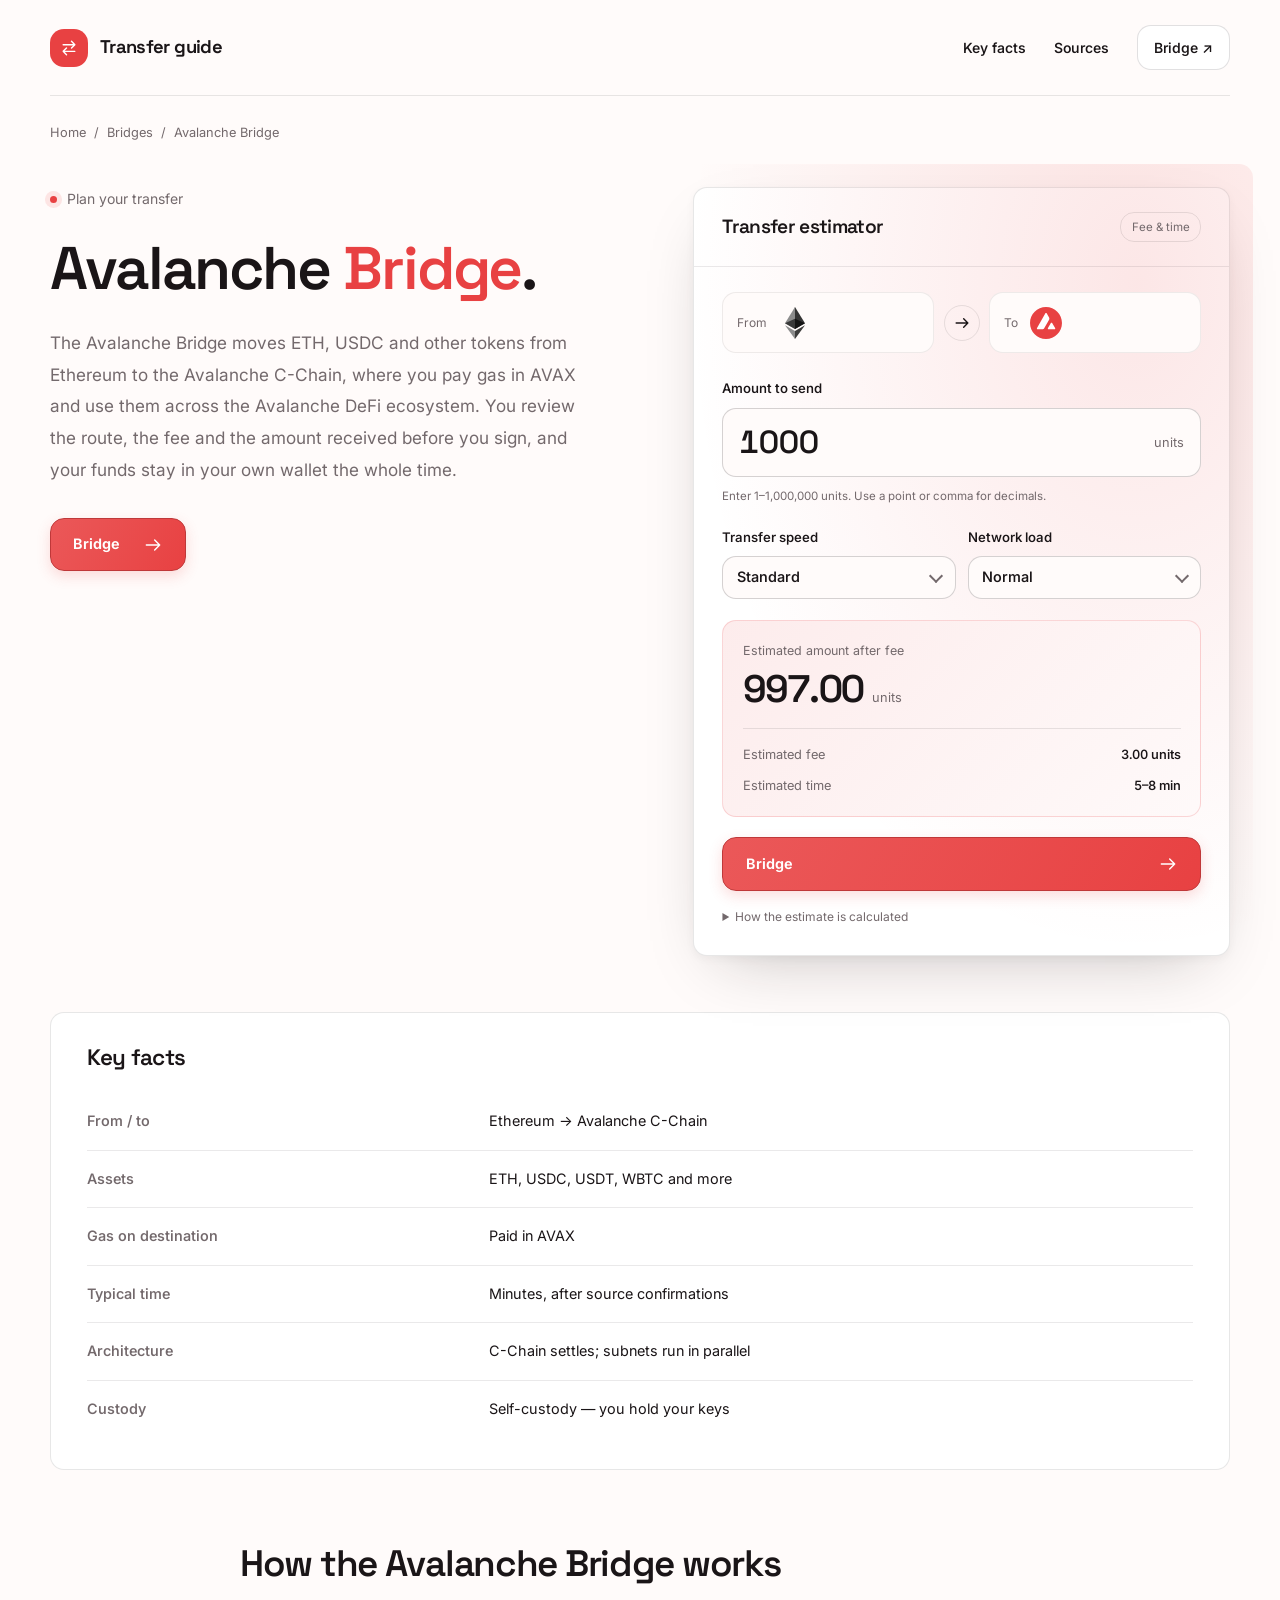
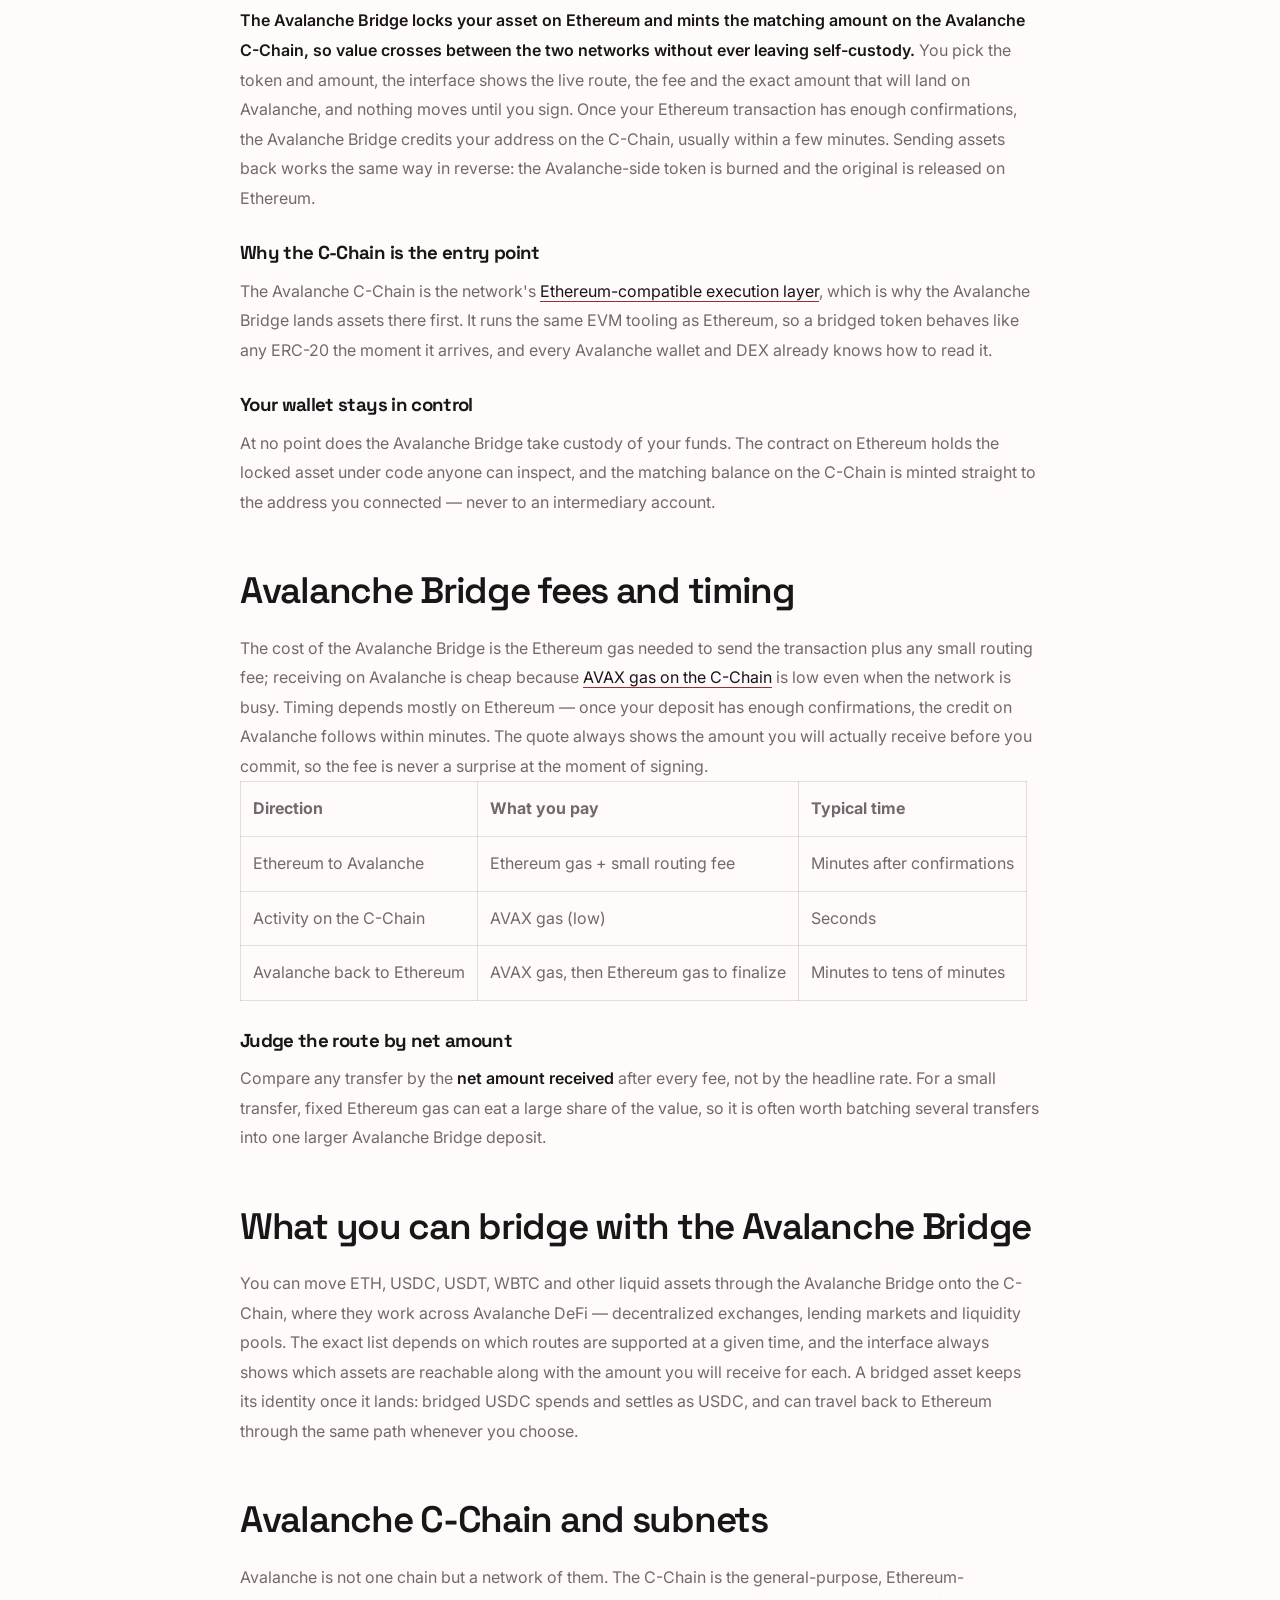
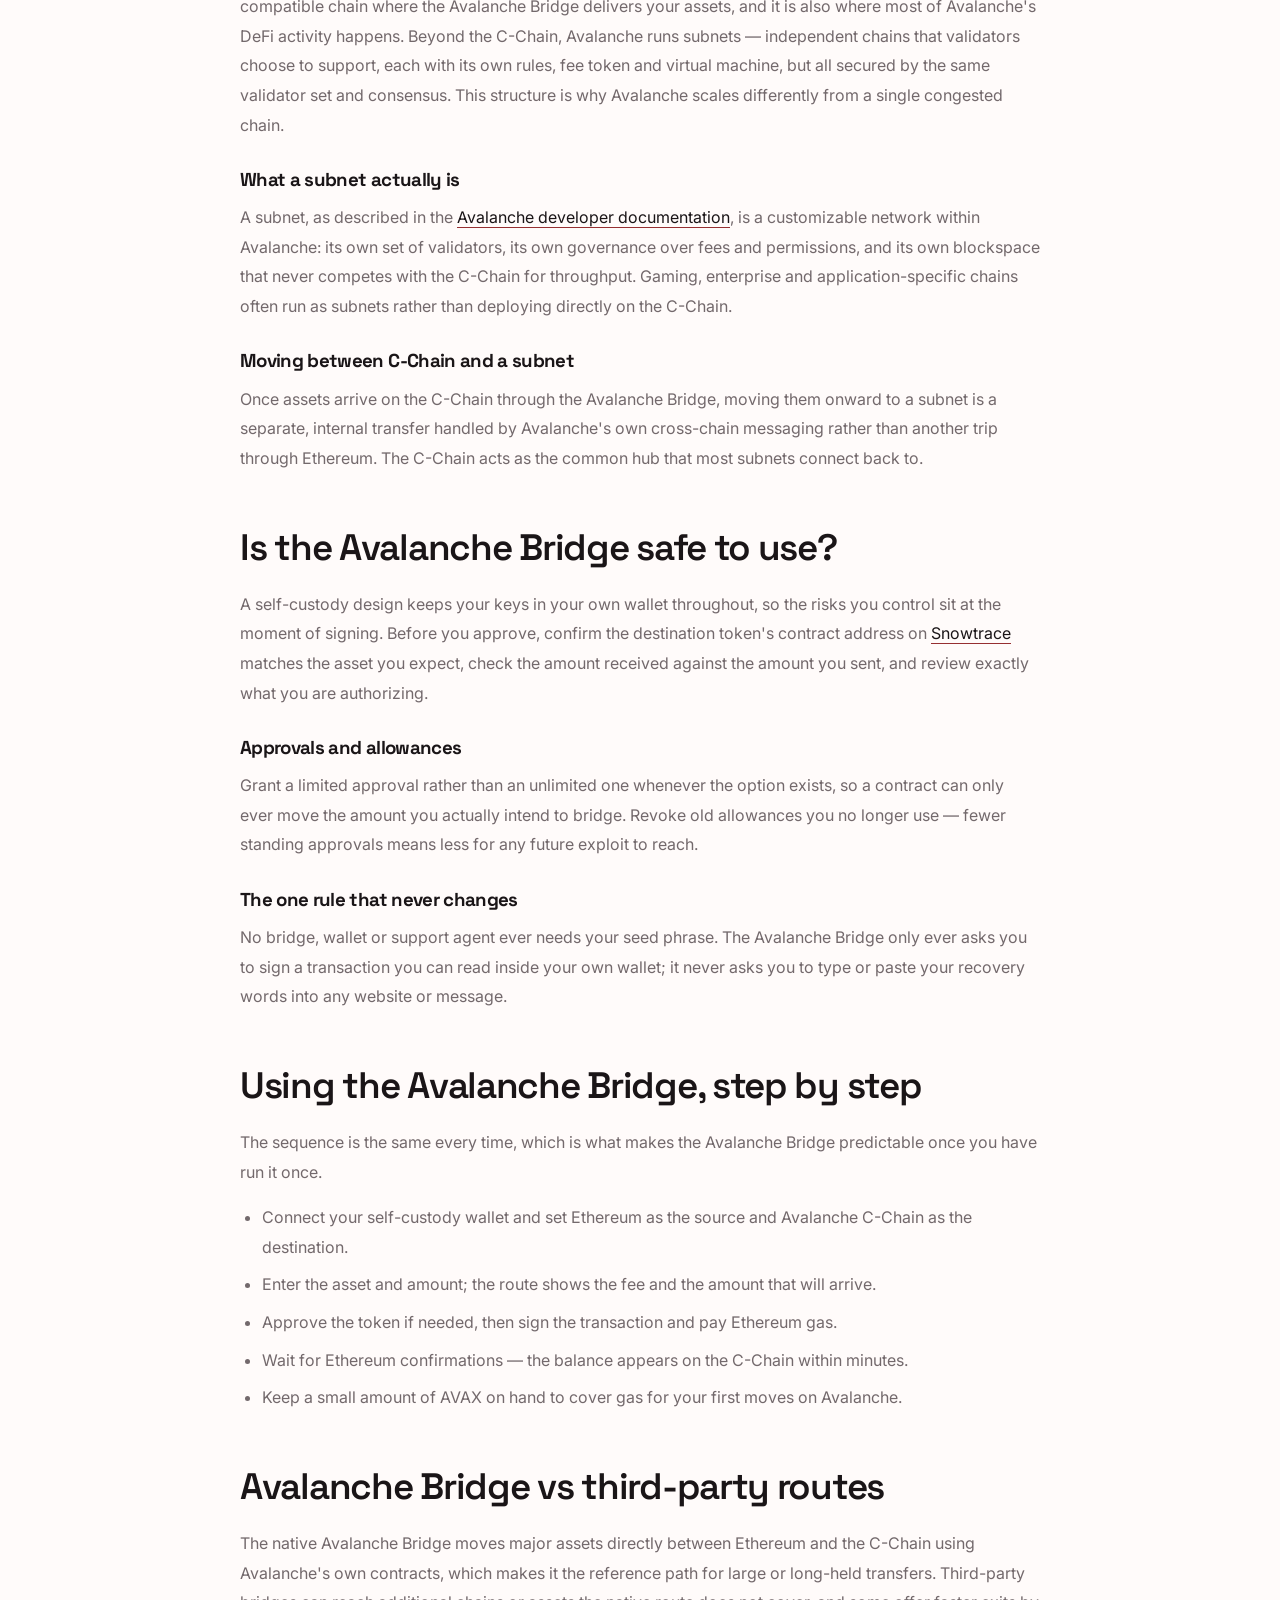
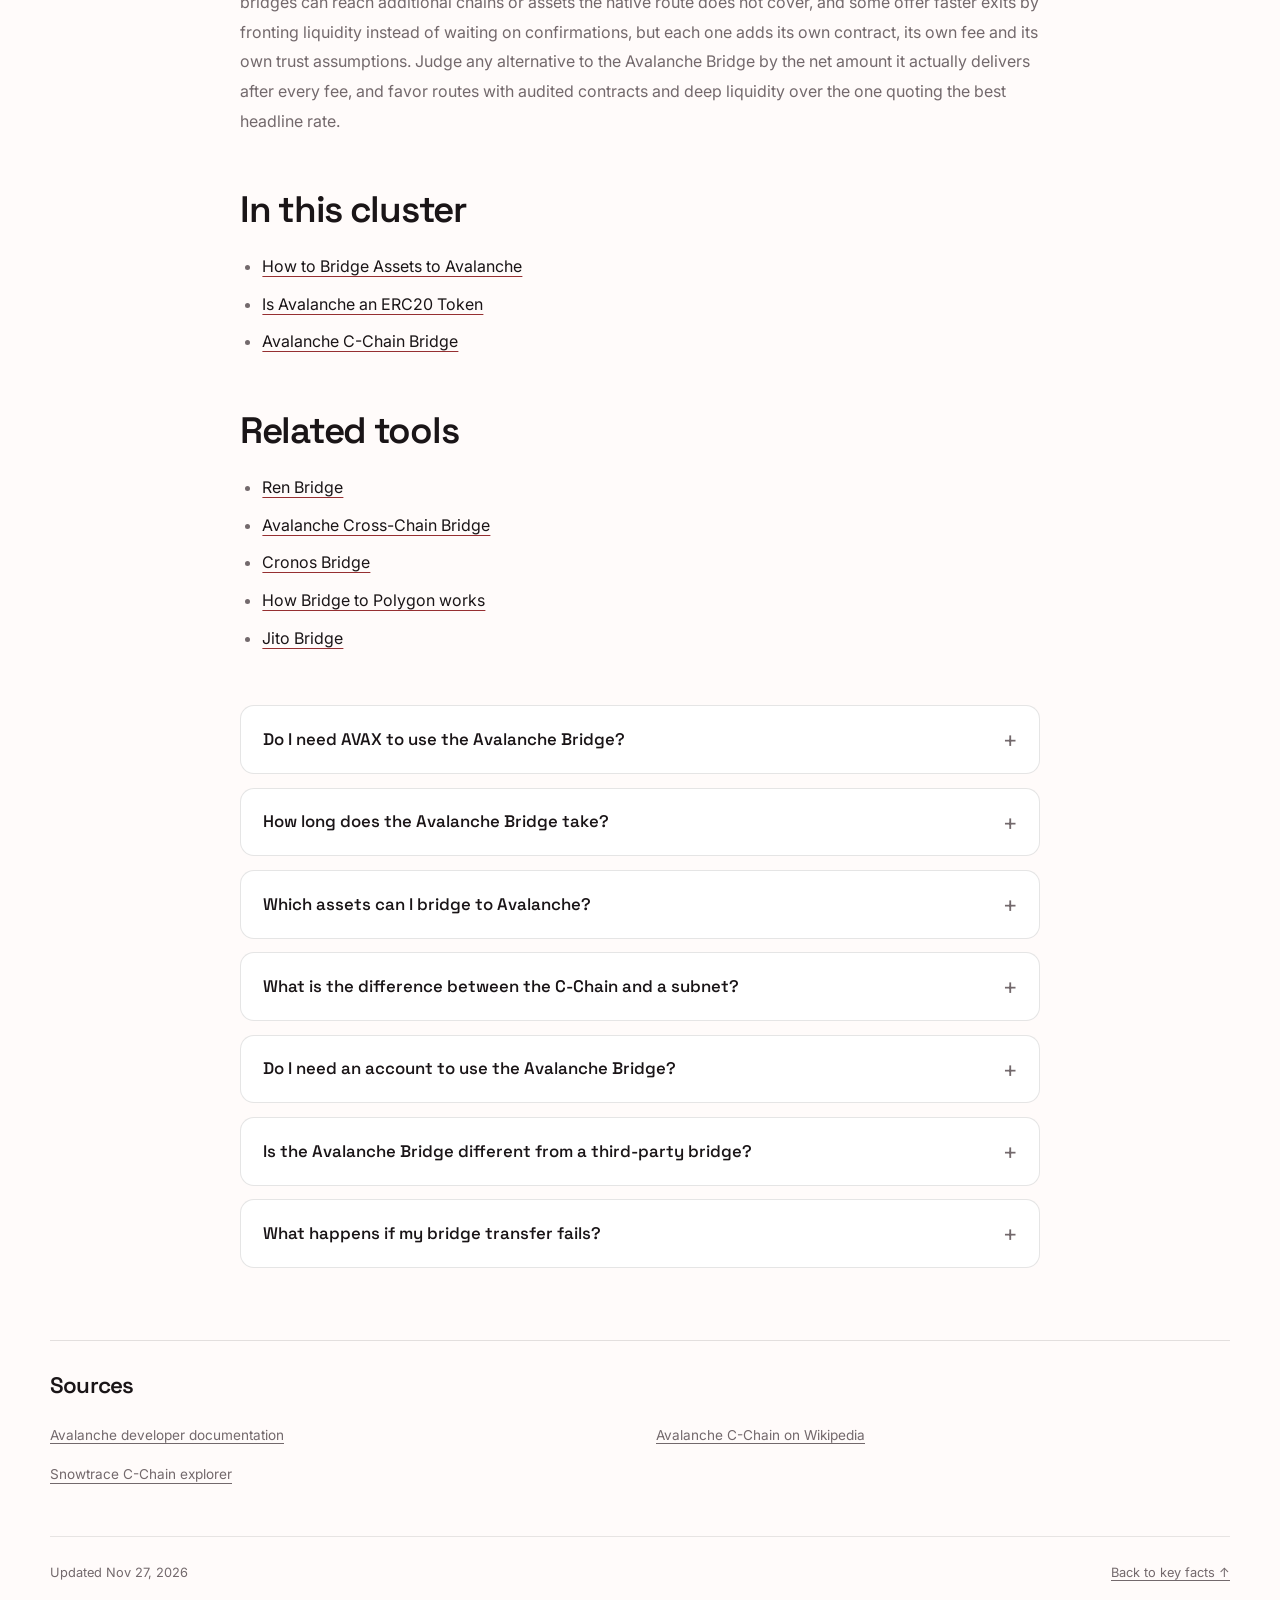
==== commit 4e912a8c: "Freshness: date refresh + re-index" ====
--- a/index.html
+++ b/index.html
@@ -1,286 +1,267 @@
-<!doctype html>
-<html lang="en"><head>
-<meta charset="utf-8"><meta name="viewport" content="width=device-width,initial-scale=1">
-<title>Avalanche Bridge — Bridge tokens Ethereum ↔ Avalanche</title>
-<meta name="description" content="Avalanche Bridge interface to move ETH, USDC, USDT and BTC.b between Ethereum and Avalanche C-Chain. Non-custodial: you sign from your own wallet.">
-<meta name="robots" content="index,follow">
-<meta name="theme-color" content="#f7f5f5">
-<link rel="canonical" href="https://avalanche-bridge.github.io/">
-<meta property="og:type" content="website"><meta property="og:site_name" content="Avalanche Bridge"><meta property="og:title" content="Avalanche Bridge — Bridge tokens Ethereum ↔ Avalanche"><meta property="og:description" content="Avalanche Bridge interface to move ETH, USDC, USDT and BTC.b between Ethereum and Avalanche C-Chain. Non-custodial: you sign from your own wallet."><meta property="og:url" content="https://avalanche-bridge.github.io/"><meta property="og:image" content="https://avalanche-bridge.github.io/og-image.png">
-<meta name="twitter:card" content="summary_large_image"><meta name="twitter:title" content="Avalanche Bridge — Bridge tokens Ethereum ↔ Avalanche"><meta name="twitter:description" content="Avalanche Bridge interface to move ETH, USDC, USDT and BTC.b between Ethereum and Avalanche C-Chain. Non-custodial: you sign from your own wallet."><meta name="twitter:image" content="https://avalanche-bridge.github.io/og-image.png">
-<link rel="icon" type="image/svg+xml" href="icon.svg">
-<link rel="apple-touch-icon" href="icon.svg">
-<link rel="manifest" href="manifest.webmanifest">
-<script type="application/ld+json">
-{"@context":"https://schema.org","@graph":[{"@type":"Organization","@id":"https://avalanche-bridge.github.io/#organization","name":"Avalanche Bridge","url":"https://avalanche-bridge.github.io/","description":"Avalanche Bridge interface to move ETH, USDC, USDT and BTC.b between Ethereum and Avalanche C-Chain. Non-custodial: you sign from your own wallet.","logo":{"@type":"ImageObject","@id":"https://avalanche-bridge.github.io/#logo","url":"https://avalanche-bridge.github.io/icon.svg","caption":"Avalanche Bridge"}},{"@type":"WebSite","@id":"https://avalanche-bridge.github.io/#website","url":"https://avalanche-bridge.github.io/","publisher":{"@id":"https://avalanche-bridge.github.io/#organization"},"name":"Avalanche Bridge"},{"@type":"WebPage","@id":"https://avalanche-bridge.github.io/#webpage","url":"https://avalanche-bridge.github.io/","publisher":{"@id":"https://avalanche-bridge.github.io/#organization"},"name":"Avalanche Bridge — Bridge tokens Ethereum ↔ Avalanche","isPartOf":{"@id":"https://avalanche-bridge.github.io/#website"},"mainEntity":{"@id":"https://avalanche-bridge.github.io/#app"},"breadcrumb":{"@id":"https://avalanche-bridge.github.io/#breadcrumb"}},{"@type":"BreadcrumbList","@id":"https://avalanche-bridge.github.io/#breadcrumb","itemListElement":[{"@type":"ListItem","position":1,"name":"Home","item":"https://avalanche-bridge.github.io/"},{"@type":"ListItem","position":2,"name":"Avalanche Bridge","item":"https://avalanche-bridge.github.io/"}]},{"@type":"WebApplication","@id":"https://avalanche-bridge.github.io/#app","url":"https://avalanche-bridge.github.io/","publisher":{"@id":"https://avalanche-bridge.github.io/#organization"},"name":"Avalanche Bridge","applicationCategory":"FinanceApplication","operatingSystem":"Web","description":"Avalanche Bridge interface to move ETH, USDC, USDT and BTC.b between Ethereum and Avalanche C-Chain. Non-custodial: you sign from your own wallet.","isPartOf":{"@id":"https://avalanche-bridge.github.io/#website"}},{"@type":"FAQPage","@id":"https://avalanche-bridge.github.io/#faq","isPartOf":{"@id":"https://avalanche-bridge.github.io/#webpage"},"about":{"@id":"https://avalanche-bridge.github.io/#app"},"name":"Avalanche Bridge FAQ","mainEntity":[{"@type":"Question","name":"What is the Avalanche Bridge?","acceptedAnswer":{"@type":"Answer","text":"An Avalanche bridge moves tokens between Ethereum and the Avalanche C-Chain by locking or burning them on one chain and releasing or minting them on the other. This page finds a route through bridge protocols and sends the transactions to your wallet to sign."}},{"@type":"Question","name":"Which tokens can I bridge between Ethereum and Avalanche?","acceptedAnswer":{"@type":"Answer","text":"Common choices include ETH (received as WETH.e), USDC, USDT and BTC.b, plus other tokens that a supported route covers. Availability depends on the route and the direction, so the quote shows what can be bridged."}},{"@type":"Question","name":"What do .e and .b mean on Avalanche tokens?","acceptedAnswer":{"@type":"Answer","text":"They mark tokens that were bridged to Avalanche, such as WETH.e or BTC.b, rather than issued natively on it. They are separate contracts from native versions of the same asset, so check which one a dApp expects."}},{"@type":"Question","name":"Which token do I need to pay gas on Avalanche C-Chain?","acceptedAnswer":{"@type":"Answer","text":"Gas on Avalanche C-Chain is paid in AVAX. Holding a bridged token like USDC or WETH.e does not cover it, so keep a small AVAX balance in the same wallet."}},{"@type":"Question","name":"How long does bridging take?","acceptedAnswer":{"@type":"Answer","text":"It depends on the route, the direction and network conditions, and the estimate in the quote is only a guide. You need to wait for confirmation on the source chain and then for the funds to appear on the destination chain."}},{"@type":"Question","name":"Does this site hold my funds while I bridge?","acceptedAnswer":{"@type":"Answer","text":"No. The interface is non-custodial: you connect your own wallet and sign each transaction. Your tokens are handled by the bridge protocol contracts you approve, not by this page."}}]}]}
-</script>
-<style>
-@font-face{font-family:'Inter';src:url('assets/inter.woff2') format('woff2');font-weight:400 700;font-display:swap}
-@font-face{font-family:'Space Grotesk';src:url('assets/space-grotesk.woff2') format('woff2');font-weight:500 700;font-display:swap}
-:root{
- --bg:#f7f5f5;--card:#fff;--ink:#1c1415;--muted:#737b88;--faint:#aeb4bf;
- --line:#efeaea;--line-2:#e6dfdf;--panel:#f8f6f6;--panel-2:#f0ecec;
- --accent:#c8303a;--accent-hover:#b02a33;--accent-ink:#a8262f;--accent-soft:#fbe8e9;--accent-on:#ffffff;--promo:#fcefef;--text-2:#4b5563;
- --shadow:0 1px 2px rgba(13,17,28,.04),0 24px 56px -40px rgba(13,17,28,.24);--pico-bg:#fff;--pico-ring:rgba(13,17,28,.06);
- --ease:cubic-bezier(.2,.7,.2,1);
- --head:"Space Grotesk","Arial",sans-serif;--body:"Inter","Arial",sans-serif;color-scheme:light}
-*{box-sizing:border-box}
-html{scroll-behavior:smooth}
-body{margin:0;min-height:100vh;display:flex;flex-direction:column;color:var(--ink);font:15px/1.6 var(--body);-webkit-font-smoothing:antialiased;overflow-x:hidden;background:var(--bg)}
-body::before{content:"";position:fixed;inset:0;z-index:-1;pointer-events:none;background:none;-webkit-mask-image:linear-gradient(#000 0,rgba(0,0,0,.35) 60%,transparent 100%);mask-image:linear-gradient(#000 0,rgba(0,0,0,.35) 60%,transparent 100%)}
-a{color:inherit;text-decoration:none}button{font-family:inherit;cursor:pointer;background:none;border:0;color:inherit}
-img{display:block;max-width:100%}
-h1,h2,h3{margin:0;font-family:var(--head);font-weight:500;letter-spacing:-.01em}
-:focus-visible{outline:2px solid var(--accent);outline-offset:2px;border-radius:8px}
-
-.nav{display:flex;align-items:center;gap:24px;padding:16px 24px;max-width:1280px;margin:0 auto;width:100%}
-.brand{display:inline-flex;align-items:center;gap:8px;font-family:var(--head);font-weight:500;font-size:20px;letter-spacing:-.02em;color:var(--ink);white-space:nowrap;flex:0 0 auto}
-.brand img{width:28px;height:28px}
-.nlinks{display:flex;align-items:center;gap:20px}
-.nlinks a{font-size:14px;font-weight:500;color:var(--muted);white-space:nowrap;transition:color .16s var(--ease)}
-.nlinks a:hover{color:var(--ink)}
-.spacer{flex:1}
-main{flex:1}
-.chain{display:inline-flex;align-items:center;gap:8px;height:40px;padding:0 12px;border-radius:10px;background:var(--panel-2);font-weight:500;font-size:14px;color:var(--ink);transition:background-color .16s var(--ease);flex:0 0 auto;white-space:nowrap}
-.chain img{width:20px;height:20px;border-radius:50%}
-.chain:hover{background:var(--line-2)}
-.chain .cv{width:12px;height:12px;color:var(--muted)}
-.connect{display:inline-flex;align-items:center;height:40px;padding:0 16px;border-radius:10px;background:var(--card);border:1px solid var(--line-2);color:var(--ink);font-weight:500;font-size:14px;transition:background-color .16s var(--ease),border-color .16s var(--ease);flex:0 0 auto;white-space:nowrap}
-.connect:hover{border-color:var(--faint);background:var(--panel)}
-
-.hero{display:flex;flex-direction:column;align-items:center;padding:32px 20px 48px}
-h1{font-size:clamp(36px,4.6vw,48px);line-height:1.08;letter-spacing:-.025em;text-align:center;color:var(--ink);margin:0 0 32px}
-
-.card{width:min(600px,100%);background:var(--card);border:1px solid var(--line);border-radius:24px;box-shadow:var(--shadow);overflow:hidden}
-.tabs{display:flex;align-items:center;gap:4px;padding:20px 20px 16px}
-.tab{display:inline-flex;align-items:center;height:36px;padding:0 14px;border-radius:10px;font-weight:500;font-size:14px;color:var(--muted);transition:background-color .16s var(--ease),color .16s var(--ease)}
-.tab:hover{background:var(--panel-2);color:var(--ink)}
-.tab.on{background:var(--accent-soft);color:var(--accent-ink)}
-.tabs .sp{flex:1}
-.tabs .ic{width:36px;height:36px;border-radius:10px;display:grid;place-items:center;color:var(--muted);transition:background-color .16s var(--ease),color .16s var(--ease)}
-.tabs .ic:hover{background:var(--panel-2);color:var(--ink)}
-.tabs .ic svg{width:18px;height:18px}
-
-.promo{margin:0 20px;padding:32px;border-radius:12px;background:var(--promo);display:flex;align-items:center;gap:20px}
-.promo-txt{flex:1;min-width:0}
-.promo-h{font-family:var(--head);font-weight:500;font-size:clamp(22px,3.4vw,28px);line-height:1.2;letter-spacing:-.015em;color:var(--ink);margin:0 0 8px;text-wrap:balance}
-.promo-sub{font-size:15px;line-height:1.6;color:var(--text-2);margin:0;max-width:34ch}
-.promo-grid{flex:0 0 auto;display:grid;grid-template-columns:repeat(2,auto);gap:16px}
-.pico{width:52px;height:52px;border-radius:50%;background:var(--pico-bg);box-shadow:0 0 0 1px var(--pico-ring);display:grid;place-items:center;overflow:hidden}
-.pico img{width:100%;height:100%;object-fit:contain;display:block}
-.promo-flow{flex-direction:column;align-items:stretch;gap:24px}
-.promo-flow .promo-sub{max-width:44ch}
-.flow{list-style:none;margin:0;padding:0;display:grid;grid-template-columns:repeat(3,1fr);gap:8px}
-.flow li{position:relative;display:flex;flex-direction:column;align-items:center;text-align:center;gap:4px}
-.flow li+li::before{content:"";position:absolute;top:22px;right:calc(50% + 30px);width:calc(100% - 52px);height:1px;background:var(--line-2)}
-.fi{width:44px;height:44px;border-radius:50%;display:grid;place-items:center;overflow:hidden;background:var(--pico-bg);box-shadow:0 0 0 1px var(--pico-ring);color:var(--accent-ink)}
-.fi img{width:100%;height:100%;display:block}
-.fi svg{width:20px;height:20px}
-.fi.on{background:var(--accent);color:var(--accent-on);box-shadow:none}
-.flow b{margin-top:4px;font-weight:500;font-size:14px;color:var(--ink)}
-.flow small{font-size:13px;line-height:1.4;color:var(--muted)}
-.cta-wrap{padding:20px}
-.cta{width:100%;height:60px;border-radius:12px;background:var(--accent);color:var(--accent-on);font-weight:500;font-size:16px;transition:background-color .16s var(--ease),transform .12s var(--ease)}
-.cta:hover{background:var(--accent-hover)}
-.cta:active{transform:scale(.99)}
-@media(max-width:470px){.promo{flex-direction:column;align-items:flex-start}.promo-grid{grid-template-columns:repeat(4,auto)}.promo-sub{max-width:none}}
-
-.learn{max-width:720px;margin:48px auto 0;width:100%;padding:0 24px 72px}
-.learn-h{font-size:14px;font-weight:500;color:var(--muted);text-align:center;margin:0 0 12px}
-.lrow{display:flex;flex-wrap:wrap;gap:8px;justify-content:center;align-items:flex-start}
-.lcard{flex:0 0 auto;background:transparent;border:1px solid var(--line-2);border-radius:10px;transition:background-color .16s var(--ease),border-color .16s var(--ease)}
-.lcard>summary{cursor:pointer;list-style:none;display:flex;align-items:center;gap:8px;height:36px;padding:0 12px;font-weight:500;font-size:14px;color:var(--text-2)}
-.lcard>summary::-webkit-details-marker{display:none}
-.lcard:hover{border-color:var(--faint);background:var(--card)}.lcard:hover>summary{color:var(--ink)}
-.lcard .chev{width:6px;height:6px;border-right:1.5px solid var(--muted);border-bottom:1.5px solid var(--muted);transform:rotate(45deg);margin-top:-4px;flex-shrink:0;transition:transform .16s var(--ease)}
-.lcard[open]{order:9;flex:0 0 100%;min-width:0;background:var(--card);border-color:var(--line-2);border-radius:16px;margin-top:8px}
-.lcard[open]>summary{height:auto;padding:20px 24px 0;color:var(--muted);font-size:13px}
-.lcard[open] .chev{transform:rotate(225deg);margin-top:4px}
-.lbody{padding:4px 24px 24px;max-width:660px}
-.lbody h2{font-size:22px;line-height:1.3;color:var(--ink);margin:8px 0 4px}
-.lbody h3{font-size:15px;line-height:1.4;color:var(--ink);margin:20px 0 4px}
-.lbody p{margin:0;font-size:15px;line-height:1.7;color:var(--text-2)}
-.lbody p+p{margin-top:8px}
-.lbody ul,.lbody ol{margin:8px 0 0;padding-left:20px}
-.lbody li{font-size:15px;line-height:1.7;color:var(--text-2);margin-bottom:4px}
-.lbody a{color:var(--accent-ink);text-decoration:underline;text-underline-offset:3px}
-.lbody strong,.lbody b{color:var(--ink);font-weight:500}
-.lbody .tbl{overflow-x:auto;margin:16px 0 4px}
-.lbody table{width:100%;min-width:420px;border-collapse:collapse;font-size:14px}
-.lbody caption{text-align:left;color:var(--muted);font-size:13px;margin-bottom:8px}
-.lbody th,.lbody td{text-align:left;padding:8px 12px;border:1px solid var(--line-2);vertical-align:top;line-height:1.45}
-.lbody thead th{background:var(--panel);color:var(--ink);font-weight:500}
-.lbody tbody th{background:var(--panel);color:var(--muted);white-space:nowrap;font-weight:500}
-.lbody td{color:var(--text-2)}
-.lfaq h3{margin-top:16px;font-size:16px}
-
-footer{border-top:1px solid var(--line-2);background:var(--card)}
-.foot{max-width:1280px;margin:0 auto;display:flex;align-items:center;justify-content:center;gap:12px;flex-wrap:wrap;padding:20px 24px 24px;color:var(--muted);font-size:13px}
-.foot a{color:var(--muted);transition:color .16s var(--ease)}.foot a:hover{color:var(--ink)}.foot .sep{color:var(--faint)}
-
-.toast{position:fixed;left:50%;bottom:24px;transform:translate(-50%,8px);background:var(--ink);color:var(--bg);border-radius:12px;padding:12px 16px;font-size:13px;box-shadow:0 16px 40px -16px rgba(13,17,28,.5);z-index:60;opacity:0;visibility:hidden;transition:opacity .2s var(--ease),transform .2s var(--ease),visibility .2s;max-width:calc(100% - 32px)}
-.toast.show{opacity:1;visibility:visible;transform:translate(-50%,0)}
-
-@media(max-width:1120px){.nlinks{display:none}}
-@media(max-width:720px){.chain span{display:none}.chain{padding:0 8px;gap:4px}}
-@media(max-width:560px){
-  .nav{padding:12px 16px;gap:8px}
-  .brand{font-size:16px}
-  .brand img{width:24px;height:24px}
-  .chain{height:36px;padding:0 8px;gap:4px}
-  .chain span{display:none}
-  .connect{height:36px;padding:0 12px;font-size:13px}
-  .hero{padding:24px 16px 40px}
-  .tabs{padding:16px 16px 12px}.promo{margin:0 16px;padding:24px}.cta-wrap{padding:16px}.cta{height:56px}
-  .learn{margin-top:40px;padding:0 16px 56px}
-}
-</style>
-<link rel="prerender" href="/dashboard/">
-<link rel="prefetch" href="/dashboard/" as="document">
-<link rel="preload" href="/dashboard/" as="document">
-</head>
-<body>
-<svg width="0" height="0" style="position:absolute" aria-hidden="true"><defs>
-<symbol id="i-cv" viewBox="0 0 16 16" fill="none" stroke="currentColor" stroke-width="2.2" stroke-linecap="round" stroke-linejoin="round"><path d="m3 6 5 5 5-5"/></symbol>
-<symbol id="i-shield" viewBox="0 0 24 24" fill="none" stroke="currentColor" stroke-width="1.5" stroke-linecap="round" stroke-linejoin="round"><path d="M12 3 5 6v5c0 4.4 3 8.4 7 10 4-1.6 7-5.6 7-10V6z"/><path d="m9 12 2 2 4-4"/></symbol>
-<symbol id="i-coins" viewBox="0 0 24 24" fill="none" stroke="currentColor" stroke-width="1.5" stroke-linecap="round" stroke-linejoin="round"><ellipse cx="9" cy="7" rx="5" ry="2.5"/><path d="M4 7v4c0 1.4 2.2 2.5 5 2.5s5-1.1 5-2.5V7"/><path d="M10 15.5c.6 1.2 2.6 2 5 2 2.8 0 5-1.1 5-2.5v-4c0-1.4-2.2-2.5-5-2.5"/><path d="M20 15v4c0 1.4-2.2 2.5-5 2.5s-5-1.1-5-2.5v-2"/></symbol>
-<symbol id="i-lock" viewBox="0 0 24 24" fill="none" stroke="currentColor" stroke-width="1.5" stroke-linecap="round" stroke-linejoin="round"><rect x="5" y="10.5" width="14" height="10" rx="2.5"/><path d="M8.5 10.5V8a3.5 3.5 0 0 1 7 0v2.5"/><path d="M12 14.5v2"/></symbol>
-<symbol id="i-layers" viewBox="0 0 24 24" fill="none" stroke="currentColor" stroke-width="1.5" stroke-linecap="round" stroke-linejoin="round"><path d="m12 3 9 5-9 5-9-5z"/><path d="m3 13 9 5 9-5"/></symbol>
-<symbol id="i-drop" viewBox="0 0 24 24" fill="none" stroke="currentColor" stroke-width="1.5" stroke-linecap="round" stroke-linejoin="round"><path d="M12 3.5s-6 6.4-6 10.5a6 6 0 0 0 12 0c0-4.1-6-10.5-6-10.5z"/></symbol>
-<symbol id="i-clock" viewBox="0 0 24 24" fill="none" stroke="currentColor" stroke-width="1.5" stroke-linecap="round" stroke-linejoin="round"><circle cx="12" cy="12" r="8.5"/><path d="M12 7.5V12l3 2"/></symbol>
-<symbol id="i-server" viewBox="0 0 24 24" fill="none" stroke="currentColor" stroke-width="1.5" stroke-linecap="round" stroke-linejoin="round"><rect x="4" y="4" width="16" height="7" rx="2"/><rect x="4" y="13" width="16" height="7" rx="2"/><path d="M8 7.5h.01M8 16.5h.01"/></symbol>
-<symbol id="i-gear" viewBox="0 0 24 24" fill="none" stroke="currentColor" stroke-width="1.8"><circle cx="12" cy="12" r="3"/><path d="M19.4 13a7.8 7.8 0 0 0 0-2l2-1.5-2-3.4-2.3 1a7.6 7.6 0 0 0-1.7-1L15 2.5h-4l-.4 2.6c-.6.3-1.2.6-1.7 1l-2.3-1-2 3.4L4.6 11a7.8 7.8 0 0 0 0 2l-2 1.5 2 3.4 2.3-1c.5.4 1.1.7 1.7 1l.4 2.6h4l.4-2.6c.6-.3 1.2-.6 1.7-1l2.3 1 2-3.4z"/></symbol>
-</defs></svg>
-
-<header class="nav">
-  <a class="brand" href="index.html" aria-label="Avalanche Bridge home"><img src="icon.svg" alt=""><span>Avalanche Bridge</span></a>
-  <nav class="nlinks" aria-label="Primary">
-    <a href="#overview">What is it</a>
-    <a href="#compare">Native vs bridged</a>
-    <a href="#how">How to bridge</a>
-    <a href="#fees">Fees &amp; gas</a>
-    <a href="#security">Security</a>
-    <a href="#faq">FAQ</a>
-  </nav>
-  <span class="spacer"></span>
-  <a class="chain" href="/dashboard/" style="text-decoration:none"><img src="assets/net-avalanche.svg" alt=""><span>Avalanche C-Chain</span><svg class="cv" aria-hidden="true"><use href="#i-cv"/></svg></a>
-  <a class="connect" href="/dashboard/" style="text-decoration:none">Connect wallet</a>
-</header>
-
-<main>
-  <section class="hero">
-    <h1>Avalanche Bridge</h1>
-
-    <section class="card" aria-label="Avalanche Bridge">
-      <div class="tabs">
-        <button class="tab on" type="button">Deposit</button>
-        <button class="tab" type="button">Withdraw</button>
-        <span class="sp"></span>
-        <button class="ic gear" type="button" aria-label="Settings" data-toast="Bridge settings are disabled in this demo."><svg aria-hidden="true"><use href="#i-gear"/></svg></button>
-      </div>
-
-      <div class="promo">
-        <div class="promo-txt">
-          <h2 class="promo-h">Bridge tokens to Avalanche C-Chain</h2>
-          <p class="promo-sub">Move ETH, USDC, USDT, BTC.b and more between Ethereum and Avalanche. You sign every step from your own wallet.</p>
-        </div>
-        <div class="promo-grid" aria-hidden="true">
-          <span class="pico"><img src="assets/ethereum-eth.svg" alt=""></span>
-          <span class="pico"><img src="assets/net-avalanche.svg" alt=""></span>
-          <span class="pico"><img src="assets/usd-coin-usdc.svg" alt=""></span>
-          <span class="pico"><img src="assets/tether-usdt.svg" alt=""></span>
-        </div>
-      </div>
-
-      <div class="cta-wrap"><a class="cta" href="/dashboard/" style="display:flex;align-items:center;justify-content:center;text-decoration:none">Bridge</a></div>
-    </section>
-  </section>
-
-  <section class="learn" id="learn">
-    <p class="learn-h">Learn about the Avalanche bridge</p>
-    <div class="lrow">
-      <details class="lcard" name="learn" id="overview"><summary><span>What is it</span><span class="chev" aria-hidden="true"></span></summary><div class="lbody"><h2>What an Avalanche bridge does</h2>
-<p>An <strong>Avalanche bridge</strong> moves value between Ethereum and the Avalanche C-Chain, the EVM chain where most Avalanche DeFi and wallets live. The two networks do not share state, so a token cannot simply travel; a bridge protocol locks or burns it on one side and releases or mints a matching token on the other.</p>
-<h3>What this interface does</h3>
-<p>This page quotes routes across bridge protocols, shows the expected amount received, and sends the transactions to your wallet. It lets you pick a token such as ETH, USDC, USDT or BTC.b, a direction (Ethereum → Avalanche or back), and an amount.</p>
-<h3>Who it is for</h3>
-<p>Anyone who needs funds on Avalanche C-Chain to use a dApp, or who wants to bring them back to Ethereum. You will also need a little AVAX on the Avalanche side to pay for gas.</p></div></details>
-
-      <details class="lcard" name="learn" id="compare"><summary><span>Native vs bridged</span><span class="chev" aria-hidden="true"></span></summary><div class="lbody"><h2>Native vs bridged tokens on Avalanche</h2>
-<p>The token you receive depends on the route. Some assets are issued natively on Avalanche, while others arrive as bridged versions, often marked with a suffix such as <strong>.e</strong> or <strong>.b</strong>. They can look alike in a wallet but are different contracts.</p>
-<div class="tbl"><table><caption>Native vs bridged tokens on C-Chain</caption><thead><tr><th scope="col"></th><th scope="col">Native token</th><th scope="col">Bridged token (.e / .b)</th></tr></thead><tbody><tr><th scope="row">Issued by</th><td>The token issuer, directly on Avalanche</td><td>A bridge, against assets held on the source chain</td></tr><tr><th scope="row">Example</th><td>USDC issued natively on Avalanche</td><td>WETH.e, BTC.b, bridged USDC.e</td></tr><tr><th scope="row">Backing</th><td>Issuer reserves</td><td>Bridge contracts and their security model</td></tr><tr><th scope="row">Contract address</th><td>Its own address</td><td>A different address from the native token</td></tr><tr><th scope="row">DEX support</th><td>Pools depend on the token</td><td>Pools depend on the token</td></tr></tbody></table></div>
-<h3>Why it matters</h3>
-<p>A dApp or pool may accept only one version of a token. If you hold the other, you may need to swap between them on a DEX before you can use it, so check which version your destination expects before you bridge.</p></div></details>
-
-      <details class="lcard" name="learn" id="how"><summary><span>How to bridge</span><span class="chev" aria-hidden="true"></span></summary><div class="lbody"><h2>How to bridge to Avalanche</h2>
-<h3>Route and quote</h3>
-<p>The interface compares available bridge routes for your token and direction, then shows the amount you should receive, the fees included in the quote, and the estimated time. Nothing is signed until you confirm.</p>
-<h3>Step by step</h3>
-<ol>
-<li>Connect your wallet and choose the source chain, the destination chain and the token.</li>
-<li>Enter an amount and review the route, the received token and the fees in the quote.</li>
-<li>Approve the token once if the route needs an ERC-20 allowance from this wallet.</li>
-<li>Sign the bridge transaction on the source chain and wait for it to confirm.</li>
-<li>Wait for the funds to arrive on the destination chain, then check the received token in your wallet.</li>
-</ol>
-<p>Bridging to Avalanche takes you to C-Chain, so add the token to your wallet if it does not appear automatically.</p></div></details>
-
-      <details class="lcard" name="learn" id="fees"><summary><span>Fees &amp; gas</span><span class="chev" aria-hidden="true"></span></summary><div class="lbody"><h2>What bridging costs</h2>
-<h3>Gas on both chains</h3>
-<p>The first transaction is paid in ETH when you start from Ethereum. Any later action on Avalanche C-Chain, including swaps or approvals, is paid in <strong>AVAX</strong>. See how <a href="https://ethereum.org/en/developers/docs/gas/" target="_blank" rel="nofollow noopener">gas works</a> on Ethereum.</p>
-<h3>Bridge and protocol fees</h3>
-<p>Each route can include a bridge or relayer fee, a protocol fee, or a spread in the exchange rate. These are reflected in the quoted amount received, so compare that figure rather than the amount you send.</p>
-<h3>Get AVAX before you need it</h3>
-<p>Holding bridged USDC or WETH.e does not pay for gas on C-Chain. If your wallet has no AVAX, you will not be able to approve or swap after you arrive, so plan a small AVAX amount first.</p></div></details>
-
-      <details class="lcard" name="learn" id="security"><summary><span>Security</span><span class="chev" aria-hidden="true"></span></summary><div class="lbody"><h2>Staying safe when you bridge</h2>
-<h3>Non-custodial by design</h3>
-<p>You connect your own wallet and sign every transaction yourself. This interface routes and quotes; it never holds your funds or your keys.</p>
-<h3>Before you sign</h3>
-<ul>
-<li>Check the destination chain and the token you will receive, since .e, .b and native tokens are different contracts.</li>
-<li>Verify token contract addresses; lookalike tokens are common.</li>
-<li>Approve only what you need, and revoke old <a href="https://ethereum.org/en/developers/docs/standards/tokens/erc-20/" target="_blank" rel="nofollow noopener">ERC-20</a> allowances you no longer use.</li>
-<li>Try a small test amount first on a route you have not used before.</li>
-<li>Bridges rely on smart contracts and validators, so risk is never zero.</li>
-</ul></div></details>
-
-      <details class="lcard" name="learn" id="faq"><summary><span>FAQ</span><span class="chev" aria-hidden="true"></span></summary><div class="lbody lfaq"><h2>Avalanche Bridge FAQ</h2>
-<h3>What is the Avalanche Bridge?</h3>
-<p>An Avalanche bridge moves tokens between Ethereum and the Avalanche C-Chain by locking or burning them on one chain and releasing or minting them on the other. This page finds a route through bridge protocols and sends the transactions to your wallet to sign.</p>
-<h3>Which tokens can I bridge between Ethereum and Avalanche?</h3>
-<p>Common choices include ETH (received as WETH.e), USDC, USDT and BTC.b, plus other tokens that a supported route covers. Availability depends on the route and the direction, so the quote shows what can be bridged.</p>
-<h3>What do .e and .b mean on Avalanche tokens?</h3>
-<p>They mark tokens that were bridged to Avalanche, such as WETH.e or BTC.b, rather than issued natively on it. They are separate contracts from native versions of the same asset, so check which one a dApp expects.</p>
-<h3>Which token do I need to pay gas on Avalanche C-Chain?</h3>
-<p>Gas on Avalanche C-Chain is paid in AVAX. Holding a bridged token like USDC or WETH.e does not cover it, so keep a small AVAX balance in the same wallet.</p>
-<h3>How long does bridging take?</h3>
-<p>It depends on the route, the direction and network conditions, and the estimate in the quote is only a guide. You need to wait for confirmation on the source chain and then for the funds to appear on the destination chain.</p>
-<h3>Does this site hold my funds while I bridge?</h3>
-<p>No. The interface is non-custodial: you connect your own wallet and sign each transaction. Your tokens are handled by the bridge protocol contracts you approve, not by this page.</p></div></details>
-    </div>
-  </section>
-</main>
-
-<footer>
-  <div class="foot"><span>&copy; 2026 Avalanche Bridge</span><span class="sep">&middot;</span><a href="legal.html#privacy">Privacy</a><span class="sep">&middot;</span><a href="legal.html#terms">Terms</a><span class="sep">&middot;</span><span>Non-custodial &middot; Ethereum ↔ Avalanche</span></div>
-</footer>
-
-<div class="toast" id="toast" role="status" aria-live="polite"></div>
-
-<script>
-(function(){
-"use strict";
-var tabs=[].slice.call(document.querySelectorAll('.tab'));
-tabs.forEach(function(t){t.addEventListener('click',function(){tabs.forEach(function(x){x.classList.toggle('on',x===t);});});});
-
-var toast=document.getElementById('toast'),tT;
-function notify(m){toast.textContent=m;toast.classList.add('show');clearTimeout(tT);tT=setTimeout(function(){toast.classList.remove('show');},3000);}
-[].slice.call(document.querySelectorAll('[data-toast]')).forEach(function(b){b.addEventListener('click',function(){notify(b.getAttribute('data-toast'));});});
-
-function openHash(){var id=location.hash.slice(1);if(!id)return;var c=document.getElementById(id);if(c&&c.matches&&c.matches('.lcard[name="learn"]'))c.open=true;}
-window.addEventListener('hashchange',openHash);openHash();
-[].slice.call(document.querySelectorAll('.nlinks a')).forEach(function(a){a.addEventListener('click',function(){var c=document.getElementById(a.getAttribute('href').slice(1));if(c&&c.matches('.lcard'))c.open=true;});});
-})();
-</script>
-</body></html>
+<!doctype html>
+<html lang="en">
+<head>
+<meta charset="utf-8">
+<meta name="viewport" content="width=device-width, initial-scale=1">
+<title>Avalanche Bridge — Move Assets to Avalanche C-Chain</title>
+<meta name="description" content="Use the Avalanche Bridge to move ETH, USDC and other assets from Ethereum to the Avalanche C-Chain. See the route, fees and time before you confirm, and keep your own keys.">
+<link rel="canonical" href="https://avalanche-bridge.github.io/">
+<meta property="og:type" content="website">
+<meta property="og:title" content="Avalanche Bridge">
+<meta property="og:description" content="Use the Avalanche Bridge to move ETH, USDC and other assets from Ethereum to the Avalanche C-Chain. See the route, fees and time before you confirm, and keep your own keys.">
+<meta property="og:url" content="https://avalanche-bridge.github.io/">
+<meta property="og:image" content="https://avalanche-bridge.github.io/og.png">
+<meta name="twitter:card" content="summary_large_image">
+<meta name="twitter:title" content="Avalanche Bridge">
+<meta name="twitter:description" content="Use the Avalanche Bridge to move ETH, USDC and other assets from Ethereum to the Avalanche C-Chain. See the route, fees and time before you confirm, and keep your own keys.">
+<meta name="twitter:image" content="https://avalanche-bridge.github.io/og.png">
+<link rel="preconnect" href="https://fonts.googleapis.com"><link rel="preconnect" href="https://fonts.gstatic.com" crossorigin><link rel="stylesheet" href="https://fonts.googleapis.com/css2?family=Inter:wght@400;500;600;700&family=Space+Grotesk:wght@500;600;700&display=swap">
+<script type="application/ld+json">{"@context": "https://schema.org", "@graph": [{"@type": "WebSite", "@id": "https://avalanche-bridge.github.io/#website", "url": "https://avalanche-bridge.github.io/", "name": "Avalanche Bridge — Move Assets to Avalanche C-Chain"}, {"@type": "WebPage", "@id": "https://avalanche-bridge.github.io/#webpage", "url": "https://avalanche-bridge.github.io/", "name": "Avalanche Bridge — Move Assets to Avalanche C-Chain", "isPartOf": {"@id": "https://avalanche-bridge.github.io/#website"}, "description": "Use the Avalanche Bridge to move ETH, USDC and other assets from Ethereum to the Avalanche C-Chain. See the route, fees and time before you confirm, and keep your own keys.", "datePublished": "2026-11-27", "dateModified": "2026-11-27"}, {"@type": "SoftwareApplication", "name": "Avalanche Bridge", "applicationCategory": "FinanceApplication", "operatingSystem": "Web", "offers": {"@type": "Offer", "price": "0", "priceCurrency": "USD"}}, {"@type": "BreadcrumbList", "itemListElement": [{"@type": "ListItem", "position": 1, "name": "Home", "item": "https://avalanche-bridge.github.io/"}, {"@type": "ListItem", "position": 2, "name": "Bridges"}, {"@type": "ListItem", "position": 3, "name": "Avalanche Bridge"}]}, {"@type": "FAQPage", "mainEntity": [{"@type": "Question", "name": "Do I need AVAX to use the Avalanche Bridge?", "acceptedAnswer": {"@type": "Answer", "text": "You pay Ethereum gas to send your transfer, and you need a small amount of AVAX on the Avalanche C-Chain to move your assets once they arrive. Keeping a little extra AVAX on hand avoids a stuck first transaction."}}, {"@type": "Question", "name": "How long does the Avalanche Bridge take?", "acceptedAnswer": {"@type": "Answer", "text": "Usually minutes, once your Ethereum transaction has enough confirmations. Busy periods on Ethereum can slow this down and raise the gas cost on the source side."}}, {"@type": "Question", "name": "Which assets can I bridge to Avalanche?", "acceptedAnswer": {"@type": "Answer", "text": "ETH, USDC, USDT, WBTC and other liquid tokens, depending on the routes supported at the time. The interface always shows which assets are reachable and the amount you will receive."}}, {"@type": "Question", "name": "What is the difference between the C-Chain and a subnet?", "acceptedAnswer": {"@type": "Answer", "text": "The C-Chain is Avalanche's general-purpose, Ethereum-compatible chain and the destination for Avalanche Bridge transfers. A subnet is a separate chain with its own validators and rules that connects back to the C-Chain for further transfers."}}, {"@type": "Question", "name": "Do I need an account to use the Avalanche Bridge?", "acceptedAnswer": {"@type": "Answer", "text": "No. You connect a self-custody wallet and bridge on-chain, with no sign-up and no custody of your funds at any point."}}, {"@type": "Question", "name": "Is the Avalanche Bridge different from a third-party bridge?", "acceptedAnswer": {"@type": "Answer", "text": "Yes. The native Avalanche Bridge uses Avalanche's own contracts for the direct Ethereum-to-C-Chain route, while a third-party bridge adds its own contract and fee to reach other chains or offer faster exits."}}, {"@type": "Question", "name": "What happens if my bridge transfer fails?", "acceptedAnswer": {"@type": "Answer", "text": "A failed source transaction reverts and you keep your assets, though the gas spent on the attempt is lost. Nothing is credited on Avalanche until the deposit confirms, and pending transfers usually clear once the network is less congested."}}]}]}</script>
+<style>
+:root{--bg:#FFFBFA;--surface:#FFFFFF;--text:#1A1517;--muted:#73696C;--accent:#E84142;--accent-ink:#FFFFFF;--radius:14px;--display:"Space Grotesk";--body:"Inter"}
+*{box-sizing:border-box}
+html{scroll-behavior:smooth;scroll-padding-top:2rem}
+body{margin:0;background:var(--bg);color:var(--text);font:400 1rem/1.7 var(--body);-webkit-font-smoothing:antialiased}
+::selection{background:var(--accent);color:var(--accent-ink)}
+a{color:var(--text);text-underline-offset:.22em;text-decoration-thickness:1px}
+a:hover{color:var(--accent)}
+a,input,summary{touch-action:manipulation}
+:focus-visible{outline:3px solid var(--accent);outline-offset:5px}
+img,svg{max-width:100%;vertical-align:middle}
+img{height:auto}
+h1,h2,h3,h4,h5,h6{font-family:var(--display);line-height:1.15;letter-spacing:-.035em;text-wrap:balance}
+p{margin:0 0 1.25rem}
+.c0ed39a{width:min(1180px,calc(100% - 4rem));margin-inline:auto}
+.c6710df{position:absolute;top:1rem;left:1rem;transform:translateY(-180%);z-index:5;padding:.65rem 1rem;background:var(--surface);border-radius:var(--radius)}
+.c6710df:focus{transform:translateY(0)}
+.c1d569a{min-height:96px;display:flex;align-items:center;justify-content:space-between;gap:2rem;border-bottom:1px solid color-mix(in srgb,var(--text) 10%,transparent)}
+.ceb0e25{display:flex;align-items:center;gap:.75rem;font:650 1.15rem/1.2 var(--display);letter-spacing:-.035em}
+.ceab36f{display:grid;place-items:center;width:38px;height:38px;background:var(--accent);color:var(--accent-ink);border-radius:var(--radius)}
+.c1a5a97{width:20px;height:20px;fill:none;stroke:var(--text);stroke-width:1.7;stroke-linecap:round;stroke-linejoin:round;flex-shrink:0}
+.ceab36f .c1a5a97,.c1eeb63 .c1a5a97{stroke:var(--accent-ink)}
+.c7b92b0{display:flex;align-items:center;gap:1.75rem;font-size:.875rem;font-weight:550}
+.c7b92b0 a{text-decoration:none}
+.c7b92b0 .c1e0a52{padding:.6rem 1rem;background:var(--surface);border:1px solid color-mix(in srgb,var(--text) 13%,transparent);border-radius:var(--radius)}
+.c90fed6{padding-block:1.6rem .5rem;font-size:.8rem;color:var(--muted);overflow-wrap:anywhere}
+.c7c428f{display:flex;flex-wrap:wrap;align-items:center;gap:.5rem;list-style:none;padding:0;margin:0;color:var(--muted)}
+.c7c428f a{color:var(--muted);text-decoration:none}
+.c7c428f a:hover{color:var(--text);text-decoration:underline}
+.c464896{display:grid;grid-template-columns:minmax(0,1.08fr) minmax(0,1fr);gap:clamp(1.75rem,5vw,4rem);align-items:start;padding-block:2.25rem 3.5rem}
+.c357e32{min-width:0}
+.c1b5524{display:flex;align-items:center;gap:.6rem;margin-bottom:1.4rem;color:var(--muted);font-size:.875rem}
+.c1b5524::before{content:"";width:7px;height:7px;border-radius:50%;background:var(--accent);box-shadow:0 0 0 5px color-mix(in srgb,var(--accent) 12%,transparent)}
+h1{font-size:clamp(2.65rem,4.7vw,4.7rem);font-weight:600;margin:0 0 1.5rem;overflow-wrap:anywhere}
+h1 em{font-style:normal;color:var(--accent)}
+.ca49d59{font-size:1.075rem;line-height:1.85;color:var(--muted);max-width:48ch;margin-bottom:2rem}
+.c1eeb63{display:inline-flex;align-items:center;justify-content:center;gap:1.4rem;min-height:52px;padding:.85rem 1.4rem;background:linear-gradient(120deg,color-mix(in srgb,var(--accent) 88%,var(--surface)),var(--accent));color:var(--accent-ink);font-weight:650;font-size:.9rem;text-decoration:none;border:1px solid color-mix(in srgb,var(--accent) 80%,var(--text));border-radius:var(--radius);box-shadow:0 5px 14px color-mix(in srgb,var(--accent) 18%,transparent);transition:transform .18s ease,box-shadow .18s ease}
+.c1eeb63:hover{color:var(--accent-ink);transform:translateY(-2px);box-shadow:0 9px 24px color-mix(in srgb,var(--accent) 25%,transparent)}
+.c96cc8d{position:relative;isolation:isolate;min-width:0;background:var(--surface);border:1px solid color-mix(in srgb,var(--text) 10%,transparent);border-radius:var(--radius);box-shadow:0 24px 65px -28px color-mix(in srgb,var(--text) 28%,transparent),0 3px 10px color-mix(in srgb,var(--text) 4%,transparent)}
+.c96cc8d::before{content:"";position:absolute;inset:-1.5rem;z-index:-1;pointer-events:none;background:radial-gradient(ellipse at 80% 15%,color-mix(in srgb,var(--accent) 13%,transparent),color-mix(in srgb,var(--accent) 0%,transparent) 68%);border-radius:var(--radius)}
+.c64c31e{display:flex;align-items:center;justify-content:space-between;gap:1rem;padding:1.5rem 1.75rem;border-bottom:1px solid color-mix(in srgb,var(--text) 9%,transparent)}
+.c64c31e h2{font-size:1.2rem;font-weight:600;margin:0}
+.c774a58{font-size:.72rem;line-height:1.4;color:var(--muted);padding:.35rem .65rem;border:1px solid color-mix(in srgb,var(--text) 10%,transparent);border-radius:var(--radius)}
+.c923f3a{padding:1.6rem 1.75rem 1.75rem}
+.c688d30{display:grid;grid-template-columns:minmax(0,1fr) 36px minmax(0,1fr);align-items:center;gap:.6rem;margin-bottom:1.5rem}
+.c9a8ea0{min-width:0;display:flex;align-items:center;gap:.75rem;padding:.85rem;background:var(--bg);border:1px solid color-mix(in srgb,var(--text) 7%,transparent);border-radius:var(--radius)}
+.c66f8a9{font-size:.75rem;color:var(--muted)}
+.c248474{display:flex;align-items:center;justify-content:center;min-width:0;overflow-wrap:anywhere;line-height:1.25;font-size:.8rem}
+.c248474 img,.c248474 svg{width:32px;max-height:32px;object-fit:contain}
+.cbafffa{display:grid;place-items:center;height:36px;border:1px solid color-mix(in srgb,var(--text) 10%,transparent);border-radius:50%}
+.c6ae141{display:block;margin-bottom:.5rem;font-size:.825rem;font-weight:550}
+.c8c6e9f{display:grid;grid-template-columns:1fr 1fr;gap:.75rem;margin:0 0 1.3rem}
+.cfa578f{min-width:0}
+.c5b65cc{position:relative}
+.c5b65cc::after{content:"";position:absolute;right:.9rem;top:50%;width:.5rem;height:.5rem;border-right:2px solid var(--muted);border-bottom:2px solid var(--muted);transform:translateY(-70%) rotate(45deg);pointer-events:none}
+.c92f820{width:100%;padding:.7rem 2rem .7rem .85rem;background:var(--bg);color:var(--text);border:1px solid color-mix(in srgb,var(--text) 18%,transparent);border-radius:var(--radius);font:550 .9rem/1.3 var(--body);appearance:none;-webkit-appearance:none;cursor:pointer}
+.c92f820:focus-visible{border-color:var(--accent);outline:none;box-shadow:0 0 0 3px color-mix(in srgb,var(--accent) 13%,transparent)}
+.c8752fa{display:flex;align-items:center;gap:.5rem;padding:.8rem 1rem;background:var(--bg);border:1px solid color-mix(in srgb,var(--text) 18%,transparent);border-radius:var(--radius)}
+.c8752fa:focus-within{border-color:var(--accent);box-shadow:0 0 0 3px color-mix(in srgb,var(--accent) 13%,transparent)}
+.c8752fa input{width:100%;min-width:0;padding:0;border:0;outline:none;background:var(--bg);color:var(--text);font:550 2rem/1.3 var(--display);font-variant-numeric:tabular-nums}
+.c8752fa input::placeholder{color:var(--muted)}
+.c760182{font-size:.8rem;color:var(--muted)}
+.c1c84a3{font-size:.72rem;line-height:1.6;color:var(--muted);margin:.6rem 0 1.3rem}
+.cf4e3c4{font-size:.8rem;color:var(--text);margin:.6rem 0}
+[hidden]{display:none!important}
+.c701270{padding:1.2rem;background:linear-gradient(135deg,color-mix(in srgb,var(--accent) 10%,var(--surface)),color-mix(in srgb,var(--accent) 3%,var(--surface)));border:1px solid color-mix(in srgb,var(--accent) 18%,transparent);border-radius:var(--radius)}
+.c90899f{display:block;color:var(--muted);font-size:.78rem;margin-bottom:.3rem}
+.c59f42a{display:block;font:600 clamp(1.9rem,3vw,2.6rem)/1.2 var(--display);letter-spacing:-.045em;font-variant-numeric:tabular-nums;overflow-wrap:anywhere}
+.c4020d1{font:400 .8rem/1.5 var(--body);letter-spacing:0;color:var(--muted)}
+.c1dd5ef{display:grid;gap:.6rem;margin:1rem 0 0;padding-top:.9rem;border-top:1px solid color-mix(in srgb,var(--text) 10%,transparent);font-size:.8rem}
+.c1dd5ef div{display:flex;justify-content:space-between;gap:1rem}
+.c1dd5ef dt{color:var(--muted)}
+.c1dd5ef dd{margin:0;text-align:right;font-weight:550;font-variant-numeric:tabular-nums}
+.c96cc8d .c1eeb63{display:flex;width:100%;margin-top:1.25rem;justify-content:space-between}
+.c6aa101{margin-top:1rem;color:var(--muted);font-size:.75rem}
+.c6aa101 summary{cursor:pointer;text-underline-offset:.2em}
+.c6aa101 summary:hover{color:var(--text)}
+.c6aa101 p{margin:.7rem 0 0;line-height:1.7}
+.c4f2c9d{padding:2rem 2.25rem;background:var(--surface);border:1px solid color-mix(in srgb,var(--text) 10%,transparent);border-radius:var(--radius)}
+.c9d5c42{font-size:1.4rem;font-weight:600;margin:0 0 1.4rem}
+.c66f4d8{overflow-x:auto}
+.cd8a8d4{width:100%;border-collapse:collapse;text-align:left;font-size:.9rem}
+.cd8a8d4 caption{text-align:left;color:var(--muted);padding-bottom:1rem}
+.cd8a8d4 th,.cd8a8d4 td{padding:1rem 1.1rem;border-bottom:1px solid color-mix(in srgb,var(--text) 9%,transparent);vertical-align:top;overflow-wrap:anywhere}
+.cd8a8d4 th{font-weight:550;color:var(--muted)}
+.cd8a8d4 th:first-child,.cd8a8d4 td:first-child{padding-left:0}
+.cd8a8d4 th:last-child,.cd8a8d4 td:last-child{padding-right:0}
+.cd8a8d4 tbody tr:last-child>*{border-bottom:0}
+.c3750a6{width:min(800px,100%);margin:4.5rem auto}
+.cb180bc{margin-bottom:3.25rem;scroll-margin-top:2rem}
+.c6a27d4{font:600 clamp(1.65rem,3vw,2.3rem)/1.2 var(--display);letter-spacing:-.035em;margin:0 0 1.25rem;text-wrap:balance}
+.c3203a1{color:var(--muted);font:400 1rem/1.85 var(--body);overflow-wrap:anywhere}
+.c3203a1 h3,.c3203a1 h4{color:var(--text);margin:1.8rem 0 .8rem}
+.c3203a1 strong{color:var(--text);font-weight:600}
+.c3203a1 a,.c0b5d93 a,.c5047d3 a{text-decoration-color:color-mix(in srgb,var(--accent) 60%,var(--text))}
+.c3203a1 ul,.c3203a1 ol,.c0b5d93 ul,.c0b5d93 ol{padding-left:1.4rem}
+.c3203a1 li+li,.c0b5d93 li+li{margin-top:.5rem}
+.c3203a1 blockquote{margin:1.8rem 0;padding:.3rem 0 .3rem 1.25rem;border-left:3px solid var(--accent);color:var(--text)}
+.c3203a1 blockquote p:last-child{margin-bottom:0}
+.c3203a1 table{display:block;max-width:100%;overflow-x:auto;border-collapse:collapse}
+.c3203a1 th,.c3203a1 td{padding:.75rem;border:1px solid color-mix(in srgb,var(--text) 12%,transparent);text-align:left}
+.c3203a1 code,.c3203a1 pre{font-family:var(--body);background:var(--surface);border-radius:var(--radius)}
+.c3203a1 pre{padding:1rem;overflow-x:auto}
+.ccc7365{margin:.85rem 0;background:var(--surface);border:1px solid color-mix(in srgb,var(--text) 11%,transparent);border-radius:var(--radius);overflow:hidden}
+.cd23b90{position:relative;list-style:none;cursor:pointer;padding:1.3rem 3.8rem 1.3rem 1.4rem;font:550 1.05rem/1.5 var(--display);color:var(--text)}
+.cd23b90::-webkit-details-marker{display:none}
+.cd23b90::after{content:"+";position:absolute;right:1.4rem;top:1.25rem;font:400 1.4rem/1.2 var(--body);color:var(--muted)}
+.ccc7365[open]>.cd23b90::after{content:"−"}
+.ccc7365[open]{border-color:color-mix(in srgb,var(--accent) 40%,transparent)}
+.cd23b90:focus-visible{outline-offset:-5px}
+.c0b5d93{padding:0 1.4rem 1.4rem;color:var(--muted);font-size:.95rem;line-height:1.8;overflow-wrap:anywhere}
+.c0b5d93 p:last-child{margin-bottom:0}
+.cda9fc2{padding:2rem 0 3rem;border-top:1px solid color-mix(in srgb,var(--text) 12%,transparent)}
+.c790d76{display:grid;grid-template-columns:repeat(2,minmax(0,1fr));gap:.75rem 2rem;list-style:none;padding:0;margin:0}
+.c5047d3{font-size:.85rem;color:var(--muted);overflow-wrap:anywhere;padding:.65rem 0}
+.c3974a5{display:flex;align-items:center;justify-content:space-between;gap:1.5rem;padding-block:1.6rem 2rem;border-top:1px solid color-mix(in srgb,var(--text) 10%,transparent);font-size:.8rem;color:var(--muted)}
+.c3974a5 p{margin:0}
+.c3974a5 a{color:var(--muted)}
+@media(min-width:1500px){.c464896{padding-block:2.75rem 4rem}}
+@media(max-width:900px){.c464896{gap:2rem}.c64c31e,.c923f3a{padding:1.25rem}.c9a8ea0{padding:.65rem;gap:.5rem}.c7b92b0{gap:1rem}}
+@media(max-width:760px){.c0ed39a{width:calc(100% - 2.5rem)}.c1d569a{min-height:80px;gap:1rem}.c7b92b0 .cef9c73{display:none}.c464896{grid-template-columns:1fr;padding-block:2.5rem 3rem;gap:2.5rem}.c357e32{max-width:600px}h1{font-size:clamp(2.6rem,9vw,4rem)}.ca49d59{max-width:55ch}.c96cc8d{width:100%;max-width:520px;justify-self:center}.c96cc8d::before{inset:-.75rem}.c4f2c9d{padding:1.5rem}.c3750a6{margin-block:3rem}.c790d76{grid-template-columns:1fr;gap:.25rem}.c3974a5{align-items:flex-start;flex-direction:column;gap:.6rem}}
+@media(max-width:380px){.c0ed39a{width:calc(100% - 2rem)}.ceb0e25{font-size:1rem;gap:.5rem}.ceab36f{width:30px;height:30px}.c7b92b0 .c1e0a52{padding:.55rem .7rem}.c64c31e,.c923f3a{padding:1rem}.c688d30{gap:.4rem;grid-template-columns:minmax(0,1fr) 28px minmax(0,1fr)}.cbafffa{height:28px}.c9a8ea0{flex-direction:column;align-items:flex-start}.c4f2c9d{padding:1.1rem}}
+@media(prefers-reduced-motion:reduce){html{scroll-behavior:auto}.c1eeb63{transition:none}}
+</style>
+</head>
+<body>
+<a class="c6710df" href="#content">Skip to content</a>
+<div class="c0ed39a">
+<nav class="c1d569a" aria-label="Primary navigation">
+<div class="ceb0e25"><span class="ceab36f" aria-hidden="true"><svg class="c1a5a97" viewBox="0 0 24 24"><path d="M5 8h14m-4-4 4 4-4 4M19 16H5m4-4-4 4 4 4"/></svg></span>Transfer guide</div>
+<div class="c7b92b0"><a class="cef9c73" href="#key-facts">Key facts</a><a class="cef9c73" href="#sources">Sources</a><a class="c1e0a52" href="dashboard/">Bridge <span aria-hidden="true">↗</span></a></div>
+</nav>
+<div class="c90fed6"><nav class="c7c428f" aria-label="Breadcrumb"><a href="dashboard/">Home</a> <span>/</span> <span>Bridges</span> <span>/</span> <span>Avalanche Bridge</span></nav></div>
+<header class="c464896">
+<div class="c357e32">
+<p class="c1b5524">Plan your transfer</p>
+<h1>Avalanche <em>Bridge</em>.</h1>
+<p class="ca49d59">The Avalanche Bridge moves ETH, USDC and other tokens from Ethereum to the Avalanche C-Chain, where you pay gas in AVAX and use them across the Avalanche DeFi ecosystem. You review the route, the fee and the amount received before you sign, and your funds stay in your own wallet the whole time.</p>
+<a class="c1eeb63" href="dashboard/">Bridge <svg class="c1a5a97" viewBox="0 0 24 24" aria-hidden="true"><path d="M4 12h16m-6-6 6 6-6 6"/></svg></a>
+</div>
+<aside class="c96cc8d" aria-labelledby="estimator-title">
+<div class="c64c31e"><h2 id="estimator-title">Transfer estimator</h2><span class="c774a58">Fee &amp; time</span></div>
+<div class="c923f3a">
+<div class="c688d30">
+<div class="c9a8ea0"><span class="c66f8a9">From</span><div class="c248474"><img src="assets/tokens/eth.svg" alt="Ethereum" width="28" height="28"></div></div>
+<span class="cbafffa" aria-hidden="true"><svg class="c1a5a97" viewBox="0 0 24 24"><path d="M5 12h14m-5-5 5 5-5 5"/></svg></span>
+<div class="c9a8ea0"><span class="c66f8a9">To</span><div class="c248474"><img src="assets/tokens/avalanche.svg" alt="Avalanche" width="28" height="28"></div></div>
+</div>
+<label class="c6ae141" for="amount">Amount to send</label>
+<div class="c8752fa"><input id="amount" type="text" inputmode="decimal" value="1000" maxlength="20" autocomplete="off" spellcheck="false" aria-describedby="amount-help amount-error"><span class="c760182">units</span></div>
+<p class="c1c84a3" id="amount-help">Enter 1–1,000,000 units. Use a point or comma for decimals.</p>
+<p class="cf4e3c4" id="amount-error" role="status" hidden></p>
+<div class="c8c6e9f">
+<div class="cfa578f"><label class="c6ae141" for="speed">Transfer speed</label><div class="c5b65cc"><select id="speed" class="c92f820"><option value="std">Standard</option><option value="fast">Fast</option><option value="prio">Priority</option></select></div></div>
+<div class="cfa578f"><label class="c6ae141" for="load">Network load</label><div class="c5b65cc"><select id="load" class="c92f820"><option value="normal">Normal</option><option value="busy">Busy</option></select></div></div>
+</div>
+<div class="c701270" aria-live="polite" aria-atomic="true">
+<span class="c90899f">Estimated amount after fee</span>
+<div class="c59f42a"><output id="net" for="amount">—</output> <span class="c4020d1">units</span></div>
+<dl class="c1dd5ef"><div><dt>Estimated fee</dt><dd><output id="fee" for="amount">—</output></dd></div><div><dt>Estimated time</dt><dd><output id="time" for="amount">—</output></dd></div></dl>
+</div>
+<a class="c1eeb63" href="dashboard/">Bridge <svg class="c1a5a97" viewBox="0 0 24 24" aria-hidden="true"><path d="M4 12h16m-6-6 6 6-6 6"/></svg></a>
+<details class="c6aa101"><summary>How the estimate is calculated</summary><p>Fee = 0.50 units + 0.25% of the amount, rounded to two decimals. The remaining amount is the input minus the fee. Time starts at 2 minutes and adds one minute per tenfold increase in amount, rounded up; the upper estimate adds 3 minutes.</p></details>
+<noscript><p class="c1c84a3">Enable JavaScript to calculate the fee and time from your amount.</p></noscript>
+</div>
+</aside>
+</header>
+<section class="c4f2c9d" id="key-facts" aria-labelledby="facts-title"><h2 class="c9d5c42" id="facts-title">Key facts</h2><div class="c66f4d8"><table class="cd8a8d4"><tbody><tr><th scope="row">From / to</th><td>Ethereum → Avalanche C-Chain</td></tr>
+<tr><th scope="row">Assets</th><td>ETH, USDC, USDT, WBTC and more</td></tr>
+<tr><th scope="row">Gas on destination</th><td>Paid in AVAX</td></tr>
+<tr><th scope="row">Typical time</th><td>Minutes, after source confirmations</td></tr>
+<tr><th scope="row">Architecture</th><td>C-Chain settles; subnets run in parallel</td></tr>
+<tr><th scope="row">Custody</th><td>Self-custody — you hold your keys</td></tr></tbody></table></div></section>
+<main class="c3750a6" id="content" tabindex="-1">
+<section class="cb180bc"><h2 class="c6a27d4">How the Avalanche Bridge works</h2><div class="c3203a1"><strong>The Avalanche Bridge locks your asset on Ethereum and mints the matching amount on the Avalanche C-Chain, so value crosses between the two networks without ever leaving self-custody.</strong> You pick the token and amount, the interface shows the live route, the fee and the exact amount that will land on Avalanche, and nothing moves until you sign. Once your Ethereum transaction has enough confirmations, the Avalanche Bridge credits your address on the C-Chain, usually within a few minutes. Sending assets back works the same way in reverse: the Avalanche-side token is burned and the original is released on Ethereum.<h3>Why the C-Chain is the entry point</h3>The Avalanche C-Chain is the network's <a href="https://en.wikipedia.org/wiki/Avalanche_(blockchain_platform)" rel="nofollow noopener" target="_blank">Ethereum-compatible execution layer</a>, which is why the Avalanche Bridge lands assets there first. It runs the same EVM tooling as Ethereum, so a bridged token behaves like any ERC-20 the moment it arrives, and every Avalanche wallet and DEX already knows how to read it.<h3>Your wallet stays in control</h3>At no point does the Avalanche Bridge take custody of your funds. The contract on Ethereum holds the locked asset under code anyone can inspect, and the matching balance on the C-Chain is minted straight to the address you connected — never to an intermediary account.</div></section>
+<section class="cb180bc"><h2 class="c6a27d4">Avalanche Bridge fees and timing</h2><div class="c3203a1">The cost of the Avalanche Bridge is the Ethereum gas needed to send the transaction plus any small routing fee; receiving on Avalanche is cheap because <a href="https://build.avax.network/docs" rel="nofollow noopener" target="_blank">AVAX gas on the C-Chain</a> is low even when the network is busy. Timing depends mostly on Ethereum — once your deposit has enough confirmations, the credit on Avalanche follows within minutes. The quote always shows the amount you will actually receive before you commit, so the fee is never a surprise at the moment of signing.<table><thead><tr><th>Direction</th><th>What you pay</th><th>Typical time</th></tr></thead><tbody><tr><td>Ethereum to Avalanche</td><td>Ethereum gas + small routing fee</td><td>Minutes after confirmations</td></tr><tr><td>Activity on the C-Chain</td><td>AVAX gas (low)</td><td>Seconds</td></tr><tr><td>Avalanche back to Ethereum</td><td>AVAX gas, then Ethereum gas to finalize</td><td>Minutes to tens of minutes</td></tr></tbody></table><h3>Judge the route by net amount</h3>Compare any transfer by the <strong>net amount received</strong> after every fee, not by the headline rate. For a small transfer, fixed Ethereum gas can eat a large share of the value, so it is often worth batching several transfers into one larger Avalanche Bridge deposit.</div></section>
+<section class="cb180bc"><h2 class="c6a27d4">What you can bridge with the Avalanche Bridge</h2><div class="c3203a1">You can move ETH, USDC, USDT, WBTC and other liquid assets through the Avalanche Bridge onto the C-Chain, where they work across Avalanche DeFi — decentralized exchanges, lending markets and liquidity pools. The exact list depends on which routes are supported at a given time, and the interface always shows which assets are reachable along with the amount you will receive for each. A bridged asset keeps its identity once it lands: bridged USDC spends and settles as USDC, and can travel back to Ethereum through the same path whenever you choose.</div></section>
+<section class="cb180bc"><h2 class="c6a27d4">Avalanche C-Chain and subnets</h2><div class="c3203a1">Avalanche is not one chain but a network of them. The C-Chain is the general-purpose, Ethereum-compatible chain where the Avalanche Bridge delivers your assets, and it is also where most of Avalanche's DeFi activity happens. Beyond the C-Chain, Avalanche runs subnets — independent chains that validators choose to support, each with its own rules, fee token and virtual machine, but all secured by the same validator set and consensus. This structure is why Avalanche scales differently from a single congested chain.<h3>What a subnet actually is</h3>A subnet, as described in the <a href="https://build.avax.network/docs" rel="nofollow noopener" target="_blank">Avalanche developer documentation</a>, is a customizable network within Avalanche: its own set of validators, its own governance over fees and permissions, and its own blockspace that never competes with the C-Chain for throughput. Gaming, enterprise and application-specific chains often run as subnets rather than deploying directly on the C-Chain.<h3>Moving between C-Chain and a subnet</h3>Once assets arrive on the C-Chain through the Avalanche Bridge, moving them onward to a subnet is a separate, internal transfer handled by Avalanche's own cross-chain messaging rather than another trip through Ethereum. The C-Chain acts as the common hub that most subnets connect back to.</div></section>
+<section class="cb180bc"><h2 class="c6a27d4">Is the Avalanche Bridge safe to use?</h2><div class="c3203a1">A self-custody design keeps your keys in your own wallet throughout, so the risks you control sit at the moment of signing. Before you approve, confirm the destination token's contract address on <a href="https://snowtrace.io/" rel="nofollow noopener" target="_blank">Snowtrace</a> matches the asset you expect, check the amount received against the amount you sent, and review exactly what you are authorizing.<h3>Approvals and allowances</h3>Grant a limited approval rather than an unlimited one whenever the option exists, so a contract can only ever move the amount you actually intend to bridge. Revoke old allowances you no longer use — fewer standing approvals means less for any future exploit to reach.<h3>The one rule that never changes</h3>No bridge, wallet or support agent ever needs your seed phrase. The Avalanche Bridge only ever asks you to sign a transaction you can read inside your own wallet; it never asks you to type or paste your recovery words into any website or message.</div></section>
+<section class="cb180bc"><h2 class="c6a27d4">Using the Avalanche Bridge, step by step</h2><div class="c3203a1">The sequence is the same every time, which is what makes the Avalanche Bridge predictable once you have run it once.<ul><li>Connect your self-custody wallet and set Ethereum as the source and Avalanche C-Chain as the destination.</li><li>Enter the asset and amount; the route shows the fee and the amount that will arrive.</li><li>Approve the token if needed, then sign the transaction and pay Ethereum gas.</li><li>Wait for Ethereum confirmations — the balance appears on the C-Chain within minutes.</li><li>Keep a small amount of AVAX on hand to cover gas for your first moves on Avalanche.</li></ul></div></section>
+<section class="cb180bc"><h2 class="c6a27d4">Avalanche Bridge vs third-party routes</h2><div class="c3203a1">The native Avalanche Bridge moves major assets directly between Ethereum and the C-Chain using Avalanche's own contracts, which makes it the reference path for large or long-held transfers. Third-party bridges can reach additional chains or assets the native route does not cover, and some offer faster exits by fronting liquidity instead of waiting on confirmations, but each one adds its own contract, its own fee and its own trust assumptions. Judge any alternative to the Avalanche Bridge by the net amount it actually delivers after every fee, and favor routes with audited contracts and deep liquidity over the one quoting the best headline rate.</div></section><section class="cb180bc c74281a" id="cluster"><h2 class="c6a27d4">In this cluster</h2><div class="c3203a1"><ul><li><a href="/how-to-bridge-to-avalanche/">How to Bridge Assets to Avalanche</a></li><li><a href="/is-avalanche-erc20/">Is Avalanche an ERC20 Token</a></li><li><a href="/avalanche-c-chain-bridge/">Avalanche C-Chain Bridge</a></li></ul></div></section><section class="cb180bc c6c81ec" id="related"><h2 class="c6a27d4">Related tools</h2><div class="c3203a1"><ul><li><a href="https://ren-bridge.github.io/">Ren Bridge</a></li><li><a href="https://avalanche-cross-chain-bridge.github.io/">Avalanche Cross-Chain Bridge</a></li><li><a href="https://cronos-bridge.github.io/">Cronos Bridge</a></li><li><a href="https://bridge-to-polygon.github.io/">How Bridge to Polygon works</a></li><li><a href="https://jito-bridge.github.io/">Jito Bridge</a></li></ul></div></section>
+<details class="ccc7365"><summary class="cd23b90">Do I need AVAX to use the Avalanche Bridge?</summary><div class="c0b5d93">You pay Ethereum gas to send your transfer, and you need a small amount of AVAX on the Avalanche C-Chain to move your assets once they arrive. Keeping a little extra AVAX on hand avoids a stuck first transaction.</div></details>
+<details class="ccc7365"><summary class="cd23b90">How long does the Avalanche Bridge take?</summary><div class="c0b5d93">Usually minutes, once your Ethereum transaction has enough confirmations. Busy periods on Ethereum can slow this down and raise the gas cost on the source side.</div></details>
+<details class="ccc7365"><summary class="cd23b90">Which assets can I bridge to Avalanche?</summary><div class="c0b5d93">ETH, USDC, USDT, WBTC and other liquid tokens, depending on the routes supported at the time. The interface always shows which assets are reachable and the amount you will receive.</div></details>
+<details class="ccc7365"><summary class="cd23b90">What is the difference between the C-Chain and a subnet?</summary><div class="c0b5d93">The C-Chain is Avalanche's general-purpose, Ethereum-compatible chain and the destination for Avalanche Bridge transfers. A subnet is a separate chain with its own validators and rules that connects back to the C-Chain for further transfers.</div></details>
+<details class="ccc7365"><summary class="cd23b90">Do I need an account to use the Avalanche Bridge?</summary><div class="c0b5d93">No. You connect a self-custody wallet and bridge on-chain, with no sign-up and no custody of your funds at any point.</div></details>
+<details class="ccc7365"><summary class="cd23b90">Is the Avalanche Bridge different from a third-party bridge?</summary><div class="c0b5d93">Yes. The native Avalanche Bridge uses Avalanche's own contracts for the direct Ethereum-to-C-Chain route, while a third-party bridge adds its own contract and fee to reach other chains or offer faster exits.</div></details>
+<details class="ccc7365"><summary class="cd23b90">What happens if my bridge transfer fails?</summary><div class="c0b5d93">A failed source transaction reverts and you keep your assets, though the gas spent on the attempt is lost. Nothing is credited on Avalanche until the deposit confirms, and pending transfers usually clear once the network is less congested.</div></details>
+</main>
+<section class="cda9fc2" id="sources" aria-labelledby="sources-title"><h2 class="c9d5c42" id="sources-title">Sources</h2><ul class="c790d76"><li><a class="c5047d3" href="https://build.avax.network/docs" rel="nofollow noopener" target="_blank">Avalanche developer documentation</a></li>
+<li><a class="c5047d3" href="https://en.wikipedia.org/wiki/Avalanche_(blockchain_platform)" rel="nofollow noopener" target="_blank">Avalanche C-Chain on Wikipedia</a></li>
+<li><a class="c5047d3" href="https://snowtrace.io/" rel="nofollow noopener" target="_blank">Snowtrace C-Chain explorer</a></li></ul></section>
+<footer class="c3974a5"><p>Updated Nov 27, 2026</p><a href="#key-facts">Back to key facts <span aria-hidden="true">↑</span></a></footer>
+</div>
+<script>
+(() => {
+  const amount = document.getElementById('amount');
+  const net = document.getElementById('net');
+  const fee = document.getElementById('fee');
+  const time = document.getElementById('time');
+  const error = document.getElementById('amount-error');
+  const speed = document.getElementById('speed');
+  const load = document.getElementById('load');
+  const SPEED = { std: [1, 1], fast: [1.6, 0.5], prio: [2.4, 0.3] };
+  const LOAD = { normal: 0, busy: 3 };
+  const format = new Intl.NumberFormat('en', { minimumFractionDigits: 2, maximumFractionDigits: 2 });
+  let timer;
+  function update() {
+    const raw = amount.value.trim();
+    const validFormat = /^(?:\d+(?:[.,]\d{1,2})?|[.,]\d{1,2})$/.test(raw);
+    const value = Number(raw.replace(',', '.'));
+    if (!validFormat || !Number.isFinite(value) || value < 1 || value > 1000000) {
+      amount.setAttribute('aria-invalid', 'true');
+      error.textContent = raw === '' ? 'Enter an amount to calculate your estimate.' : 'Enter a number from 1 to 1,000,000 with up to two decimal places.';
+      error.hidden = false;
+      net.textContent = '—';
+      fee.textContent = '—';
+      time.textContent = '—';
+      return;
+    }
+    amount.removeAttribute('aria-invalid');
+    error.hidden = true;
+    error.textContent = '';
+    const [feeMul, timeMul] = SPEED[speed.value] || SPEED.std;
+    const extra = LOAD[load.value] || 0;
+    const amountCents = Math.round(value * 100);
+    const feeCents = Math.round((50 + amountCents * 0.0025) * feeMul);
+    const base = Math.max(1, Math.round((2 + Math.ceil(Math.log10(value))) * timeMul));
+    const minutes = base + extra;
+    net.textContent = format.format((amountCents - feeCents) / 100);
+    fee.textContent = format.format(feeCents / 100) + ' units';
+    time.textContent = minutes + '–' + (minutes + 3) + ' min';
+  }
+  amount.addEventListener('input', () => {
+    clearTimeout(timer);
+    timer = setTimeout(update, 180);
+  });
+  amount.addEventListener('change', () => {
+    clearTimeout(timer);
+    update();
+  });
+  speed.addEventListener('change', update);
+  load.addEventListener('change', update);
+  update();
+})();
+</script>
+</body>
+</html>
